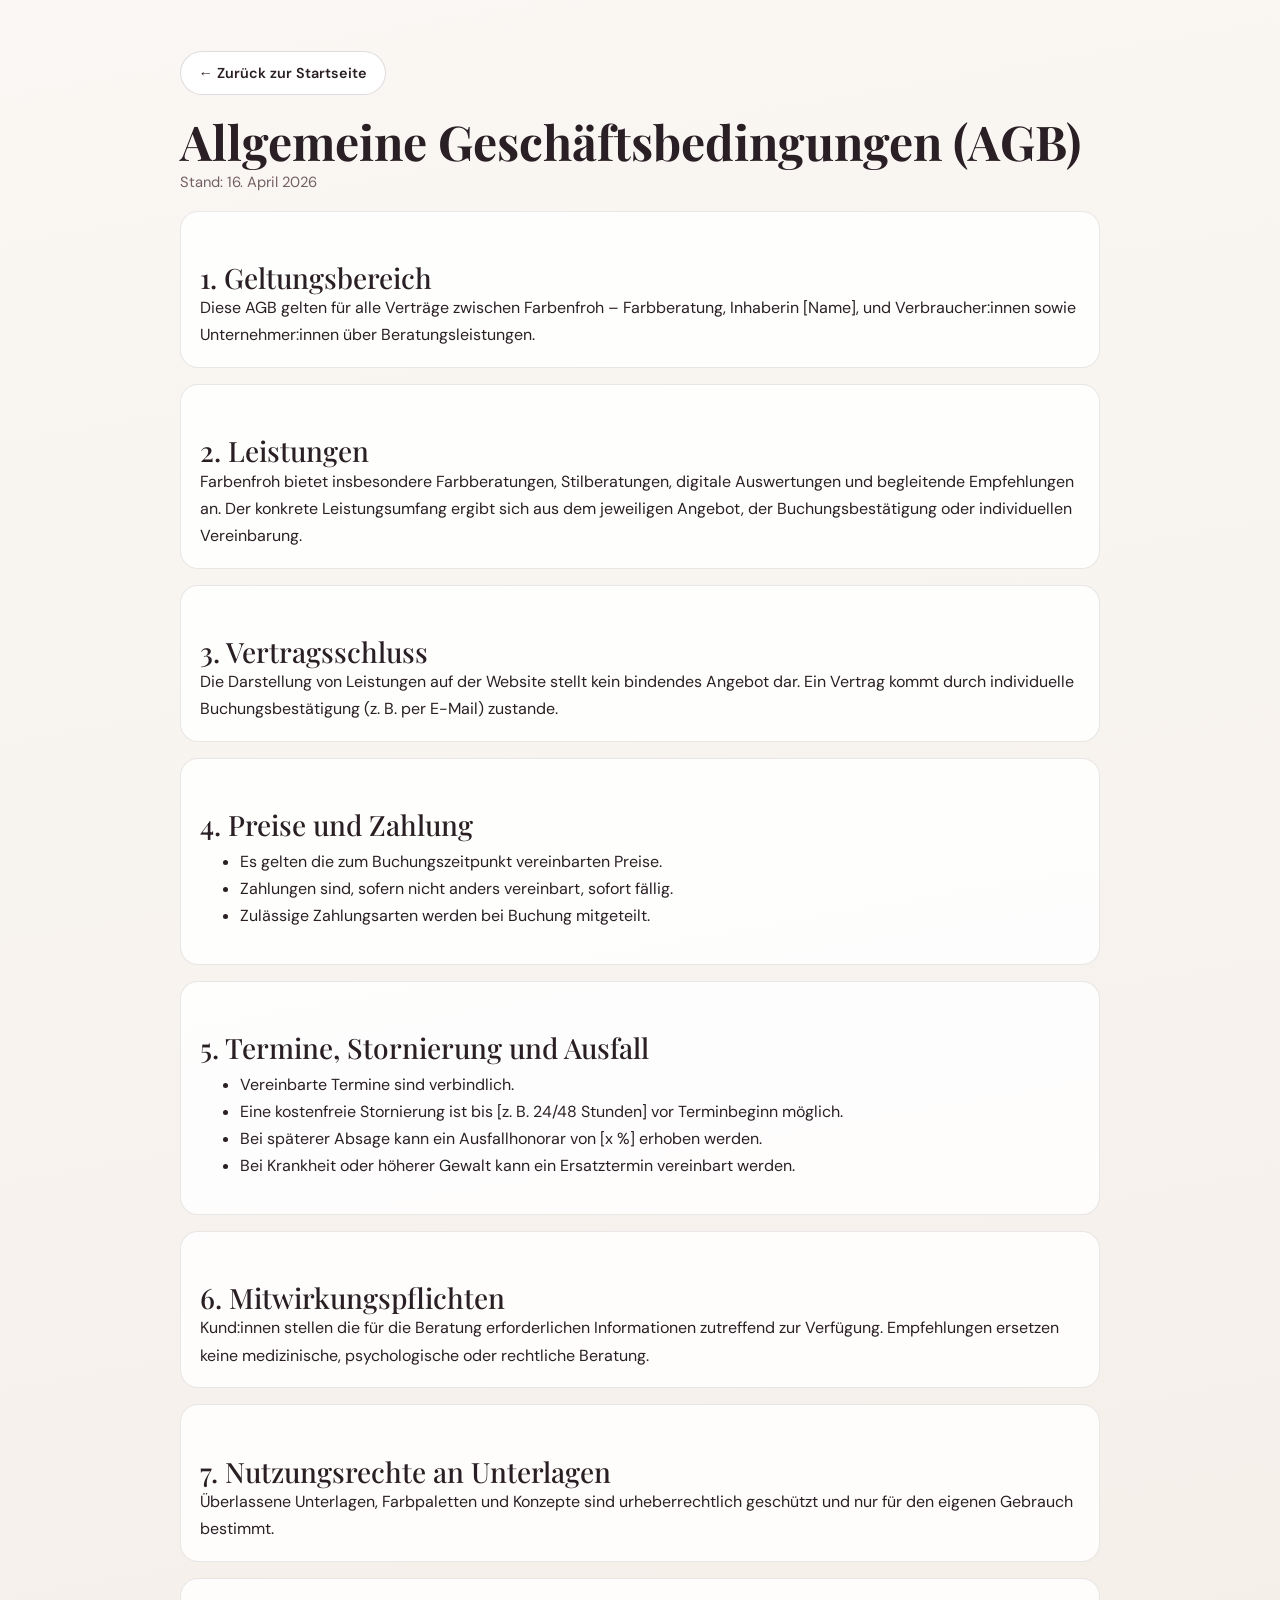
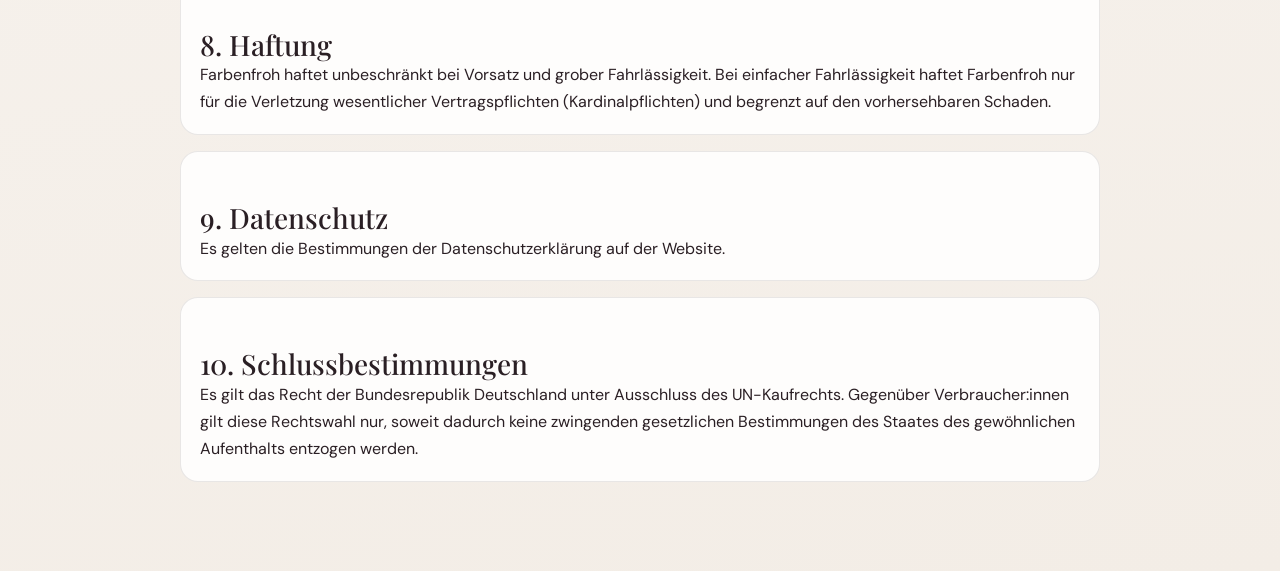
==== agb.html @ 79480c25 "Add contact modal form and dedicated legal pages" ====
<!DOCTYPE html>
<html lang="de">
  <head>
    <meta charset="UTF-8" />
    <meta name="viewport" content="width=device-width, initial-scale=1.0" />
    <title>AGB | Farbenfroh</title>
    <meta name="description" content="Allgemeine Geschäftsbedingungen von Farbenfroh" />
    <link rel="stylesheet" href="styles.css" />
    <link rel="stylesheet" href="legal.css" />
  </head>
  <body>
    <main class="legal-wrap">
      <a href="index.html#top" class="back-btn">← Zurück zur Startseite</a>
      <h1>Allgemeine Geschäftsbedingungen (AGB)</h1>
      <p class="meta">Stand: 16. April 2026</p>

      <section class="card">
        <h2>1. Geltungsbereich</h2>
        <p>
          Diese AGB gelten für alle Verträge zwischen Farbenfroh – Farbberatung, Inhaberin
          [Name], und Verbraucher:innen sowie Unternehmer:innen über Beratungsleistungen.
        </p>
      </section>

      <section class="card">
        <h2>2. Leistungen</h2>
        <p>
          Farbenfroh bietet insbesondere Farbberatungen, Stilberatungen, digitale Auswertungen und
          begleitende Empfehlungen an. Der konkrete Leistungsumfang ergibt sich aus dem jeweiligen
          Angebot, der Buchungsbestätigung oder individuellen Vereinbarung.
        </p>
      </section>

      <section class="card">
        <h2>3. Vertragsschluss</h2>
        <p>
          Die Darstellung von Leistungen auf der Website stellt kein bindendes Angebot dar. Ein
          Vertrag kommt durch individuelle Buchungsbestätigung (z. B. per E-Mail) zustande.
        </p>
      </section>

      <section class="card">
        <h2>4. Preise und Zahlung</h2>
        <ul>
          <li>Es gelten die zum Buchungszeitpunkt vereinbarten Preise.</li>
          <li>Zahlungen sind, sofern nicht anders vereinbart, sofort fällig.</li>
          <li>Zulässige Zahlungsarten werden bei Buchung mitgeteilt.</li>
        </ul>
      </section>

      <section class="card">
        <h2>5. Termine, Stornierung und Ausfall</h2>
        <ul>
          <li>Vereinbarte Termine sind verbindlich.</li>
          <li>Eine kostenfreie Stornierung ist bis [z. B. 24/48 Stunden] vor Terminbeginn möglich.</li>
          <li>Bei späterer Absage kann ein Ausfallhonorar von [x %] erhoben werden.</li>
          <li>Bei Krankheit oder höherer Gewalt kann ein Ersatztermin vereinbart werden.</li>
        </ul>
      </section>

      <section class="card">
        <h2>6. Mitwirkungspflichten</h2>
        <p>
          Kund:innen stellen die für die Beratung erforderlichen Informationen zutreffend zur
          Verfügung. Empfehlungen ersetzen keine medizinische, psychologische oder rechtliche Beratung.
        </p>
      </section>

      <section class="card">
        <h2>7. Nutzungsrechte an Unterlagen</h2>
        <p>
          Überlassene Unterlagen, Farbpaletten und Konzepte sind urheberrechtlich geschützt und nur
          für den eigenen Gebrauch bestimmt.
        </p>
      </section>

      <section class="card">
        <h2>8. Haftung</h2>
        <p>
          Farbenfroh haftet unbeschränkt bei Vorsatz und grober Fahrlässigkeit. Bei einfacher
          Fahrlässigkeit haftet Farbenfroh nur für die Verletzung wesentlicher Vertragspflichten
          (Kardinalpflichten) und begrenzt auf den vorhersehbaren Schaden.
        </p>
      </section>

      <section class="card">
        <h2>9. Datenschutz</h2>
        <p>
          Es gelten die Bestimmungen der Datenschutzerklärung auf der Website.
        </p>
      </section>

      <section class="card">
        <h2>10. Schlussbestimmungen</h2>
        <p>
          Es gilt das Recht der Bundesrepublik Deutschland unter Ausschluss des UN-Kaufrechts.
          Gegenüber Verbraucher:innen gilt diese Rechtswahl nur, soweit dadurch keine zwingenden
          gesetzlichen Bestimmungen des Staates des gewöhnlichen Aufenthalts entzogen werden.
        </p>
      </section>
    </main>
  </body>
</html>
---- styles.css ----
/* =============================================
   FARBENFROH v2 – Reduzierte Pastell-Palette
   Nur 2 Farben: Altrosa + Cremeweiß + Tiefes Plum
   Fonts: Playfair Display + DM Sans
   ============================================= */

@font-face {
  font-family: 'DM Sans';
  src: url('assets/fonts/dm-sans-v17-latin-300.woff2') format('woff2');
  font-style: normal;
  font-weight: 300;
  font-display: swap;
}

@font-face {
  font-family: 'DM Sans';
  src: url('assets/fonts/dm-sans-v17-latin-regular.woff2') format('woff2');
  font-style: normal;
  font-weight: 400;
  font-display: swap;
}

@font-face {
  font-family: 'DM Sans';
  src: url('assets/fonts/dm-sans-v17-latin-500.woff2') format('woff2');
  font-style: normal;
  font-weight: 500;
  font-display: swap;
}

@font-face {
  font-family: 'DM Sans';
  src: url('assets/fonts/dm-sans-v17-latin-600.woff2') format('woff2');
  font-style: normal;
  font-weight: 600;
  font-display: swap;
}

@font-face {
  font-family: 'Playfair Display';
  src: url('assets/fonts/playfair-display-v40-latin-regular.woff2') format('woff2');
  font-style: normal;
  font-weight: 400;
  font-display: swap;
}

@font-face {
  font-family: 'Playfair Display';
  src: url('assets/fonts/playfair-display-v40-latin-500.woff2') format('woff2');
  font-style: normal;
  font-weight: 500;
  font-display: swap;
}

@font-face {
  font-family: 'Playfair Display';
  src: url('assets/fonts/playfair-display-v40-latin-700.woff2') format('woff2');
  font-style: normal;
  font-weight: 700;
  font-display: swap;
}

@font-face {
  font-family: 'Playfair Display';
  src: url('assets/fonts/playfair-display-v40-latin-italic.woff2') format('woff2');
  font-style: italic;
  font-weight: 400;
  font-display: swap;
}

@font-face {
  font-family: 'Playfair Display';
  src: url('assets/fonts/playfair-display-v40-latin-500italic.woff2') format('woff2');
  font-style: italic;
  font-weight: 500;
  font-display: swap;
}

:root {
  /* Farben – stark reduziert */
  --cream:   #faf7f4;
  --cream-2: #f3ede6;
  --rose:    #f0d9d2;
  --accent:  #d4796a;        /* einzige Akzentfarbe */
  --accent-2:#c0665a;
  --plum:    #2a1f24;        /* Tinte/Text */
  --plum-2:  #3d2d33;
  --muted:   #7a6168;
  --white:   #ffffff;

  --radius:  20px;
  --radius-lg: 32px;
  --shadow:  0 8px 32px rgba(42, 31, 36, 0.10);
  --shadow-lg: 0 24px 60px rgba(42, 31, 36, 0.14);
}

*, *::before, *::after { box-sizing: border-box; }
html, body { margin: 0; padding: 0; }

body {
  font-family: 'DM Sans', sans-serif;
  background: var(--cream);
  color: var(--plum);
  line-height: 1.65;
  -webkit-font-smoothing: antialiased;
}

img { max-width: 100%; display: block; }
a { color: inherit; text-decoration: none; }

.sr-only {
  position: absolute; width: 1px; height: 1px;
  padding: 0; margin: -1px; overflow: hidden;
  clip: rect(0,0,0,0); white-space: nowrap; border: 0;
}

/* ── Layout ─────────────────────────────── */
.wrap {
  width: min(1160px, calc(100% - 2.5rem));
  margin-inline: auto;
}

.section {
  padding: clamp(5rem, 10vw, 9rem) 0;
}

/* ── Typography ─────────────────────────── */
h1, h2, h3 {
  font-family: 'Playfair Display', serif;
  line-height: 1.08;
  margin: 0;
}

h1 { font-size: clamp(2.8rem, 6vw, 5.2rem); font-weight: 700; }
h2 { font-size: clamp(2rem, 4.2vw, 3.6rem); font-weight: 500; }
h3 { font-size: 1.35rem; font-weight: 500; }

em {
  font-style: italic;
  color: var(--accent);
}

p { margin: 0; }

/* ── Tags / Labels ──────────────────────── */
.tag {
  display: inline-flex;
  align-items: center;
  gap: 0.45rem;
  background: var(--rose);
  color: var(--accent-2);
  border-radius: 999px;
  padding: 0.3rem 0.85rem;
  font-size: 0.75rem;
  font-weight: 600;
  letter-spacing: 0.08em;
  text-transform: uppercase;
}

.tag--muted {
  background: transparent;
  border: 1px solid rgba(42,31,36,0.16);
  color: var(--muted);
}

/* ── Buttons ────────────────────────────── */
.btn {
  display: inline-flex;
  align-items: center;
  justify-content: center;
  gap: 0.4rem;
  border: none;
  cursor: pointer;
  font-family: 'DM Sans', sans-serif;
  font-weight: 600;
  font-size: 0.9rem;
  transition: transform 200ms ease, box-shadow 200ms ease, background 200ms ease;
}

.btn:hover { transform: translateY(-2px); }

.btn-pill {
  border-radius: 999px;
  padding: 0.7rem 1.4rem;
  background: var(--rose);
  color: var(--accent-2);
  border: 1px solid rgba(212, 121, 106, 0.25);
}

.btn-pill:hover {
  background: var(--accent);
  color: var(--white);
  box-shadow: 0 8px 24px rgba(212,121,106,0.35);
}

.btn--dark {
  background: var(--plum);
  color: var(--white);
  border-color: var(--plum);
}

.btn--dark:hover {
  background: var(--plum-2);
  box-shadow: 0 8px 24px rgba(42,31,36,0.3);
}

.btn--light {
  background: rgba(255,255,255,0.92);
  color: var(--plum);
  border-color: rgba(255,255,255,0.6);
}

.btn--outline {
  background: transparent;
  color: var(--plum);
  border: 1.5px solid rgba(42,31,36,0.22);
}

.btn--outline:hover {
  background: var(--plum);
  color: var(--white);
}

.btn-text {
  background: none;
  color: var(--muted);
  padding: 0.7rem 0;
  font-weight: 500;
  font-size: 0.9rem;
  border: none;
  transition: color 200ms ease;
}

.btn-text:hover { color: var(--accent); transform: none; }

/* ── Scroll Reveal ──────────────────────── */
.reveal {
  opacity: 0;
  transform: translateY(28px);
  transition: opacity 600ms cubic-bezier(0.22,1,0.36,1),
              transform 600ms cubic-bezier(0.22,1,0.36,1);
}
.reveal.visible { opacity: 1; transform: translateY(0); }
.reveal--delay  { transition-delay: 90ms; }
.reveal--delay2 { transition-delay: 180ms; }
.reveal--delay3 { transition-delay: 270ms; }

/* ── HEADER ─────────────────────────────── */
.header {
  position: fixed;
  inset: 0 0 auto 0;
  z-index: 200;
  transition: background 250ms ease, box-shadow 250ms ease;
}

.header.scrolled {
  background: rgba(250, 247, 244, 0.88);
  backdrop-filter: blur(16px);
  -webkit-backdrop-filter: blur(16px);
  box-shadow: 0 1px 0 rgba(42,31,36,0.08);
}

.header-inner {
  display: flex;
  align-items: center;
  gap: 2rem;
  min-height: 72px;
}

.logo {
  font-family: 'Playfair Display', serif;
  font-size: 1.45rem;
  font-weight: 700;
  display: inline-flex;
  align-items: center;
  gap: 0.5rem;
  letter-spacing: -0.01em;
  margin-right: auto;
}

.nav {
  display: flex;
  gap: 2rem;
}

.nav a {
  font-size: 0.88rem;
  font-weight: 500;
  color: var(--muted);
  transition: color 180ms ease;
  position: relative;
}

.nav a::after {
  content: '';
  position: absolute;
  left: 0; bottom: -3px;
  width: 0; height: 1.5px;
  background: var(--accent);
  transition: width 220ms ease;
}

.nav a:hover { color: var(--plum); }
.nav a:hover::after { width: 100%; }

.burger {
  display: none;
  flex-direction: column;
  gap: 5px;
  width: 40px; height: 40px;
  background: none;
  border: 1px solid rgba(42,31,36,0.15);
  border-radius: 10px;
  padding: 10px;
  cursor: pointer;
  align-items: center;
  justify-content: center;
}

.burger span {
  display: block;
  width: 18px; height: 1.5px;
  background: var(--plum);
  border-radius: 2px;
  transition: transform 220ms ease, opacity 180ms ease;
}

/* ── HERO ───────────────────────────────── */
.hero {
  position: relative;
  min-height: 100vh;
  padding-top: 100px;
  display: flex;
  align-items: center;
  overflow: hidden;
}

.hero-blob {
  position: absolute;
  border-radius: 50%;
  filter: blur(70px);
  pointer-events: none;
}

.hero-blob {
  width: 600px; height: 600px;
  background: radial-gradient(circle, rgba(240,217,210,0.65), transparent 70%);
  top: -100px; right: -150px;
  animation: blobDrift 14s ease-in-out infinite alternate;
}

.hero-blob--2 {
  width: 400px; height: 400px;
  background: radial-gradient(circle, rgba(212,121,106,0.12), transparent 70%);
  bottom: 0; left: -100px;
  animation: blobDrift 18s ease-in-out infinite alternate-reverse;
}

.hero-inner {
  display: grid;
  grid-template-columns: 1fr 1fr;
  gap: 4rem;
  align-items: center;
  position: relative;
  z-index: 1;
  padding: clamp(2rem, 6vw, 5rem) 0;
}

.hero-text {
  display: flex;
  flex-direction: column;
  gap: 1.5rem;
  animation: rise 900ms cubic-bezier(0.22,1,0.36,1) both;
}

.hero-text h1 {
  margin-top: 0.5rem;
  color: var(--plum);
}

.hero-text > p {
  color: var(--muted);
  font-size: 1.05rem;
  max-width: 44ch;
  line-height: 1.7;
}

.hero-actions {
  display: flex;
  gap: 1rem;
  align-items: center;
  flex-wrap: wrap;
}

.hero-social-proof {
  display: flex;
  align-items: center;
  gap: 0.75rem;
  font-size: 0.82rem;
  color: var(--muted);
  font-weight: 500;
}

.avatars {
  display: flex;
}

.avatars img {
  width: 32px; height: 32px;
  border-radius: 50%;
  border: 2px solid var(--cream);
  margin-left: -8px;
  object-fit: cover;
}

.avatars img:first-child { margin-left: 0; }

/* Hero Visual */
.hero-visual {
  position: relative;
  animation: rise 900ms 150ms cubic-bezier(0.22,1,0.36,1) both;
}

.hero-card--main {
  border-radius: var(--radius-lg);
  overflow: hidden;
  box-shadow: var(--shadow-lg);
  aspect-ratio: 4/5;
}

.hero-card--main img {
  width: 100%; height: 100%;
  object-fit: cover;
}

.hero-card--float {
  position: absolute;
  bottom: 2.5rem;
  left: -2rem;
  background: white;
  border-radius: var(--radius);
  padding: 0.7rem 1rem;
  box-shadow: var(--shadow);
  animation: floatY 4s ease-in-out infinite alternate;
}

.float-pill {
  display: flex;
  align-items: center;
  gap: 0.5rem;
  font-size: 0.82rem;
  font-weight: 600;
  color: var(--plum);
  white-space: nowrap;
}

.hero-card--badge {
  position: absolute;
  top: 2rem;
  right: -1.5rem;
  background: var(--plum);
  color: white;
  border-radius: var(--radius);
  padding: 0.9rem 1.1rem;
  text-align: center;
  box-shadow: var(--shadow);
  animation: floatY 5s 1s ease-in-out infinite alternate;
}

.badge-num {
  display: block;
  font-family: 'Playfair Display', serif;
  font-size: 1.6rem;
  font-weight: 700;
  line-height: 1;
}

.badge-label {
  font-size: 0.68rem;
  font-weight: 500;
  opacity: 0.7;
  margin-top: 0.2rem;
  display: block;
}

/* ── ABOUT ──────────────────────────────── */
.about { background: var(--white); }

.about-grid {
  display: grid;
  grid-template-columns: 1fr 1.2fr;
  gap: 5rem;
  align-items: center;
}

.about-photo {
  position: relative;
}

.photo-frame {
  position: relative;
  display: inline-block;
  width: 100%;
}

.photo-inner {
  border-radius: var(--radius-lg);
  overflow: hidden;
  aspect-ratio: 3/4;
  background: var(--rose);
}

.photo-placeholder {
  width: 100%; height: 100%;
  display: grid;
  place-items: center;
  background: linear-gradient(155deg, #f0cbc4 0%, #dce4ee 100%);
}

.photo-placeholder span {
  background: rgba(255,255,255,0.65);
  backdrop-filter: blur(4px);
  padding: 0.5rem 1.2rem;
  border-radius: 999px;
  font-size: 0.9rem;
  color: var(--muted);
  font-weight: 500;
}

.photo-deco {
  position: absolute;
  width: 180px; height: 180px;
  border: 2px solid var(--rose);
  border-radius: 50%;
  bottom: -2rem; right: -2rem;
  z-index: -1;
}

.about-stat-card {
  position: absolute;
  top: 2rem; right: -2rem;
  background: var(--plum);
  color: white;
  border-radius: var(--radius);
  padding: 1rem 1.25rem;
  text-align: center;
  box-shadow: var(--shadow);
}

.about-stat-card strong {
  display: block;
  font-family: 'Playfair Display', serif;
  font-size: 1.8rem;
  font-weight: 700;
  line-height: 1;
}

.about-stat-card span {
  font-size: 0.72rem;
  opacity: 0.65;
  font-weight: 500;
}

.about-copy {
  display: flex;
  flex-direction: column;
  gap: 1.2rem;
}

.about-copy h2 { margin-top: 0.5rem; }

.about-copy p { color: var(--muted); line-height: 1.75; }

.about-actions {
  display: flex;
  align-items: center;
  gap: 1rem;
  margin-top: 0.5rem;
  flex-wrap: wrap;
}

/* ── FEATURES ────────────────────────────── */
.features { background: var(--cream-2); }

.section-head {
  text-align: center;
  margin-bottom: 3.5rem;
  display: flex;
  flex-direction: column;
  align-items: center;
  gap: 1rem;
}

.section-head--left {
  text-align: left;
  align-items: flex-start;
}

.section-head h2 { margin-top: 0.25rem; }

.features-grid {
  display: grid;
  grid-template-columns: repeat(4, 1fr);
  gap: 1.25rem;
}

.feat-card {
  background: var(--white);
  border-radius: var(--radius);
  overflow: hidden;
  box-shadow: var(--shadow);
  transition: transform 240ms ease, box-shadow 240ms ease;
  display: flex;
  flex-direction: column;
}

.feat-card:hover {
  transform: translateY(-6px);
  box-shadow: var(--shadow-lg);
}

.feat-img {
  width: 100%;
  aspect-ratio: 4/3;
  overflow: hidden;
}

.feat-img img {
  width: 100%; height: 100%;
  object-fit: cover;
  transition: transform 400ms ease;
}

.feat-card:hover .feat-img img {
  transform: scale(1.05);
}

.feat-card h3 {
  font-size: 1.05rem;
  font-family: 'DM Sans', sans-serif;
  font-weight: 600;
  padding: 1.2rem 1.4rem 0.4rem;
}

.feat-card p  {
  color: var(--muted);
  font-size: 0.88rem;
  line-height: 1.6;
  padding: 0 1.4rem 1.4rem;
}

/* ── FLIP CARDS (Angebot) ─────────────────── */
.services { background: var(--white); }

.flip-grid {
  display: grid;
  grid-template-columns: repeat(4, 1fr);
  gap: 1.25rem;
}

/* flip-card DARF KEIN transform vom reveal bekommen –
   deshalb bekommt das grid selbst reveal,
   die einzelnen Karten sind transform-frei */
.flip-card {
  height: 420px;
  perspective: 1200px;
  cursor: pointer;
  /* Kein transform, kein opacity hier! */
}

.flip-inner {
  position: relative;
  width: 100%;
  height: 100%;
  transform-style: preserve-3d;
  transition: transform 650ms cubic-bezier(0.4, 0.2, 0.2, 1);
  border-radius: var(--radius-lg);
}

.flip-card.is-flipped .flip-inner {
  transform: rotateY(180deg);
}

.flip-front,
.flip-back {
  position: absolute;
  inset: 0;
  border-radius: var(--radius-lg);
  backface-visibility: hidden;
  -webkit-backface-visibility: hidden;
  overflow: hidden;
}

/* FRONT – Foto mit Overlay */
.flip-front {
  background-image: var(--card-bg);
  background-size: cover;
  background-position: center;
}

.flip-front::before {
  content: '';
  position: absolute;
  inset: 0;
  background: linear-gradient(to top, rgba(42,31,36,0.88) 40%, rgba(42,31,36,0.12) 100%);
}

.flip-front-overlay {
  position: absolute;
  inset: 0;
  display: flex;
  flex-direction: column;
  justify-content: flex-end;
  padding: 1.75rem;
  gap: 0.45rem;
  color: white;
  z-index: 1;
}

.flip-front-overlay h3 {
  color: white;
  font-size: 1.25rem;
  margin: 0;
}

.flip-front-overlay p {
  color: rgba(255,255,255,0.68);
  font-size: 0.82rem;
  margin: 0;
}

.flip-hint {
  display: inline-block;
  margin-top: 0.5rem;
  font-size: 0.72rem;
  font-weight: 600;
  color: var(--accent);
  letter-spacing: 0.04em;
  text-transform: uppercase;
}

.flip-badge {
  display: inline-flex;
  background: var(--accent);
  color: white;
  border-radius: 999px;
  padding: 0.2rem 0.65rem;
  font-size: 0.68rem;
  font-weight: 700;
  letter-spacing: 0.06em;
  text-transform: uppercase;
  width: fit-content;
  margin-bottom: 0.3rem;
}

/* BACK – Details */
.flip-back {
  background: var(--back-hue, var(--plum));
  transform: rotateY(180deg);
  display: flex;
  flex-direction: column;
  padding: 2rem;
  gap: 1rem;
  z-index: 1;
}

.flip-back h4 {
  font-family: 'Playfair Display', serif;
  font-size: 1.1rem;
  font-weight: 500;
  color: rgba(255,255,255,0.5);
  margin: 0;
  letter-spacing: 0.04em;
}

.flip-back ul {
  list-style: none;
  padding: 0; margin: 0;
  display: flex;
  flex-direction: column;
  gap: 0.6rem;
  flex: 1;
}

.flip-back li {
  font-size: 0.9rem;
  color: rgba(255,255,255,0.88);
  padding-left: 1.2rem;
  position: relative;
  line-height: 1.4;
}

.flip-back li::before {
  content: '✓';
  position: absolute; left: 0;
  color: var(--accent);
  font-weight: 700;
}

.btn--accent {
  background: var(--accent);
  color: white;
  border-color: transparent;
  width: fit-content;
  box-shadow: 0 6px 18px rgba(212,121,106,0.4);
  margin-top: auto;
}

.btn--accent:hover {
  background: var(--accent-2);
  box-shadow: 0 10px 24px rgba(212,121,106,0.5);
}

/* Ghost button für dunklen Hintergrund (CTA-Sektion) */
.btn--ghost-light {
  background: transparent;
  color: rgba(255,255,255,0.85);
  border: 1.5px solid rgba(255,255,255,0.4);
}

.btn--ghost-light:hover {
  background: rgba(255,255,255,0.12);
  color: white;
  border-color: rgba(255,255,255,0.7);
  box-shadow: none;
}


/* ── REVIEWS ─────────────────────────────── */
.reviews { background: var(--cream-2); }

.reviews-grid {
  display: grid;
  grid-template-columns: 1fr 1.4fr 1fr;
  gap: 1.25rem;
  align-items: stretch;
}

.review-card {
  background: var(--white);
  border-radius: var(--radius-lg);
  padding: 2rem;
  box-shadow: var(--shadow);
  display: flex;
  flex-direction: column;
  gap: 1rem;
  transition: transform 240ms ease;
}

.review-card:hover { transform: translateY(-4px); }

.review-card--featured {
  position: relative;
  overflow: hidden;
  padding: 0;
  background: var(--plum);
}

.review-bg {
  position: absolute;
  inset: 0;
  width: 100%; height: 100%;
  object-fit: cover;
  opacity: 0.35;
}

.review-content {
  position: relative;
  z-index: 1;
  padding: 2rem;
  display: flex;
  flex-direction: column;
  gap: 1rem;
  height: 100%;
}

.stars { font-size: 0.9rem; letter-spacing: 0.15em; color: #e8a854; margin: 0; }

blockquote {
  margin: 0;
  font-family: 'Playfair Display', serif;
  font-size: 1.05rem;
  font-style: italic;
  color: var(--plum);
  line-height: 1.5;
}

.review-card--featured blockquote { color: white; }

.review-author {
  display: flex;
  align-items: center;
  gap: 0.7rem;
  margin-top: auto;
}

.review-author strong { display: block; font-size: 0.88rem; font-weight: 600; }
.review-author span   { display: block; font-size: 0.75rem; color: var(--muted); }

.review-author--light strong { color: white; }
.review-author--light span   { color: rgba(255,255,255,0.55); }

.review-avatar {
  width: 36px; height: 36px;
  border-radius: 50%;
  background: var(--rose);
  color: var(--accent-2);
  font-weight: 700;
  font-size: 0.85rem;
  display: grid;
  place-items: center;
  flex-shrink: 0;
}

.review-avatar--light {
  background: rgba(255,255,255,0.2);
  color: white;
}

/* ── PRICING ─────────────────────────────── */
.pricing {
  background: var(--white);
  position: relative;
  overflow: hidden;
}

.pricing-bg {
  position: absolute;
  inset: 0;
  background: radial-gradient(ellipse 80% 60% at 50% 100%, rgba(240,217,210,0.5), transparent);
  pointer-events: none;
}

.pricing-grid {
  position: relative;
  z-index: 1;
  display: grid;
  grid-template-columns: repeat(3, 1fr);
  gap: 1.25rem;
  align-items: start;
}

.price-card {
  background: var(--cream-2);
  border-radius: var(--radius-lg);
  padding: 2.2rem;
  border: 1.5px solid transparent;
  transition: transform 240ms ease, box-shadow 240ms ease;
  display: flex;
  flex-direction: column;
  gap: 1.5rem;
}

.price-card:hover { transform: translateY(-4px); box-shadow: var(--shadow-lg); }

.price-card--featured {
  background: var(--plum);
  color: white;
  transform: translateY(-12px);
  box-shadow: var(--shadow-lg);
  border-color: transparent;
}

.price-card--featured:hover { transform: translateY(-18px); }

.price-popular {
  display: inline-flex;
  background: var(--accent);
  color: white;
  border-radius: 999px;
  padding: 0.25rem 0.8rem;
  font-size: 0.72rem;
  font-weight: 700;
  letter-spacing: 0.06em;
  text-transform: uppercase;
  width: fit-content;
}

.price-header h3 {
  font-size: 1.2rem;
  font-family: 'DM Sans', sans-serif;
  font-weight: 600;
  margin-bottom: 0.4rem;
}

.price-card--featured h3 { color: rgba(255,255,255,0.7); }

.price {
  font-family: 'Playfair Display', serif;
  font-size: 2.4rem;
  font-weight: 700;
  color: var(--plum);
  margin: 0;
}

.price-card--featured .price { color: white; }

.price-card ul {
  list-style: none; padding: 0; margin: 0;
  display: flex; flex-direction: column; gap: 0.6rem;
}

.price-card li {
  font-size: 0.88rem;
  color: var(--muted);
  padding-left: 1.2rem;
  position: relative;
  line-height: 1.4;
}

.price-card li::before { content: '✓'; position: absolute; left: 0; color: var(--accent); font-weight: 700; }

.price-card--featured li { color: rgba(255,255,255,0.65); }
.price-card--featured li::before { color: var(--accent); }

.price-card .btn { margin-top: auto; }

/* ── FAQ ─────────────────────────────────── */
.faq { background: var(--cream-2); }

.faq-inner {
  display: grid;
  grid-template-columns: 1fr 1.6fr;
  gap: 5rem;
  align-items: start;
}

.faq-list {
  display: flex;
  flex-direction: column;
  gap: 0.7rem;
}

details {
  background: var(--white);
  border-radius: var(--radius);
  border: 1.5px solid transparent;
  transition: border-color 200ms ease, box-shadow 200ms ease;
  overflow: hidden;
}

details[open] {
  border-color: rgba(212,121,106,0.25);
  box-shadow: 0 4px 20px rgba(42,31,36,0.07);
}

summary {
  list-style: none;
  display: flex;
  justify-content: space-between;
  align-items: center;
  gap: 1rem;
  padding: 1.1rem 1.25rem;
  font-weight: 600;
  font-size: 0.92rem;
  cursor: pointer;
  user-select: none;
  color: var(--plum);
}

summary::-webkit-details-marker { display: none; }

summary::after {
  content: '+';
  flex-shrink: 0;
  width: 28px; height: 28px;
  border-radius: 50%;
  background: var(--rose);
  color: var(--accent);
  font-size: 1.1rem;
  font-weight: 400;
  display: grid;
  place-items: center;
  transition: background 200ms, transform 250ms;
  line-height: 1;
}

details[open] summary::after {
  content: '−';
  background: var(--accent);
  color: white;
}

details p {
  padding: 0 1.25rem 1.1rem;
  font-size: 0.88rem;
  color: var(--muted);
  line-height: 1.7;
}

/* ── CTA ─────────────────────────────────── */
.cta-section {
  background: var(--plum);
  padding: clamp(5rem, 10vw, 9rem) 0;
  text-align: center;
  position: relative;
  overflow: hidden;
}

.cta-blob {
  position: absolute;
  width: 700px; height: 700px;
  border-radius: 50%;
  background: radial-gradient(circle, rgba(212,121,106,0.2), transparent 65%);
  top: 50%; left: 50%;
  transform: translate(-50%, -50%);
  pointer-events: none;
}

.cta-inner {
  position: relative;
  z-index: 1;
  display: flex;
  flex-direction: column;
  align-items: center;
  gap: 1.5rem;
}

.cta-inner .tag { background: rgba(255,255,255,0.1); color: rgba(255,255,255,0.6); }
.cta-inner h2   { color: white; }
.cta-inner > p  { color: rgba(255,255,255,0.55); font-size: 1rem; max-width: 44ch; line-height: 1.7; }

.cta-actions {
  display: flex;
  gap: 0.9rem;
  flex-wrap: wrap;
  justify-content: center;
  margin-top: 0.5rem;
}

/* ── CONTACT MODAL ───────────────────────── */
.modal {
  position: fixed;
  inset: 0;
  display: grid;
  place-items: center;
  padding: 1.25rem;
  z-index: 500;
  pointer-events: none;
  opacity: 0;
  transition: opacity 220ms ease;
}

.modal.is-open {
  opacity: 1;
  pointer-events: auto;
}

.modal-backdrop {
  position: absolute;
  inset: 0;
  background: rgba(23, 16, 19, 0.64);
  backdrop-filter: blur(3px);
}

.modal-card {
  position: relative;
  width: min(620px, 100%);
  background: var(--cream);
  border: 1px solid rgba(42,31,36,0.12);
  border-radius: 24px;
  box-shadow: var(--shadow-lg);
  padding: clamp(1.25rem, 4vw, 2rem);
  z-index: 1;
  display: grid;
  gap: 0.85rem;
}

.modal-card h3 {
  font-size: clamp(1.5rem, 3.5vw, 2rem);
}

.modal-card > p {
  color: var(--muted);
  font-size: 0.95rem;
  margin-bottom: 0.4rem;
}

.modal-close {
  position: absolute;
  right: 0.7rem;
  top: 0.7rem;
  width: 2.2rem;
  height: 2.2rem;
  border-radius: 999px;
  border: 1px solid rgba(42,31,36,0.12);
  background: var(--white);
  color: var(--plum);
  font-size: 1.35rem;
  cursor: pointer;
}

.contact-form {
  display: grid;
  gap: 0.6rem;
}

.contact-form label {
  font-size: 0.84rem;
  font-weight: 600;
  color: var(--plum);
}

.contact-form input,
.contact-form textarea {
  border: 1px solid rgba(42,31,36,0.15);
  border-radius: 12px;
  background: var(--white);
  padding: 0.72rem 0.85rem;
  font-family: 'DM Sans', sans-serif;
  font-size: 0.95rem;
  color: var(--plum);
}

.contact-form textarea {
  resize: vertical;
  min-height: 120px;
}

.contact-form input:focus,
.contact-form textarea:focus {
  outline: 2px solid rgba(212, 121, 106, 0.28);
  border-color: var(--accent);
}

.checkbox-row {
  display: flex;
  align-items: flex-start;
  gap: 0.55rem;
  margin: 0.35rem 0 0.25rem;
}

.checkbox-row input {
  margin-top: 0.22rem;
}

.checkbox-row span {
  font-size: 0.8rem;
  color: var(--muted);
  line-height: 1.45;
}

.contact-success {
  margin-top: 0.15rem;
  padding: 0.65rem 0.8rem;
  border-radius: 10px;
  background: rgba(72, 158, 101, 0.12);
  color: #27643f;
  font-size: 0.86rem;
}

/* ── FOOTER ──────────────────────────────── */
.footer {
  background: #201619;
  color: rgba(255,255,255,0.6);
  padding: 4rem 0 2rem;
}

.footer-inner {
  display: grid;
  grid-template-columns: 1.5fr 1fr 1fr 1.2fr;
  gap: 2.5rem;
  padding-bottom: 2.5rem;
  border-bottom: 1px solid rgba(255,255,255,0.08);
}

.footer-brand .logo { color: white; margin-bottom: 0.75rem; }
.footer-brand p { font-size: 0.85rem; line-height: 1.6; }

.footer-col { display: flex; flex-direction: column; gap: 0.55rem; }

.footer-col h4 {
  color: white;
  font-size: 0.8rem;
  font-weight: 600;
  letter-spacing: 0.08em;
  text-transform: uppercase;
  margin: 0 0 0.5rem;
}

.footer-col a {
  font-size: 0.85rem;
  color: rgba(255,255,255,0.5);
  transition: color 180ms ease;
}
.footer-col a:hover { color: white; }

.newsletter-form {
  display: flex;
  gap: 0;
  border-radius: 999px;
  overflow: hidden;
  border: 1px solid rgba(255,255,255,0.15);
}

.newsletter-form input {
  flex: 1;
  background: rgba(255,255,255,0.07);
  border: none;
  color: white;
  padding: 0.65rem 1rem;
  font-family: 'DM Sans', sans-serif;
  font-size: 0.82rem;
  outline: none;
  min-width: 0;
}

.newsletter-form input::placeholder { color: rgba(255,255,255,0.3); }

.newsletter-form input:focus { background: rgba(255,255,255,0.12); }

.newsletter-form button {
  background: var(--accent);
  color: white;
  border: none;
  padding: 0.65rem 1rem;
  cursor: pointer;
  font-size: 1rem;
  font-weight: 700;
  transition: background 200ms;
}

.newsletter-form button:hover { background: var(--accent-2); }

.newsletter-hint {
  font-size: 0.75rem;
  color: rgba(255,255,255,0.3);
  margin-top: 0.4rem;
}

.footer-bottom {
  display: flex;
  justify-content: space-between;
  align-items: center;
  gap: 1rem;
  flex-wrap: wrap;
  padding-top: 1.5rem;
}

.footer-bottom small { font-size: 0.78rem; }

.legal {
  display: flex;
  gap: 1.25rem;
}

.legal a {
  font-size: 0.78rem;
  color: rgba(255,255,255,0.35);
  transition: color 180ms;
}

.legal a:hover { color: rgba(255,255,255,0.75); }

/* ── ANIMATIONS ──────────────────────────── */
@keyframes rise {
  from { opacity: 0; transform: translateY(30px); }
  to   { opacity: 1; transform: translateY(0); }
}

@keyframes blobDrift {
  from { transform: translate(0, 0) scale(1); }
  to   { transform: translate(40px, -30px) scale(1.08); }
}

@keyframes floatY {
  from { transform: translateY(0); }
  to   { transform: translateY(-10px); }
}

/* ── RESPONSIVE ──────────────────────────── */
@media (max-width: 1024px) {
  .hero-inner        { grid-template-columns: 1fr; gap: 3rem; }
  .hero-visual       { display: none; }
  .about-grid        { grid-template-columns: 1fr; gap: 3rem; }
  .about-photo       { display: none; }
  .features-grid     { grid-template-columns: repeat(2, 1fr); }
  .flip-grid         { grid-template-columns: repeat(2, 1fr); }
  .reviews-grid      { grid-template-columns: 1fr; }
  .pricing-grid      { grid-template-columns: 1fr; }
  .price-card--featured { transform: none; }
  .faq-inner         { grid-template-columns: 1fr; gap: 2.5rem; }
  .footer-inner      { grid-template-columns: repeat(2, 1fr); }
}

@media (max-width: 680px) {
  .nav, .header .btn-pill { display: none; }

  .burger {
    display: flex;
    margin-left: auto;
  }

  .nav.open {
    display: flex;
    flex-direction: column;
    gap: 0;
    position: fixed;
    inset: 72px 0 0 0;
    background: var(--cream);
    padding: 1.5rem;
    z-index: 199;
    border-top: 1px solid rgba(42,31,36,0.08);
  }

  .nav.open a {
    padding: 1rem 0;
    font-size: 1rem;
    border-bottom: 1px solid rgba(42,31,36,0.06);
  }

  .features-grid { grid-template-columns: 1fr; }
  .flip-grid     { grid-template-columns: 1fr; }

  .footer-inner  { grid-template-columns: 1fr; }

  .hero-actions  { flex-direction: column; align-items: stretch; }
  .hero-actions .btn { text-align: center; }

  .cta-actions { flex-direction: column; align-items: center; }
}
---- legal.css ----
:root {
  --cream: #faf7f4;
  --cream-2: #f3ede6;
  --rose: #f0d9d2;
  --accent: #d4796a;
  --plum: #2a1f24;
  --muted: #745f67;
  --white: #ffffff;
}

*,
*::before,
*::after {
  box-sizing: border-box;
}

body {
  margin: 0;
  font-family: 'DM Sans', sans-serif;
  background: linear-gradient(170deg, var(--cream), var(--cream-2));
  color: var(--plum);
  line-height: 1.7;
}

.legal-wrap {
  width: min(920px, calc(100% - 2.5rem));
  margin: 0 auto;
  padding: clamp(2rem, 4vw, 4rem) 0 clamp(4rem, 7vw, 6rem);
}

.back-btn {
  display: inline-flex;
  align-items: center;
  gap: 0.45rem;
  border-radius: 999px;
  padding: 0.55rem 1.1rem;
  border: 1px solid rgba(42,31,36,0.15);
  background: var(--white);
  color: var(--plum);
  text-decoration: none;
  font-weight: 600;
  font-size: 0.9rem;
}

h1, h2 {
  font-family: 'Playfair Display', serif;
  line-height: 1.15;
  margin: 0;
}

h1 {
  margin-top: 1.2rem;
  font-size: clamp(2rem, 5vw, 3rem);
}

h2 {
  margin-top: 2rem;
  font-size: clamp(1.35rem, 3vw, 1.75rem);
}

.meta {
  color: var(--muted);
  font-size: 0.92rem;
}

.card {
  background: rgba(255,255,255,0.85);
  border: 1px solid rgba(42,31,36,0.1);
  border-radius: 18px;
  padding: 1.15rem 1.2rem;
  margin-top: 1rem;
}

a {
  color: var(--accent);
}

ul {
  margin-top: 0.4rem;
}
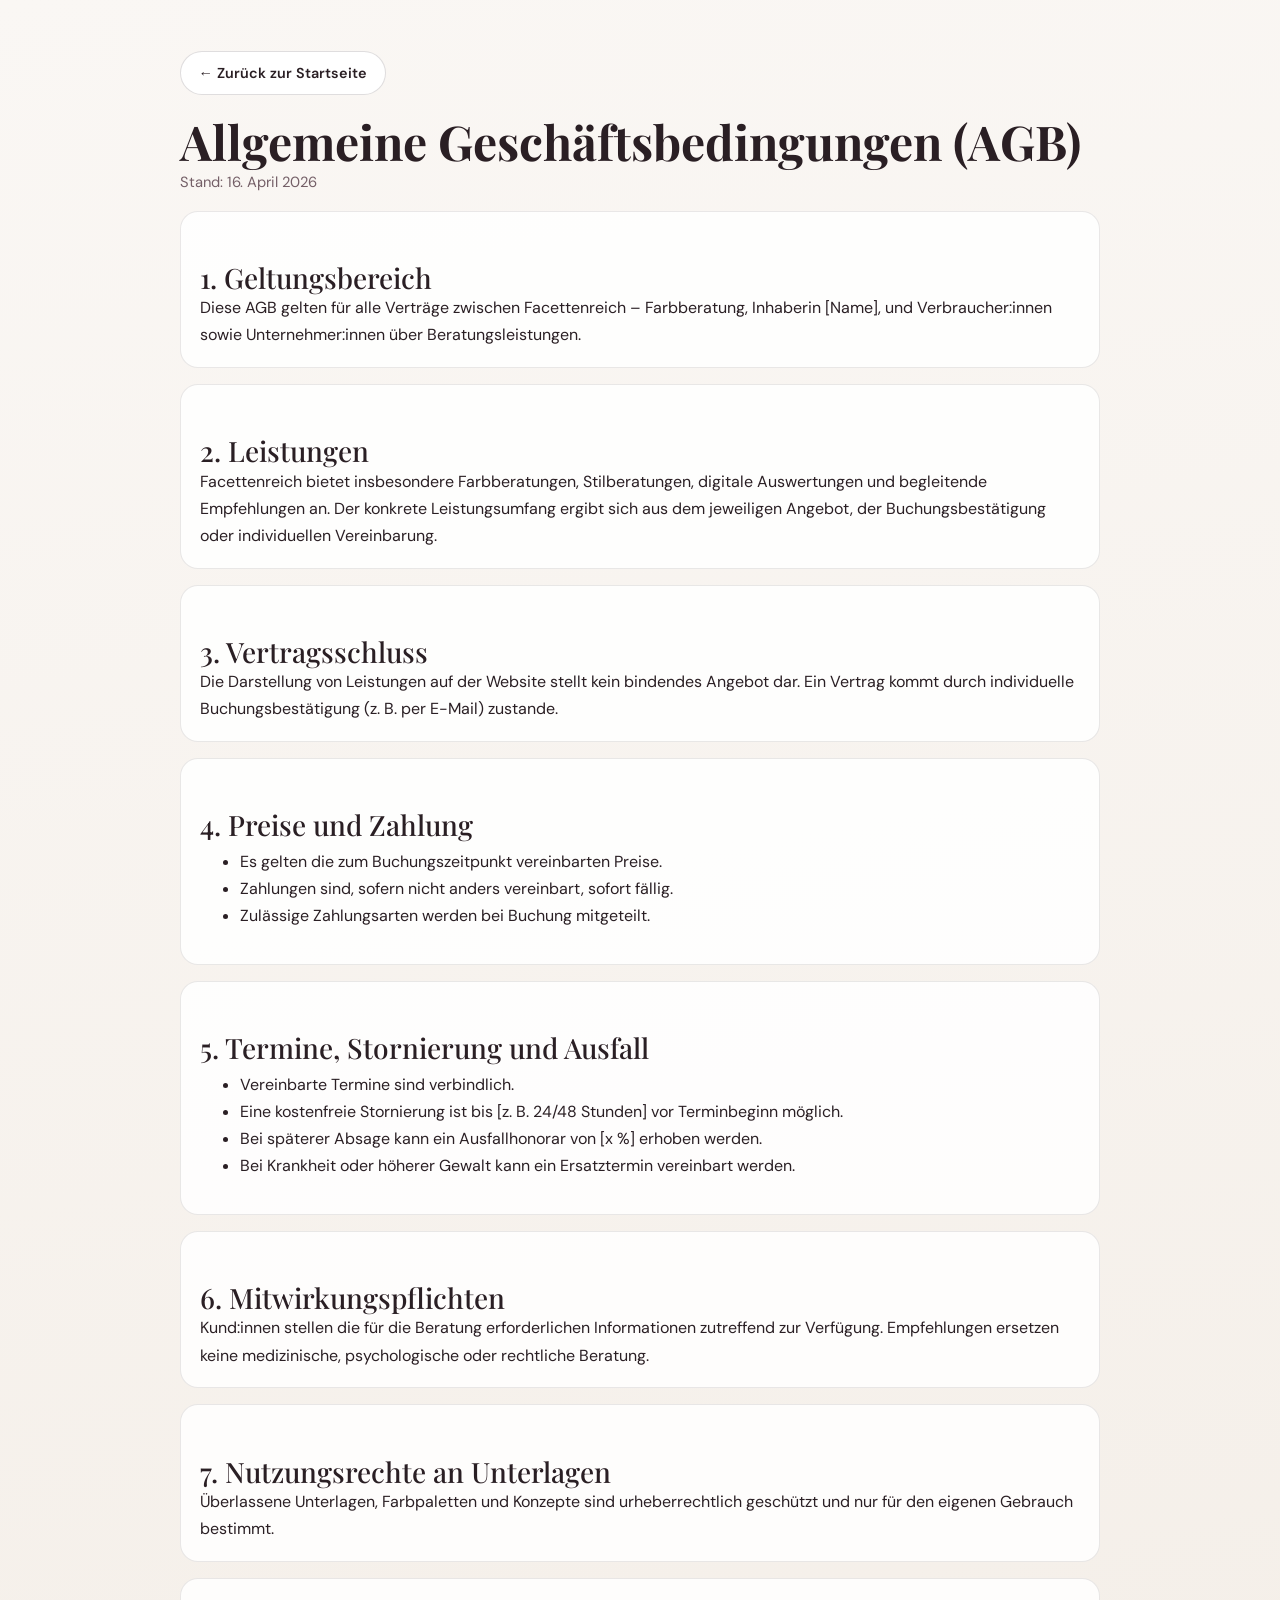
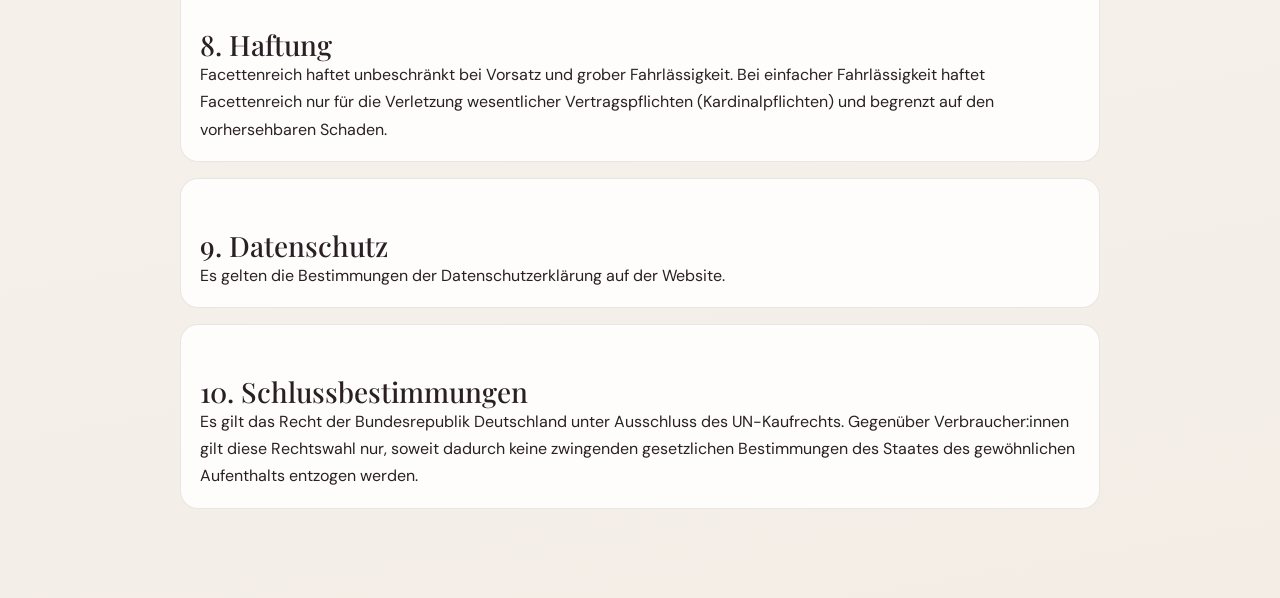
==== commit 3b69d22b: "Rebrand website from Farbenfroh to Facettenreich" ====
--- a/agb.html
+++ b/agb.html
@@ -3,8 +3,8 @@
   <head>
     <meta charset="UTF-8" />
     <meta name="viewport" content="width=device-width, initial-scale=1.0" />
-    <title>AGB | Farbenfroh</title>
-    <meta name="description" content="Allgemeine Geschäftsbedingungen von Farbenfroh" />
+    <title>AGB | Facettenreich</title>
+    <meta name="description" content="Allgemeine Geschäftsbedingungen von Facettenreich" />
     <link rel="stylesheet" href="styles.css" />
     <link rel="stylesheet" href="legal.css" />
   </head>
@@ -17,7 +17,7 @@
       <section class="card">
         <h2>1. Geltungsbereich</h2>
         <p>
-          Diese AGB gelten für alle Verträge zwischen Farbenfroh – Farbberatung, Inhaberin
+          Diese AGB gelten für alle Verträge zwischen Facettenreich – Farbberatung, Inhaberin
           [Name], und Verbraucher:innen sowie Unternehmer:innen über Beratungsleistungen.
         </p>
       </section>
@@ -25,7 +25,7 @@
       <section class="card">
         <h2>2. Leistungen</h2>
         <p>
-          Farbenfroh bietet insbesondere Farbberatungen, Stilberatungen, digitale Auswertungen und
+          Facettenreich bietet insbesondere Farbberatungen, Stilberatungen, digitale Auswertungen und
           begleitende Empfehlungen an. Der konkrete Leistungsumfang ergibt sich aus dem jeweiligen
           Angebot, der Buchungsbestätigung oder individuellen Vereinbarung.
         </p>
@@ -77,8 +77,8 @@
       <section class="card">
         <h2>8. Haftung</h2>
         <p>
-          Farbenfroh haftet unbeschränkt bei Vorsatz und grober Fahrlässigkeit. Bei einfacher
-          Fahrlässigkeit haftet Farbenfroh nur für die Verletzung wesentlicher Vertragspflichten
+          Facettenreich haftet unbeschränkt bei Vorsatz und grober Fahrlässigkeit. Bei einfacher
+          Fahrlässigkeit haftet Facettenreich nur für die Verletzung wesentlicher Vertragspflichten
           (Kardinalpflichten) und begrenzt auf den vorhersehbaren Schaden.
         </p>
       </section>
--- a/styles.css
+++ b/styles.css
@@ -1,5 +1,5 @@
 /* =============================================
-   FARBENFROH v2 – Reduzierte Pastell-Palette
+   FACETTENREICH v2 – Reduzierte Pastell-Palette
    Nur 2 Farben: Altrosa + Cremeweiß + Tiefes Plum
    Fonts: Playfair Display + DM Sans
    ============================================= */
@@ -250,14 +250,19 @@
   position: fixed;
   inset: 0 0 auto 0;
   z-index: 200;
+  transform: translateY(0);
+  opacity: 1;
+  pointer-events: auto;
+  background: rgba(250, 247, 244, 0.75);
+  backdrop-filter: blur(20px) saturate(1.4);
+  -webkit-backdrop-filter: blur(20px) saturate(1.4);
+  box-shadow: 0 1px 0 rgba(42,31,36,0.10), 0 4px 24px rgba(42,31,36,0.07);
   transition: background 250ms ease, box-shadow 250ms ease;
 }
 
 .header.scrolled {
   background: rgba(250, 247, 244, 0.88);
-  backdrop-filter: blur(16px);
-  -webkit-backdrop-filter: blur(16px);
-  box-shadow: 0 1px 0 rgba(42,31,36,0.08);
+  box-shadow: 0 1px 0 rgba(42,31,36,0.16), 0 4px 24px rgba(42,31,36,0.10);
 }
 
 .header-inner {
@@ -276,6 +281,23 @@
   gap: 0.5rem;
   letter-spacing: -0.01em;
   margin-right: auto;
+}
+
+.logo-diamant {
+  height: 48px;
+  width: auto;
+  flex-shrink: 0;
+}
+
+.logo-schrift {
+  height: 60px;
+  width: auto;
+}
+
+.footer-logo-img {
+  height: 190px;
+  width: auto;
+  display: block;
 }
 
 .nav {
@@ -323,6 +345,14 @@
   background: var(--plum);
   border-radius: 2px;
   transition: transform 220ms ease, opacity 180ms ease;
+}
+
+.burger[aria-expanded="true"] span:first-child {
+  transform: translateY(3px) rotate(45deg);
+}
+
+.burger[aria-expanded="true"] span:last-child {
+  transform: translateY(-3px) rotate(-45deg);
 }
 
 /* ── HERO ───────────────────────────────── */
@@ -1384,38 +1414,90 @@
 }
 
 @media (max-width: 680px) {
+  body.menu-open { overflow: hidden; }
+
+  /* Header auf Mobil immer sichtbar und weiß */
+  .header {
+    background: var(--white) !important;
+    backdrop-filter: none !important;
+    -webkit-backdrop-filter: none !important;
+    box-shadow: 0 1px 0 rgba(42,31,36,0.08) !important;
+    transform: none !important;
+    opacity: 1 !important;
+    pointer-events: auto !important;
+  }
+
+  .hero { padding-top: 80px; }
+
   .nav, .header .btn-pill { display: none; }
 
   .burger {
     display: flex;
     margin-left: auto;
+    z-index: 205;
   }
 
+  /* ── Vollbild-Menü ──
+     Das ::before übernimmt backdrop-filter alleine –
+     das ist der einzige zuverlässige Weg auf iOS Safari & Android Chrome.
+     Das Element selbst bleibt transparent, nur das Pseudo-Element blurt. */
   .nav.open {
     display: flex;
     flex-direction: column;
-    gap: 0;
+    justify-content: center;
+    align-items: center;
+    gap: 0.2rem;
     position: fixed;
-    inset: 72px 0 0 0;
+    inset: 0;
     background: var(--cream);
-    padding: 1.5rem;
-    z-index: 199;
-    border-top: 1px solid rgba(42,31,36,0.08);
+    padding: 5rem 2rem 3rem;
+    z-index: 202;
+    animation: menuFadeIn 280ms cubic-bezier(0.22,1,0.36,1) both;
   }
 
+  /* Frosted-Glass-Schicht als Pseudo-Element – entfernt, da background solid */
+  .nav.open::before {
+    display: none;
+  }
+
   .nav.open a {
-    padding: 1rem 0;
-    font-size: 1rem;
-    border-bottom: 1px solid rgba(42,31,36,0.06);
+    padding: 0.4rem 0;
+    font-family: 'Playfair Display', serif;
+    font-size: 1.2rem;
+    line-height: 1.2;
+    color: var(--plum);
+    letter-spacing: 0.01em;
+    text-align: center;
+    border-bottom: none;
+    position: relative;
+    z-index: 1;
   }
+
+  .nav.open a:hover { color: var(--accent); }
+
+  .nav.open a::after {
+    content: '';
+    position: absolute;
+    left: 50%;
+    bottom: -2px;
+    width: 0;
+    height: 1.5px;
+    background: var(--accent);
+    transform: translateX(-50%);
+    transition: width 220ms ease;
+  }
+
+  .nav.open a:hover::after { width: 60%; }
 
   .features-grid { grid-template-columns: 1fr; }
   .flip-grid     { grid-template-columns: 1fr; }
-
   .footer-inner  { grid-template-columns: 1fr; }
-
   .hero-actions  { flex-direction: column; align-items: stretch; }
   .hero-actions .btn { text-align: center; }
-
-  .cta-actions { flex-direction: column; align-items: center; }
-}
+  .cta-actions   { flex-direction: column; align-items: center; }
+}
+
+@keyframes menuFadeIn {
+  from { opacity: 0; }
+  to { opacity: 1; }
+}
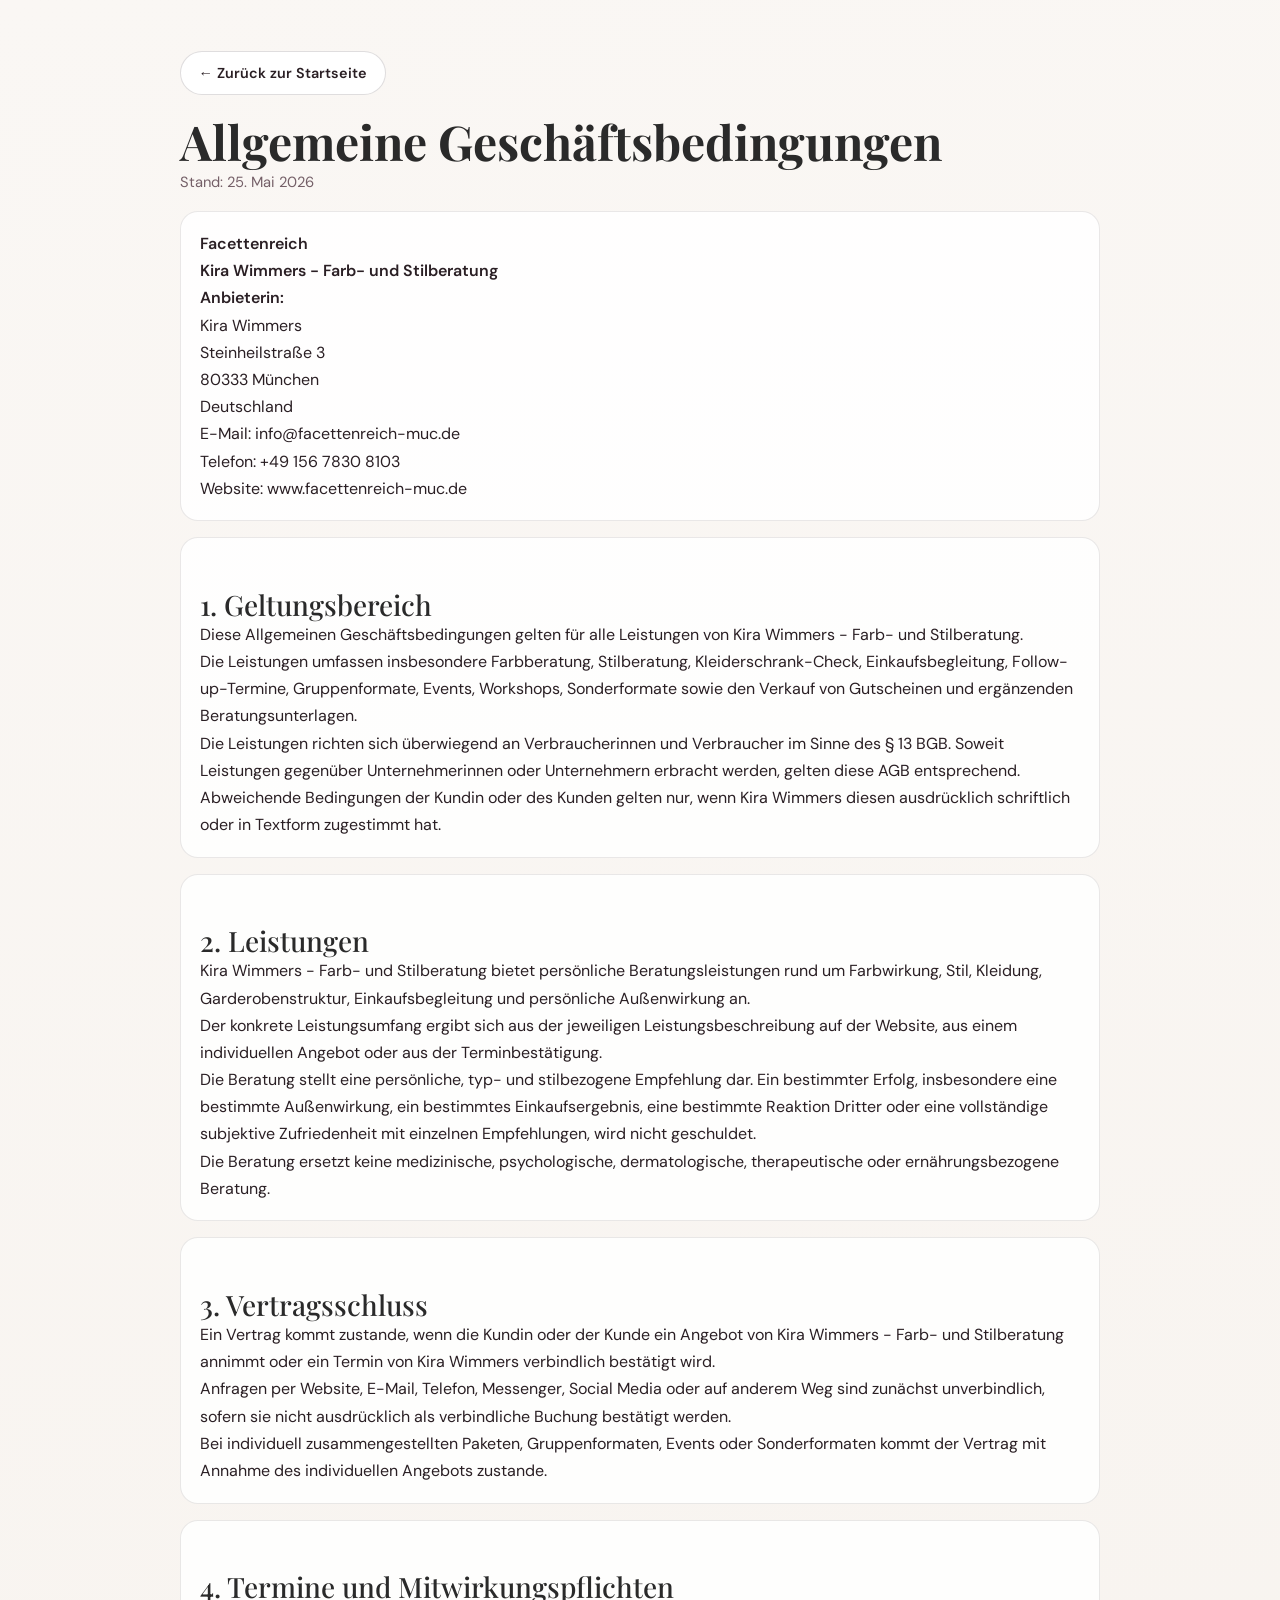
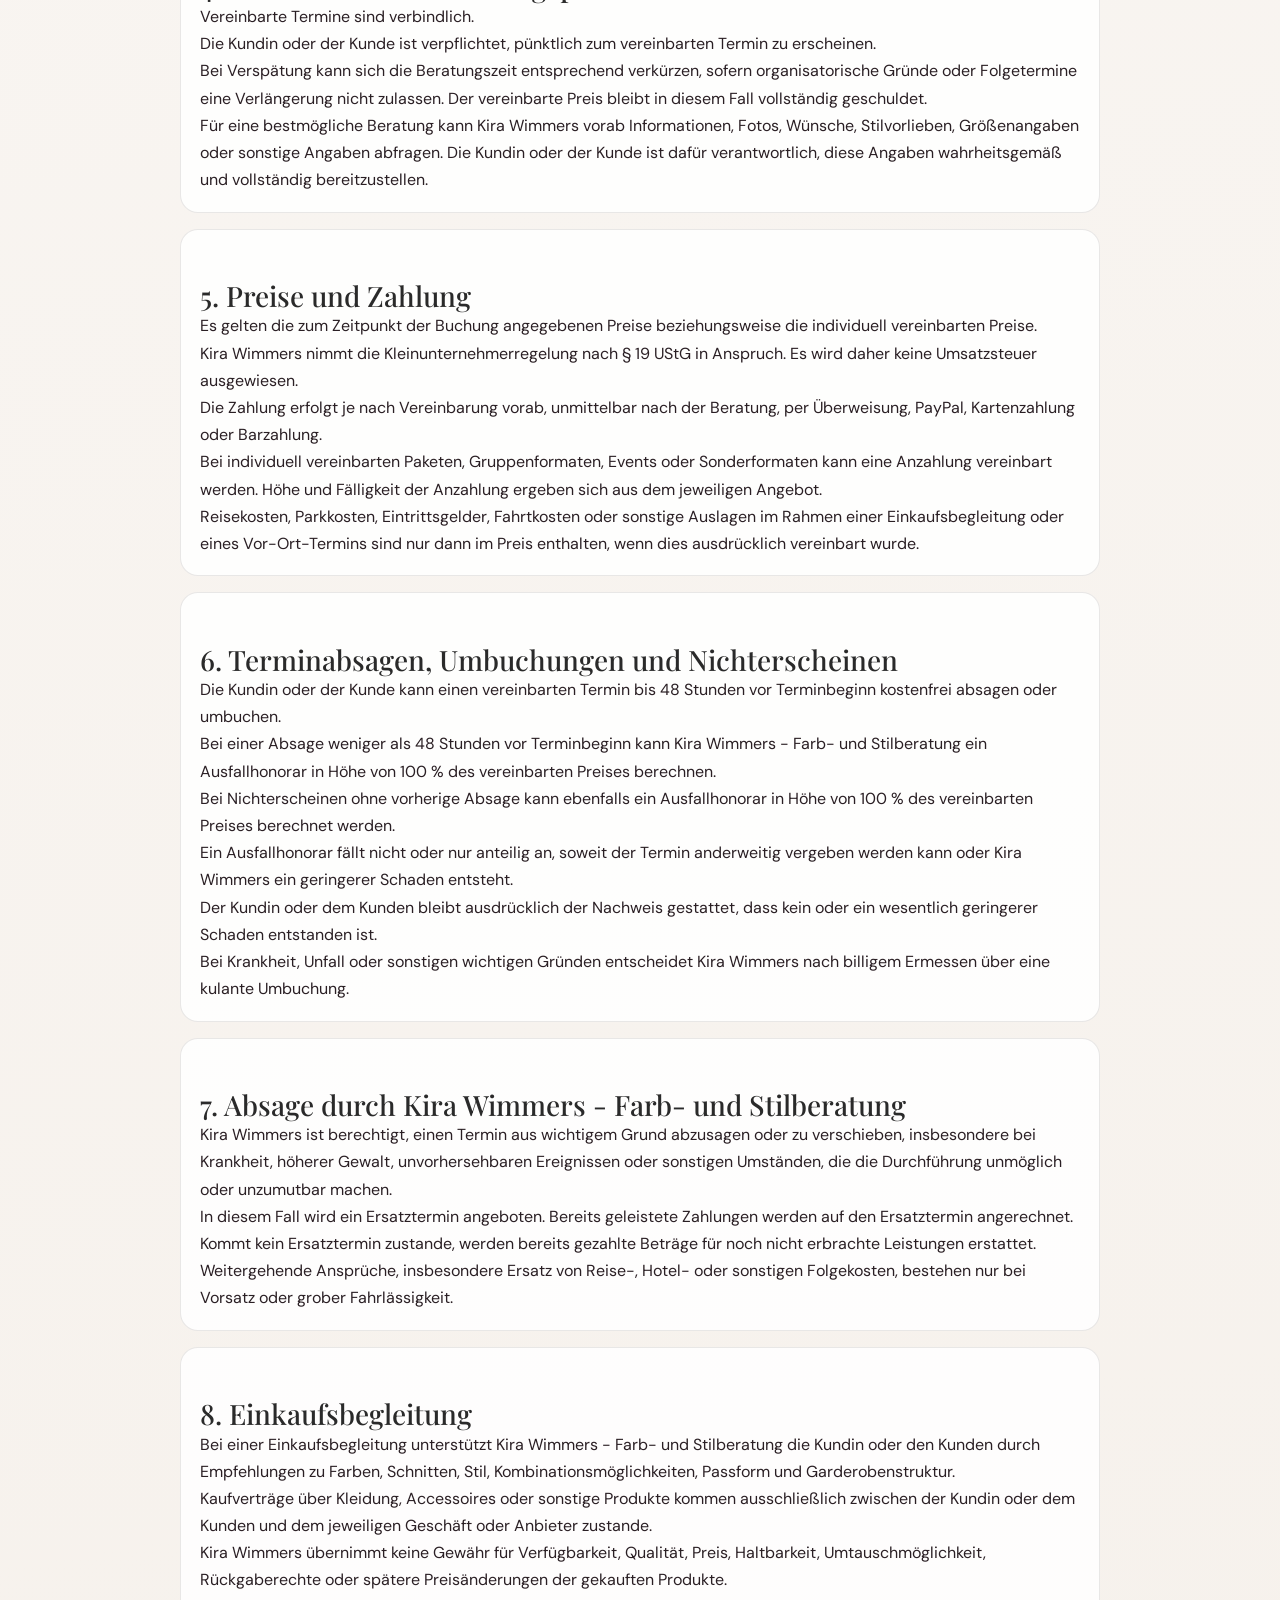
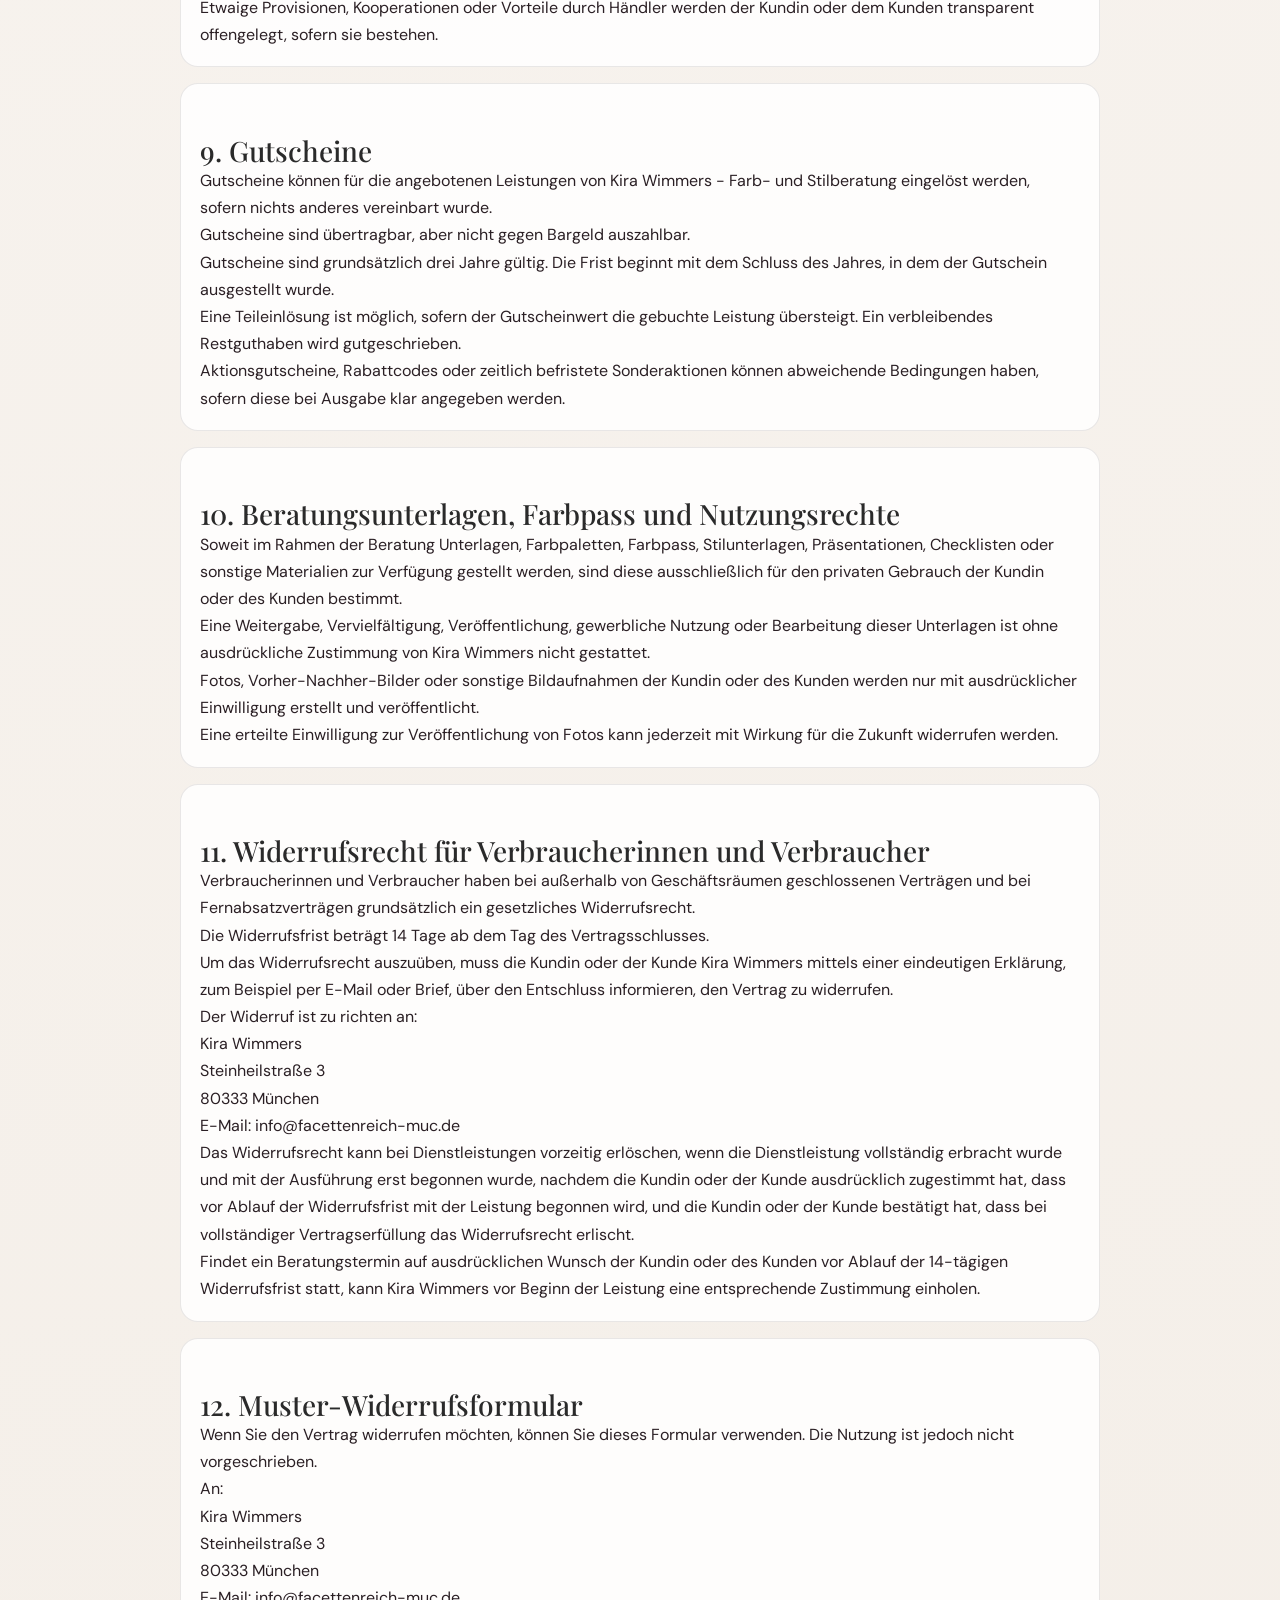
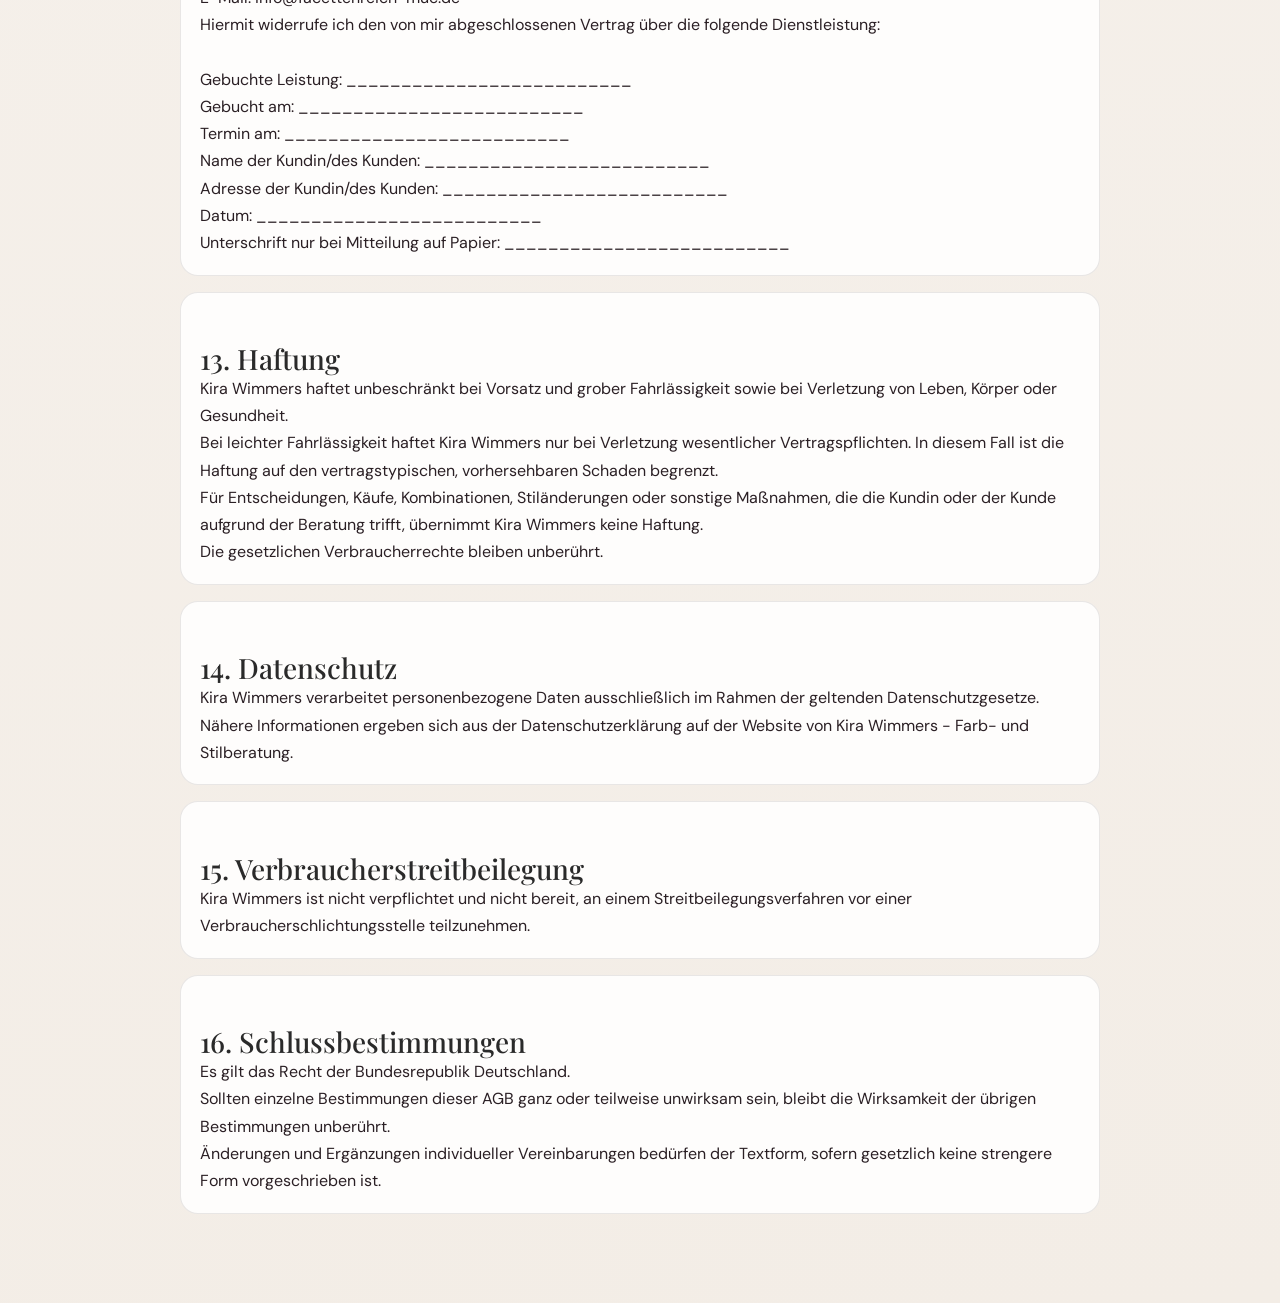
==== commit 73a18df2: "Update AGB with new Facettenreich legal text" ====
--- a/agb.html
+++ b/agb.html
@@ -11,92 +11,170 @@
   <body>
     <main class="legal-wrap">
       <a href="index.html#top" class="back-btn">← Zurück zur Startseite</a>
-      <h1>Allgemeine Geschäftsbedingungen (AGB)</h1>
-      <p class="meta">Stand: 16. April 2026</p>
+      <h1>Allgemeine Geschäftsbedingungen</h1>
+      <p class="meta">Stand: 25. Mai 2026</p>
 
       <section class="card">
-        <h2>1. Geltungsbereich</h2>
+        <p><strong>Facettenreich</strong></p>
+        <p><strong>Kira Wimmers - Farb- und Stilberatung</strong></p>
+        <p><strong>Anbieterin:</strong><br />
+          Kira Wimmers<br />
+          Steinheilstraße 3<br />
+          80333 München<br />
+          Deutschland
+        </p>
         <p>
-          Diese AGB gelten für alle Verträge zwischen Facettenreich – Farbberatung, Inhaberin
-          [Name], und Verbraucher:innen sowie Unternehmer:innen über Beratungsleistungen.
+          E-Mail: info@facettenreich-muc.de<br />
+          Telefon: +49 156 7830 8103<br />
+          Website: www.facettenreich-muc.de
         </p>
       </section>
 
       <section class="card">
+        <h2>1. Geltungsbereich</h2>
+        <p>Diese Allgemeinen Geschäftsbedingungen gelten für alle Leistungen von Kira Wimmers - Farb- und Stilberatung.</p>
+        <p>Die Leistungen umfassen insbesondere Farbberatung, Stilberatung, Kleiderschrank-Check, Einkaufsbegleitung, Follow-up-Termine, Gruppenformate, Events, Workshops, Sonderformate sowie den Verkauf von Gutscheinen und ergänzenden Beratungsunterlagen.</p>
+        <p>Die Leistungen richten sich überwiegend an Verbraucherinnen und Verbraucher im Sinne des § 13 BGB. Soweit Leistungen gegenüber Unternehmerinnen oder Unternehmern erbracht werden, gelten diese AGB entsprechend.</p>
+        <p>Abweichende Bedingungen der Kundin oder des Kunden gelten nur, wenn Kira Wimmers diesen ausdrücklich schriftlich oder in Textform zugestimmt hat.</p>
+      </section>
+
+      <section class="card">
         <h2>2. Leistungen</h2>
+        <p>Kira Wimmers - Farb- und Stilberatung bietet persönliche Beratungsleistungen rund um Farbwirkung, Stil, Kleidung, Garderobenstruktur, Einkaufsbegleitung und persönliche Außenwirkung an.</p>
+        <p>Der konkrete Leistungsumfang ergibt sich aus der jeweiligen Leistungsbeschreibung auf der Website, aus einem individuellen Angebot oder aus der Terminbestätigung.</p>
+        <p>Die Beratung stellt eine persönliche, typ- und stilbezogene Empfehlung dar. Ein bestimmter Erfolg, insbesondere eine bestimmte Außenwirkung, ein bestimmtes Einkaufsergebnis, eine bestimmte Reaktion Dritter oder eine vollständige subjektive Zufriedenheit mit einzelnen Empfehlungen, wird nicht geschuldet.</p>
+        <p>Die Beratung ersetzt keine medizinische, psychologische, dermatologische, therapeutische oder ernährungsbezogene Beratung.</p>
+      </section>
+
+      <section class="card">
+        <h2>3. Vertragsschluss</h2>
+        <p>Ein Vertrag kommt zustande, wenn die Kundin oder der Kunde ein Angebot von Kira Wimmers - Farb- und Stilberatung annimmt oder ein Termin von Kira Wimmers verbindlich bestätigt wird.</p>
+        <p>Anfragen per Website, E-Mail, Telefon, Messenger, Social Media oder auf anderem Weg sind zunächst unverbindlich, sofern sie nicht ausdrücklich als verbindliche Buchung bestätigt werden.</p>
+        <p>Bei individuell zusammengestellten Paketen, Gruppenformaten, Events oder Sonderformaten kommt der Vertrag mit Annahme des individuellen Angebots zustande.</p>
+      </section>
+
+      <section class="card">
+        <h2>4. Termine und Mitwirkungspflichten</h2>
+        <p>Vereinbarte Termine sind verbindlich.</p>
+        <p>Die Kundin oder der Kunde ist verpflichtet, pünktlich zum vereinbarten Termin zu erscheinen.</p>
+        <p>Bei Verspätung kann sich die Beratungszeit entsprechend verkürzen, sofern organisatorische Gründe oder Folgetermine eine Verlängerung nicht zulassen. Der vereinbarte Preis bleibt in diesem Fall vollständig geschuldet.</p>
+        <p>Für eine bestmögliche Beratung kann Kira Wimmers vorab Informationen, Fotos, Wünsche, Stilvorlieben, Größenangaben oder sonstige Angaben abfragen. Die Kundin oder der Kunde ist dafür verantwortlich, diese Angaben wahrheitsgemäß und vollständig bereitzustellen.</p>
+      </section>
+
+      <section class="card">
+        <h2>5. Preise und Zahlung</h2>
+        <p>Es gelten die zum Zeitpunkt der Buchung angegebenen Preise beziehungsweise die individuell vereinbarten Preise.</p>
+        <p>Kira Wimmers nimmt die Kleinunternehmerregelung nach § 19 UStG in Anspruch. Es wird daher keine Umsatzsteuer ausgewiesen.</p>
+        <p>Die Zahlung erfolgt je nach Vereinbarung vorab, unmittelbar nach der Beratung, per Überweisung, PayPal, Kartenzahlung oder Barzahlung.</p>
+        <p>Bei individuell vereinbarten Paketen, Gruppenformaten, Events oder Sonderformaten kann eine Anzahlung vereinbart werden. Höhe und Fälligkeit der Anzahlung ergeben sich aus dem jeweiligen Angebot.</p>
+        <p>Reisekosten, Parkkosten, Eintrittsgelder, Fahrtkosten oder sonstige Auslagen im Rahmen einer Einkaufsbegleitung oder eines Vor-Ort-Termins sind nur dann im Preis enthalten, wenn dies ausdrücklich vereinbart wurde.</p>
+      </section>
+
+      <section class="card">
+        <h2>6. Terminabsagen, Umbuchungen und Nichterscheinen</h2>
+        <p>Die Kundin oder der Kunde kann einen vereinbarten Termin bis 48 Stunden vor Terminbeginn kostenfrei absagen oder umbuchen.</p>
+        <p>Bei einer Absage weniger als 48 Stunden vor Terminbeginn kann Kira Wimmers - Farb- und Stilberatung ein Ausfallhonorar in Höhe von 100 % des vereinbarten Preises berechnen.</p>
+        <p>Bei Nichterscheinen ohne vorherige Absage kann ebenfalls ein Ausfallhonorar in Höhe von 100 % des vereinbarten Preises berechnet werden.</p>
+        <p>Ein Ausfallhonorar fällt nicht oder nur anteilig an, soweit der Termin anderweitig vergeben werden kann oder Kira Wimmers ein geringerer Schaden entsteht.</p>
+        <p>Der Kundin oder dem Kunden bleibt ausdrücklich der Nachweis gestattet, dass kein oder ein wesentlich geringerer Schaden entstanden ist.</p>
+        <p>Bei Krankheit, Unfall oder sonstigen wichtigen Gründen entscheidet Kira Wimmers nach billigem Ermessen über eine kulante Umbuchung.</p>
+      </section>
+
+      <section class="card">
+        <h2>7. Absage durch Kira Wimmers - Farb- und Stilberatung</h2>
+        <p>Kira Wimmers ist berechtigt, einen Termin aus wichtigem Grund abzusagen oder zu verschieben, insbesondere bei Krankheit, höherer Gewalt, unvorhersehbaren Ereignissen oder sonstigen Umständen, die die Durchführung unmöglich oder unzumutbar machen.</p>
+        <p>In diesem Fall wird ein Ersatztermin angeboten. Bereits geleistete Zahlungen werden auf den Ersatztermin angerechnet.</p>
+        <p>Kommt kein Ersatztermin zustande, werden bereits gezahlte Beträge für noch nicht erbrachte Leistungen erstattet.</p>
+        <p>Weitergehende Ansprüche, insbesondere Ersatz von Reise-, Hotel- oder sonstigen Folgekosten, bestehen nur bei Vorsatz oder grober Fahrlässigkeit.</p>
+      </section>
+
+      <section class="card">
+        <h2>8. Einkaufsbegleitung</h2>
+        <p>Bei einer Einkaufsbegleitung unterstützt Kira Wimmers - Farb- und Stilberatung die Kundin oder den Kunden durch Empfehlungen zu Farben, Schnitten, Stil, Kombinationsmöglichkeiten, Passform und Garderobenstruktur.</p>
+        <p>Kaufverträge über Kleidung, Accessoires oder sonstige Produkte kommen ausschließlich zwischen der Kundin oder dem Kunden und dem jeweiligen Geschäft oder Anbieter zustande.</p>
+        <p>Kira Wimmers übernimmt keine Gewähr für Verfügbarkeit, Qualität, Preis, Haltbarkeit, Umtauschmöglichkeit, Rückgaberechte oder spätere Preisänderungen der gekauften Produkte.</p>
+        <p>Etwaige Provisionen, Kooperationen oder Vorteile durch Händler werden der Kundin oder dem Kunden transparent offengelegt, sofern sie bestehen.</p>
+      </section>
+
+      <section class="card">
+        <h2>9. Gutscheine</h2>
+        <p>Gutscheine können für die angebotenen Leistungen von Kira Wimmers - Farb- und Stilberatung eingelöst werden, sofern nichts anderes vereinbart wurde.</p>
+        <p>Gutscheine sind übertragbar, aber nicht gegen Bargeld auszahlbar.</p>
+        <p>Gutscheine sind grundsätzlich drei Jahre gültig. Die Frist beginnt mit dem Schluss des Jahres, in dem der Gutschein ausgestellt wurde.</p>
+        <p>Eine Teileinlösung ist möglich, sofern der Gutscheinwert die gebuchte Leistung übersteigt. Ein verbleibendes Restguthaben wird gutgeschrieben.</p>
+        <p>Aktionsgutscheine, Rabattcodes oder zeitlich befristete Sonderaktionen können abweichende Bedingungen haben, sofern diese bei Ausgabe klar angegeben werden.</p>
+      </section>
+
+      <section class="card">
+        <h2>10. Beratungsunterlagen, Farbpass und Nutzungsrechte</h2>
+        <p>Soweit im Rahmen der Beratung Unterlagen, Farbpaletten, Farbpass, Stilunterlagen, Präsentationen, Checklisten oder sonstige Materialien zur Verfügung gestellt werden, sind diese ausschließlich für den privaten Gebrauch der Kundin oder des Kunden bestimmt.</p>
+        <p>Eine Weitergabe, Vervielfältigung, Veröffentlichung, gewerbliche Nutzung oder Bearbeitung dieser Unterlagen ist ohne ausdrückliche Zustimmung von Kira Wimmers nicht gestattet.</p>
+        <p>Fotos, Vorher-Nachher-Bilder oder sonstige Bildaufnahmen der Kundin oder des Kunden werden nur mit ausdrücklicher Einwilligung erstellt und veröffentlicht.</p>
+        <p>Eine erteilte Einwilligung zur Veröffentlichung von Fotos kann jederzeit mit Wirkung für die Zukunft widerrufen werden.</p>
+      </section>
+
+      <section class="card">
+        <h2>11. Widerrufsrecht für Verbraucherinnen und Verbraucher</h2>
+        <p>Verbraucherinnen und Verbraucher haben bei außerhalb von Geschäftsräumen geschlossenen Verträgen und bei Fernabsatzverträgen grundsätzlich ein gesetzliches Widerrufsrecht.</p>
+        <p>Die Widerrufsfrist beträgt 14 Tage ab dem Tag des Vertragsschlusses.</p>
+        <p>Um das Widerrufsrecht auszuüben, muss die Kundin oder der Kunde Kira Wimmers mittels einer eindeutigen Erklärung, zum Beispiel per E-Mail oder Brief, über den Entschluss informieren, den Vertrag zu widerrufen.</p>
+        <p>Der Widerruf ist zu richten an:</p>
         <p>
-          Facettenreich bietet insbesondere Farbberatungen, Stilberatungen, digitale Auswertungen und
-          begleitende Empfehlungen an. Der konkrete Leistungsumfang ergibt sich aus dem jeweiligen
-          Angebot, der Buchungsbestätigung oder individuellen Vereinbarung.
+          Kira Wimmers<br />
+          Steinheilstraße 3<br />
+          80333 München<br />
+          E-Mail: info@facettenreich-muc.de
+        </p>
+        <p>Das Widerrufsrecht kann bei Dienstleistungen vorzeitig erlöschen, wenn die Dienstleistung vollständig erbracht wurde und mit der Ausführung erst begonnen wurde, nachdem die Kundin oder der Kunde ausdrücklich zugestimmt hat, dass vor Ablauf der Widerrufsfrist mit der Leistung begonnen wird, und die Kundin oder der Kunde bestätigt hat, dass bei vollständiger Vertragserfüllung das Widerrufsrecht erlischt.</p>
+        <p>Findet ein Beratungstermin auf ausdrücklichen Wunsch der Kundin oder des Kunden vor Ablauf der 14-tägigen Widerrufsfrist statt, kann Kira Wimmers vor Beginn der Leistung eine entsprechende Zustimmung einholen.</p>
+      </section>
+
+      <section class="card">
+        <h2>12. Muster-Widerrufsformular</h2>
+        <p>Wenn Sie den Vertrag widerrufen möchten, können Sie dieses Formular verwenden. Die Nutzung ist jedoch nicht vorgeschrieben.</p>
+        <p>
+          An:<br />
+          Kira Wimmers<br />
+          Steinheilstraße 3<br />
+          80333 München<br />
+          E-Mail: info@facettenreich-muc.de
+        </p>
+        <p>
+          Hiermit widerrufe ich den von mir abgeschlossenen Vertrag über die folgende Dienstleistung:<br /><br />
+          Gebuchte Leistung: __________________________<br />
+          Gebucht am: __________________________<br />
+          Termin am: __________________________<br />
+          Name der Kundin/des Kunden: __________________________<br />
+          Adresse der Kundin/des Kunden: __________________________<br />
+          Datum: __________________________<br />
+          Unterschrift nur bei Mitteilung auf Papier: __________________________
         </p>
       </section>
 
       <section class="card">
-        <h2>3. Vertragsschluss</h2>
-        <p>
-          Die Darstellung von Leistungen auf der Website stellt kein bindendes Angebot dar. Ein
-          Vertrag kommt durch individuelle Buchungsbestätigung (z. B. per E-Mail) zustande.
-        </p>
+        <h2>13. Haftung</h2>
+        <p>Kira Wimmers haftet unbeschränkt bei Vorsatz und grober Fahrlässigkeit sowie bei Verletzung von Leben, Körper oder Gesundheit.</p>
+        <p>Bei leichter Fahrlässigkeit haftet Kira Wimmers nur bei Verletzung wesentlicher Vertragspflichten. In diesem Fall ist die Haftung auf den vertragstypischen, vorhersehbaren Schaden begrenzt.</p>
+        <p>Für Entscheidungen, Käufe, Kombinationen, Stiländerungen oder sonstige Maßnahmen, die die Kundin oder der Kunde aufgrund der Beratung trifft, übernimmt Kira Wimmers keine Haftung.</p>
+        <p>Die gesetzlichen Verbraucherrechte bleiben unberührt.</p>
       </section>
 
       <section class="card">
-        <h2>4. Preise und Zahlung</h2>
-        <ul>
-          <li>Es gelten die zum Buchungszeitpunkt vereinbarten Preise.</li>
-          <li>Zahlungen sind, sofern nicht anders vereinbart, sofort fällig.</li>
-          <li>Zulässige Zahlungsarten werden bei Buchung mitgeteilt.</li>
-        </ul>
+        <h2>14. Datenschutz</h2>
+        <p>Kira Wimmers verarbeitet personenbezogene Daten ausschließlich im Rahmen der geltenden Datenschutzgesetze.</p>
+        <p>Nähere Informationen ergeben sich aus der Datenschutzerklärung auf der Website von Kira Wimmers - Farb- und Stilberatung.</p>
       </section>
 
       <section class="card">
-        <h2>5. Termine, Stornierung und Ausfall</h2>
-        <ul>
-          <li>Vereinbarte Termine sind verbindlich.</li>
-          <li>Eine kostenfreie Stornierung ist bis [z. B. 24/48 Stunden] vor Terminbeginn möglich.</li>
-          <li>Bei späterer Absage kann ein Ausfallhonorar von [x %] erhoben werden.</li>
-          <li>Bei Krankheit oder höherer Gewalt kann ein Ersatztermin vereinbart werden.</li>
-        </ul>
+        <h2>15. Verbraucherstreitbeilegung</h2>
+        <p>Kira Wimmers ist nicht verpflichtet und nicht bereit, an einem Streitbeilegungsverfahren vor einer Verbraucherschlichtungsstelle teilzunehmen.</p>
       </section>
 
       <section class="card">
-        <h2>6. Mitwirkungspflichten</h2>
-        <p>
-          Kund:innen stellen die für die Beratung erforderlichen Informationen zutreffend zur
-          Verfügung. Empfehlungen ersetzen keine medizinische, psychologische oder rechtliche Beratung.
-        </p>
-      </section>
-
-      <section class="card">
-        <h2>7. Nutzungsrechte an Unterlagen</h2>
-        <p>
-          Überlassene Unterlagen, Farbpaletten und Konzepte sind urheberrechtlich geschützt und nur
-          für den eigenen Gebrauch bestimmt.
-        </p>
-      </section>
-
-      <section class="card">
-        <h2>8. Haftung</h2>
-        <p>
-          Facettenreich haftet unbeschränkt bei Vorsatz und grober Fahrlässigkeit. Bei einfacher
-          Fahrlässigkeit haftet Facettenreich nur für die Verletzung wesentlicher Vertragspflichten
-          (Kardinalpflichten) und begrenzt auf den vorhersehbaren Schaden.
-        </p>
-      </section>
-
-      <section class="card">
-        <h2>9. Datenschutz</h2>
-        <p>
-          Es gelten die Bestimmungen der Datenschutzerklärung auf der Website.
-        </p>
-      </section>
-
-      <section class="card">
-        <h2>10. Schlussbestimmungen</h2>
-        <p>
-          Es gilt das Recht der Bundesrepublik Deutschland unter Ausschluss des UN-Kaufrechts.
-          Gegenüber Verbraucher:innen gilt diese Rechtswahl nur, soweit dadurch keine zwingenden
-          gesetzlichen Bestimmungen des Staates des gewöhnlichen Aufenthalts entzogen werden.
-        </p>
+        <h2>16. Schlussbestimmungen</h2>
+        <p>Es gilt das Recht der Bundesrepublik Deutschland.</p>
+        <p>Sollten einzelne Bestimmungen dieser AGB ganz oder teilweise unwirksam sein, bleibt die Wirksamkeit der übrigen Bestimmungen unberührt.</p>
+        <p>Änderungen und Ergänzungen individueller Vereinbarungen bedürfen der Textform, sofern gesetzlich keine strengere Form vorgeschrieben ist.</p>
       </section>
     </main>
   </body>
--- a/styles.css
+++ b/styles.css
@@ -1,6 +1,6 @@
 /* =============================================
-   FACETTENREICH v2 – Reduzierte Pastell-Palette
-   Nur 2 Farben: Altrosa + Cremeweiß + Tiefes Plum
+   FACETTENREICH – Bordeaux-Palette
+   Farben: Bordeaux + Cremeweiß
    Fonts: Playfair Display + DM Sans
    ============================================= */
 
@@ -77,21 +77,19 @@
 }
 
 :root {
-  /* Farben – stark reduziert */
-  --cream:   #faf7f4;
-  --cream-2: #f3ede6;
-  --rose:    #f0d9d2;
-  --accent:  #d4796a;        /* einzige Akzentfarbe */
-  --accent-2:#c0665a;
-  --plum:    #2a1f24;        /* Tinte/Text */
-  --plum-2:  #3d2d33;
-  --muted:   #7a6168;
-  --white:   #ffffff;
-
-  --radius:  20px;
+  /* Farben – Bordeaux-Palette */
+  --cream:          #F5F0EB;
+  --bordeaux:       #7A1F2E;
+  --bordeaux-light: #C4808E;
+  --bordeaux-pale:  #F2D0D6;
+  --text-dark:      #2A2A2A;
+  --text-muted:     #7A6A62;
+  --white:          #ffffff;
+
+  --radius:    20px;
   --radius-lg: 32px;
-  --shadow:  0 8px 32px rgba(42, 31, 36, 0.10);
-  --shadow-lg: 0 24px 60px rgba(42, 31, 36, 0.14);
+  --shadow:    0 8px 32px rgba(42, 42, 42, 0.10);
+  --shadow-lg: 0 24px 60px rgba(42, 42, 42, 0.14);
 }
 
 *, *::before, *::after { box-sizing: border-box; }
@@ -100,7 +98,7 @@
 body {
   font-family: 'DM Sans', sans-serif;
   background: var(--cream);
-  color: var(--plum);
+  color: var(--text-dark);
   line-height: 1.65;
   -webkit-font-smoothing: antialiased;
 }
@@ -129,6 +127,7 @@
   font-family: 'Playfair Display', serif;
   line-height: 1.08;
   margin: 0;
+  color: var(--text-dark);
 }
 
 h1 { font-size: clamp(2.8rem, 6vw, 5.2rem); font-weight: 700; }
@@ -137,7 +136,8 @@
 
 em {
   font-style: italic;
-  color: var(--accent);
+  color: var(--bordeaux);
+  font-weight: 400;
 }
 
 p { margin: 0; }
@@ -147,20 +147,20 @@
   display: inline-flex;
   align-items: center;
   gap: 0.45rem;
-  background: var(--rose);
-  color: var(--accent-2);
+  background: var(--bordeaux);
+  color: var(--cream);
   border-radius: 999px;
   padding: 0.3rem 0.85rem;
   font-size: 0.75rem;
   font-weight: 600;
   letter-spacing: 0.08em;
   text-transform: uppercase;
+  width: fit-content;
 }
 
 .tag--muted {
-  background: transparent;
-  border: 1px solid rgba(42,31,36,0.16);
-  color: var(--muted);
+  background: var(--bordeaux);
+  color: var(--cream);
 }
 
 /* ── Buttons ────────────────────────────── */
@@ -182,48 +182,49 @@
 .btn-pill {
   border-radius: 999px;
   padding: 0.7rem 1.4rem;
-  background: var(--rose);
-  color: var(--accent-2);
-  border: 1px solid rgba(212, 121, 106, 0.25);
+  background: var(--bordeaux-pale);
+  color: var(--bordeaux);
+  border: 1px solid rgba(122, 31, 46, 0.25);
 }
 
 .btn-pill:hover {
-  background: var(--accent);
-  color: var(--white);
-  box-shadow: 0 8px 24px rgba(212,121,106,0.35);
+  background: var(--bordeaux);
+  color: var(--cream);
+  box-shadow: 0 8px 24px rgba(122,31,46,0.35);
 }
 
 .btn--dark {
-  background: var(--plum);
-  color: var(--white);
-  border-color: var(--plum);
+  background: var(--bordeaux);
+  color: var(--cream);
+  border-color: var(--bordeaux);
 }
 
 .btn--dark:hover {
-  background: var(--plum-2);
-  box-shadow: 0 8px 24px rgba(42,31,36,0.3);
+  background: var(--bordeaux);
+  filter: brightness(0.88);
+  box-shadow: 0 8px 24px rgba(122,31,46,0.35);
 }
 
 .btn--light {
   background: rgba(255,255,255,0.92);
-  color: var(--plum);
+  color: var(--text-dark);
   border-color: rgba(255,255,255,0.6);
 }
 
 .btn--outline {
   background: transparent;
-  color: var(--plum);
-  border: 1.5px solid rgba(42,31,36,0.22);
+  color: var(--text-dark);
+  border: 1.5px solid rgba(42,42,42,0.22);
 }
 
 .btn--outline:hover {
-  background: var(--plum);
-  color: var(--white);
+  background: var(--bordeaux);
+  color: var(--cream);
 }
 
 .btn-text {
   background: none;
-  color: var(--muted);
+  color: var(--text-muted);
   padding: 0.7rem 0;
   font-weight: 500;
   font-size: 0.9rem;
@@ -231,7 +232,7 @@
   transition: color 200ms ease;
 }
 
-.btn-text:hover { color: var(--accent); transform: none; }
+.btn-text:hover { color: var(--bordeaux); transform: none; }
 
 /* ── Scroll Reveal ──────────────────────── */
 .reveal {
@@ -253,16 +254,16 @@
   transform: translateY(0);
   opacity: 1;
   pointer-events: auto;
-  background: rgba(250, 247, 244, 0.75);
+  background: rgba(245, 240, 235, 0.75);
   backdrop-filter: blur(20px) saturate(1.4);
   -webkit-backdrop-filter: blur(20px) saturate(1.4);
-  box-shadow: 0 1px 0 rgba(42,31,36,0.10), 0 4px 24px rgba(42,31,36,0.07);
+  box-shadow: 0 1px 0 rgba(122,31,46,0.10), 0 4px 24px rgba(42,42,42,0.07);
   transition: background 250ms ease, box-shadow 250ms ease;
 }
 
 .header.scrolled {
-  background: rgba(250, 247, 244, 0.88);
-  box-shadow: 0 1px 0 rgba(42,31,36,0.16), 0 4px 24px rgba(42,31,36,0.10);
+  background: rgba(245, 240, 235, 0.88);
+  box-shadow: 0 1px 0 rgba(122,31,46,0.16), 0 4px 24px rgba(42,42,42,0.10);
 }
 
 .header-inner {
@@ -308,7 +309,7 @@
 .nav a {
   font-size: 0.88rem;
   font-weight: 500;
-  color: var(--muted);
+  color: var(--text-dark);
   transition: color 180ms ease;
   position: relative;
 }
@@ -318,11 +319,11 @@
   position: absolute;
   left: 0; bottom: -3px;
   width: 0; height: 1.5px;
-  background: var(--accent);
+  background: var(--bordeaux);
   transition: width 220ms ease;
 }
 
-.nav a:hover { color: var(--plum); }
+.nav a:hover { color: var(--bordeaux); }
 .nav a:hover::after { width: 100%; }
 
 .burger {
@@ -331,7 +332,7 @@
   gap: 5px;
   width: 40px; height: 40px;
   background: none;
-  border: 1px solid rgba(42,31,36,0.15);
+  border: 1px solid rgba(42,42,42,0.15);
   border-radius: 10px;
   padding: 10px;
   cursor: pointer;
@@ -342,7 +343,7 @@
 .burger span {
   display: block;
   width: 18px; height: 1.5px;
-  background: var(--plum);
+  background: var(--text-dark);
   border-radius: 2px;
   transition: transform 220ms ease, opacity 180ms ease;
 }
@@ -374,14 +375,14 @@
 
 .hero-blob {
   width: 600px; height: 600px;
-  background: radial-gradient(circle, rgba(240,217,210,0.65), transparent 70%);
+  background: radial-gradient(circle, rgba(242,208,214,0.65), transparent 70%);
   top: -100px; right: -150px;
   animation: blobDrift 14s ease-in-out infinite alternate;
 }
 
 .hero-blob--2 {
   width: 400px; height: 400px;
-  background: radial-gradient(circle, rgba(212,121,106,0.12), transparent 70%);
+  background: radial-gradient(circle, rgba(122,31,46,0.12), transparent 70%);
   bottom: 0; left: -100px;
   animation: blobDrift 18s ease-in-out infinite alternate-reverse;
 }
@@ -405,11 +406,11 @@
 
 .hero-text h1 {
   margin-top: 0.5rem;
-  color: var(--plum);
+  color: var(--text-dark);
 }
 
 .hero-text > p {
-  color: var(--muted);
+  color: var(--text-muted);
   font-size: 1.05rem;
   max-width: 44ch;
   line-height: 1.7;
@@ -427,7 +428,7 @@
   align-items: center;
   gap: 0.75rem;
   font-size: 0.82rem;
-  color: var(--muted);
+  color: var(--text-muted);
   font-weight: 500;
 }
 
@@ -480,7 +481,7 @@
   gap: 0.5rem;
   font-size: 0.82rem;
   font-weight: 600;
-  color: var(--plum);
+  color: var(--text-dark);
   white-space: nowrap;
 }
 
@@ -488,8 +489,8 @@
   position: absolute;
   top: 2rem;
   right: -1.5rem;
-  background: var(--plum);
-  color: white;
+  background: var(--bordeaux);
+  color: var(--cream);
   border-radius: var(--radius);
   padding: 0.9rem 1.1rem;
   text-align: center;
@@ -537,30 +538,20 @@
   border-radius: var(--radius-lg);
   overflow: hidden;
   aspect-ratio: 3/4;
-  background: var(--rose);
-}
-
-.photo-placeholder {
-  width: 100%; height: 100%;
-  display: grid;
-  place-items: center;
-  background: linear-gradient(155deg, #f0cbc4 0%, #dce4ee 100%);
-}
-
-.photo-placeholder span {
-  background: rgba(255,255,255,0.65);
-  backdrop-filter: blur(4px);
-  padding: 0.5rem 1.2rem;
-  border-radius: 999px;
-  font-size: 0.9rem;
-  color: var(--muted);
-  font-weight: 500;
+  background: var(--bordeaux-pale);
+}
+
+.about-photo-image {
+  width: 100%;
+  height: 100%;
+  object-fit: cover;
+  display: block;
 }
 
 .photo-deco {
   position: absolute;
   width: 180px; height: 180px;
-  border: 2px solid var(--rose);
+  border: 2px solid var(--bordeaux-pale);
   border-radius: 50%;
   bottom: -2rem; right: -2rem;
   z-index: -1;
@@ -569,8 +560,8 @@
 .about-stat-card {
   position: absolute;
   top: 2rem; right: -2rem;
-  background: var(--plum);
-  color: white;
+  background: var(--bordeaux);
+  color: var(--cream);
   border-radius: var(--radius);
   padding: 1rem 1.25rem;
   text-align: center;
@@ -599,7 +590,7 @@
 
 .about-copy h2 { margin-top: 0.5rem; }
 
-.about-copy p { color: var(--muted); line-height: 1.75; }
+.about-copy p { color: var(--text-muted); line-height: 1.75; }
 
 .about-actions {
   display: flex;
@@ -609,8 +600,8 @@
   flex-wrap: wrap;
 }
 
-/* ── FEATURES ────────────────────────────── */
-.features { background: var(--cream-2); }
+/* ── ABLAUF (vorher: FEATURES) ────────────── */
+.features { background: var(--cream); }
 
 .section-head {
   text-align: center;
@@ -628,59 +619,91 @@
 
 .section-head h2 { margin-top: 0.25rem; }
 
-.features-grid {
+.ablauf-list {
+  list-style: none;
+  padding: 0;
+  margin: 0 auto;
+  max-width: 760px;
+  display: flex;
+  flex-direction: column;
+  gap: 1.25rem;
+  counter-reset: ablauf;
+  position: relative;
+}
+
+.ablauf-list::before {
+  content: '';
+  position: absolute;
+  left: 2.05rem;
+  top: 1.6rem;
+  bottom: 1.6rem;
+  width: 2px;
+  background: linear-gradient(to bottom, rgba(122,31,46,0.5), rgba(122,31,46,0.1));
+  border-radius: 2px;
+}
+
+.ablauf-item {
   display: grid;
-  grid-template-columns: repeat(4, 1fr);
-  gap: 1.25rem;
-}
-
-.feat-card {
+  grid-template-columns: auto 1fr;
+  gap: 1.4rem;
+  align-items: flex-start;
+  padding: 0.4rem 0;
+  position: relative;
+}
+
+.ablauf-num {
+  display: grid;
+  place-items: center;
+  width: 3.4rem;
+  height: 3.4rem;
+  border-radius: 50%;
   background: var(--white);
-  border-radius: var(--radius);
+  color: var(--bordeaux);
+  font-family: 'Playfair Display', serif;
+  font-weight: 700;
+  font-size: 1.15rem;
+  border: 1.5px solid rgba(122,31,46,0.25);
+  box-shadow: 0 4px 14px rgba(42,42,42,0.06);
+  flex-shrink: 0;
+  position: relative;
+  z-index: 1;
+}
+
+.ablauf-text {
+  padding-top: 0.55rem;
+}
+
+.ablauf-text h3 {
+  font-size: 1.2rem;
+  font-family: 'Playfair Display', serif;
+  font-weight: 500;
+  color: var(--text-dark);
+  margin: 0 0 0.35rem;
+}
+
+.ablauf-text p {
+  color: var(--text-muted);
+  font-size: 0.95rem;
+  line-height: 1.65;
+  margin: 0;
+}
+
+/* ── FLIP CARDS (Pakete) ─────────────────── */
+.services {
+  background: var(--white);
+  position: relative;
   overflow: hidden;
-  box-shadow: var(--shadow);
-  transition: transform 240ms ease, box-shadow 240ms ease;
-  display: flex;
-  flex-direction: column;
-}
-
-.feat-card:hover {
-  transform: translateY(-6px);
-  box-shadow: var(--shadow-lg);
-}
-
-.feat-img {
-  width: 100%;
-  aspect-ratio: 4/3;
-  overflow: hidden;
-}
-
-.feat-img img {
-  width: 100%; height: 100%;
-  object-fit: cover;
-  transition: transform 400ms ease;
-}
-
-.feat-card:hover .feat-img img {
-  transform: scale(1.05);
-}
-
-.feat-card h3 {
-  font-size: 1.05rem;
-  font-family: 'DM Sans', sans-serif;
-  font-weight: 600;
-  padding: 1.2rem 1.4rem 0.4rem;
-}
-
-.feat-card p  {
-  color: var(--muted);
-  font-size: 0.88rem;
-  line-height: 1.6;
-  padding: 0 1.4rem 1.4rem;
-}
-
-/* ── FLIP CARDS (Angebot) ─────────────────── */
-.services { background: var(--white); }
+}
+
+.services::before {
+  content: '';
+  position: absolute;
+  inset: 0;
+  background: radial-gradient(ellipse 80% 60% at 50% 100%, rgba(242,208,214,0.45), transparent);
+  pointer-events: none;
+}
+
+.services .wrap { position: relative; z-index: 1; }
 
 .flip-grid {
   display: grid;
@@ -688,14 +711,10 @@
   gap: 1.25rem;
 }
 
-/* flip-card DARF KEIN transform vom reveal bekommen –
-   deshalb bekommt das grid selbst reveal,
-   die einzelnen Karten sind transform-frei */
 .flip-card {
-  height: 420px;
+  height: 460px;
   perspective: 1200px;
   cursor: pointer;
-  /* Kein transform, kein opacity hier! */
 }
 
 .flip-inner {
@@ -719,149 +738,205 @@
   backface-visibility: hidden;
   -webkit-backface-visibility: hidden;
   overflow: hidden;
-}
-
-/* FRONT – Foto mit Overlay */
+  transition: box-shadow 240ms ease, transform 240ms ease;
+}
+
+/* FRONT – Hell, mit Inhalt */
 .flip-front {
-  background-image: var(--card-bg);
-  background-size: cover;
-  background-position: center;
-}
-
-.flip-front::before {
-  content: '';
+  background: var(--cream);
+  color: var(--text-dark);
+  border: 1.5px solid rgba(122,31,46,0.18);
+  box-shadow: 0 6px 24px rgba(42,42,42,0.06);
+  display: flex;
+  flex-direction: column;
+}
+
+.flip-card:hover .flip-front {
+  box-shadow: 0 14px 36px rgba(42,42,42,0.12);
+}
+
+.flip-front--featured {
+  background: var(--cream);
+  border-color: rgba(122,31,46,0.32);
+}
+
+.flip-front--premium {
+  background: var(--cream);
+  border-color: rgba(122,31,46,0.40);
+}
+
+.flip-front-content {
+  flex: 1;
+  display: flex;
+  flex-direction: column;
+  gap: 0.5rem;
+  padding: 1.75rem 1.6rem;
+}
+
+.flip-front-image {
+  width: 100%;
+  height: 138px;
+  object-fit: cover;
+  border-radius: 0.85rem;
+  border: 1px solid rgba(122,31,46,0.16);
+  margin-bottom: 0.65rem;
+}
+
+.flip-front-content h3 {
+  color: var(--text-dark);
+  font-size: 1.35rem;
+  font-family: 'Playfair Display', serif;
+  font-weight: 500;
+  margin: 0;
+}
+
+.flip-front-tagline {
+  color: var(--text-muted);
+  font-size: 0.86rem;
+  line-height: 1.5;
+  margin: 0 0 0.4rem;
+}
+
+.flip-front-list {
+  list-style: none;
+  padding: 0;
+  margin: 0;
+  display: flex;
+  flex-direction: column;
+  gap: 0.55rem;
+  flex: 1;
+}
+
+.flip-front-list li {
+  font-size: 0.86rem;
+  color: var(--text-dark);
+  padding-left: 1.35rem;
+  position: relative;
+  line-height: 1.45;
+}
+
+.flip-front-list li::before {
+  content: '✓';
   position: absolute;
-  inset: 0;
-  background: linear-gradient(to top, rgba(42,31,36,0.88) 40%, rgba(42,31,36,0.12) 100%);
-}
-
-.flip-front-overlay {
-  position: absolute;
-  inset: 0;
-  display: flex;
-  flex-direction: column;
-  justify-content: flex-end;
-  padding: 1.75rem;
-  gap: 0.45rem;
-  color: white;
-  z-index: 1;
-}
-
-.flip-front-overlay h3 {
-  color: white;
-  font-size: 1.25rem;
-  margin: 0;
-}
-
-.flip-front-overlay p {
-  color: rgba(255,255,255,0.68);
-  font-size: 0.82rem;
-  margin: 0;
+  left: 0;
+  top: 0;
+  color: var(--bordeaux);
+  font-weight: 700;
 }
 
 .flip-hint {
   display: inline-block;
-  margin-top: 0.5rem;
+  margin-top: 0.4rem;
   font-size: 0.72rem;
   font-weight: 600;
-  color: var(--accent);
-  letter-spacing: 0.04em;
+  color: var(--bordeaux);
+  letter-spacing: 0.06em;
   text-transform: uppercase;
 }
 
 .flip-badge {
   display: inline-flex;
-  background: var(--accent);
-  color: white;
+  background: var(--bordeaux);
+  color: var(--cream);
   border-radius: 999px;
-  padding: 0.2rem 0.65rem;
+  padding: 0.22rem 0.7rem;
   font-size: 0.68rem;
   font-weight: 700;
   letter-spacing: 0.06em;
   text-transform: uppercase;
   width: fit-content;
-  margin-bottom: 0.3rem;
-}
-
-/* BACK – Details */
+  margin-bottom: 0.2rem;
+}
+
+.flip-badge--soft {
+  background: var(--bordeaux-pale);
+  color: var(--bordeaux);
+}
+
+/* BACK – Detailseite */
 .flip-back {
-  background: var(--back-hue, var(--plum));
+  background: var(--bordeaux);
+  color: var(--cream);
   transform: rotateY(180deg);
   display: flex;
   flex-direction: column;
-  padding: 2rem;
-  gap: 1rem;
+  padding: 1.9rem 1.6rem;
+  gap: 0.9rem;
   z-index: 1;
 }
 
-.flip-back h4 {
+.flip-back-title {
+  color: var(--cream);
+  font-size: 1.2rem;
   font-family: 'Playfair Display', serif;
-  font-size: 1.1rem;
   font-weight: 500;
-  color: rgba(255,255,255,0.5);
   margin: 0;
-  letter-spacing: 0.04em;
-}
-
-.flip-back ul {
-  list-style: none;
-  padding: 0; margin: 0;
+}
+
+.flip-back-desc {
+  font-size: 0.86rem;
+  color: rgba(245,240,235,0.85);
+  line-height: 1.6;
+  margin: 0;
+  flex: 1;
+}
+
+.flip-back-meta {
   display: flex;
   flex-direction: column;
-  gap: 0.6rem;
-  flex: 1;
-}
-
-.flip-back li {
-  font-size: 0.9rem;
-  color: rgba(255,255,255,0.88);
-  padding-left: 1.2rem;
-  position: relative;
+  gap: 0.15rem;
+}
+
+.flip-back-price {
+  font-family: 'Playfair Display', serif;
+  font-size: 1.55rem;
+  font-weight: 700;
+  color: var(--cream);
+  line-height: 1.1;
+}
+
+.flip-back-duration {
+  font-size: 0.75rem;
+  color: rgba(245,240,235,0.55);
   line-height: 1.4;
 }
 
-.flip-back li::before {
-  content: '✓';
-  position: absolute; left: 0;
-  color: var(--accent);
-  font-weight: 700;
-}
-
 .btn--accent {
-  background: var(--accent);
-  color: white;
+  background: var(--bordeaux-light);
+  color: var(--cream);
   border-color: transparent;
   width: fit-content;
-  box-shadow: 0 6px 18px rgba(212,121,106,0.4);
+  box-shadow: 0 6px 18px rgba(122,31,46,0.30);
   margin-top: auto;
 }
 
 .btn--accent:hover {
-  background: var(--accent-2);
-  box-shadow: 0 10px 24px rgba(212,121,106,0.5);
-}
-
-/* Ghost button für dunklen Hintergrund (CTA-Sektion) */
+  background: var(--bordeaux-light);
+  filter: brightness(0.88);
+  box-shadow: 0 10px 24px rgba(122,31,46,0.40);
+}
+
+/* Ghost button für hellen Hintergrund (CTA-Sektion) */
 .btn--ghost-light {
   background: transparent;
-  color: rgba(255,255,255,0.85);
-  border: 1.5px solid rgba(255,255,255,0.4);
+  color: var(--bordeaux);
+  border: 1.5px solid var(--bordeaux);
 }
 
 .btn--ghost-light:hover {
-  background: rgba(255,255,255,0.12);
-  color: white;
-  border-color: rgba(255,255,255,0.7);
-  box-shadow: none;
+  background: var(--bordeaux);
+  color: var(--cream);
+  border-color: var(--bordeaux);
+  box-shadow: 0 8px 24px rgba(122,31,46,0.25);
 }
 
 
 /* ── REVIEWS ─────────────────────────────── */
-.reviews { background: var(--cream-2); }
+.reviews { background: var(--cream); }
 
 .reviews-grid {
   display: grid;
-  grid-template-columns: 1fr 1.4fr 1fr;
+  grid-template-columns: 1fr 1fr 1fr;
   gap: 1.25rem;
   align-items: stretch;
 }
@@ -883,7 +958,7 @@
   position: relative;
   overflow: hidden;
   padding: 0;
-  background: var(--plum);
+  background: var(--bordeaux);
 }
 
 .review-bg {
@@ -911,11 +986,11 @@
   font-family: 'Playfair Display', serif;
   font-size: 1.05rem;
   font-style: italic;
-  color: var(--plum);
+  color: var(--text-dark);
   line-height: 1.5;
 }
 
-.review-card--featured blockquote { color: white; }
+.review-card--featured blockquote { color: var(--cream); }
 
 .review-author {
   display: flex;
@@ -925,16 +1000,16 @@
 }
 
 .review-author strong { display: block; font-size: 0.88rem; font-weight: 600; }
-.review-author span   { display: block; font-size: 0.75rem; color: var(--muted); }
-
-.review-author--light strong { color: white; }
-.review-author--light span   { color: rgba(255,255,255,0.55); }
+.review-author span   { display: block; font-size: 0.75rem; color: var(--text-muted); }
+
+.review-author--light strong { color: var(--cream); }
+.review-author--light span   { color: rgba(245,240,235,0.55); }
 
 .review-avatar {
   width: 36px; height: 36px;
   border-radius: 50%;
-  background: var(--rose);
-  color: var(--accent-2);
+  background: var(--bordeaux-pale);
+  color: var(--bordeaux);
   font-weight: 700;
   font-size: 0.85rem;
   display: grid;
@@ -943,110 +1018,12 @@
 }
 
 .review-avatar--light {
-  background: rgba(255,255,255,0.2);
-  color: white;
-}
-
-/* ── PRICING ─────────────────────────────── */
-.pricing {
-  background: var(--white);
-  position: relative;
-  overflow: hidden;
-}
-
-.pricing-bg {
-  position: absolute;
-  inset: 0;
-  background: radial-gradient(ellipse 80% 60% at 50% 100%, rgba(240,217,210,0.5), transparent);
-  pointer-events: none;
-}
-
-.pricing-grid {
-  position: relative;
-  z-index: 1;
-  display: grid;
-  grid-template-columns: repeat(3, 1fr);
-  gap: 1.25rem;
-  align-items: start;
-}
-
-.price-card {
-  background: var(--cream-2);
-  border-radius: var(--radius-lg);
-  padding: 2.2rem;
-  border: 1.5px solid transparent;
-  transition: transform 240ms ease, box-shadow 240ms ease;
-  display: flex;
-  flex-direction: column;
-  gap: 1.5rem;
-}
-
-.price-card:hover { transform: translateY(-4px); box-shadow: var(--shadow-lg); }
-
-.price-card--featured {
-  background: var(--plum);
-  color: white;
-  transform: translateY(-12px);
-  box-shadow: var(--shadow-lg);
-  border-color: transparent;
-}
-
-.price-card--featured:hover { transform: translateY(-18px); }
-
-.price-popular {
-  display: inline-flex;
-  background: var(--accent);
-  color: white;
-  border-radius: 999px;
-  padding: 0.25rem 0.8rem;
-  font-size: 0.72rem;
-  font-weight: 700;
-  letter-spacing: 0.06em;
-  text-transform: uppercase;
-  width: fit-content;
-}
-
-.price-header h3 {
-  font-size: 1.2rem;
-  font-family: 'DM Sans', sans-serif;
-  font-weight: 600;
-  margin-bottom: 0.4rem;
-}
-
-.price-card--featured h3 { color: rgba(255,255,255,0.7); }
-
-.price {
-  font-family: 'Playfair Display', serif;
-  font-size: 2.4rem;
-  font-weight: 700;
-  color: var(--plum);
-  margin: 0;
-}
-
-.price-card--featured .price { color: white; }
-
-.price-card ul {
-  list-style: none; padding: 0; margin: 0;
-  display: flex; flex-direction: column; gap: 0.6rem;
-}
-
-.price-card li {
-  font-size: 0.88rem;
-  color: var(--muted);
-  padding-left: 1.2rem;
-  position: relative;
-  line-height: 1.4;
-}
-
-.price-card li::before { content: '✓'; position: absolute; left: 0; color: var(--accent); font-weight: 700; }
-
-.price-card--featured li { color: rgba(255,255,255,0.65); }
-.price-card--featured li::before { color: var(--accent); }
-
-.price-card .btn { margin-top: auto; }
+  background: rgba(245,240,235,0.2);
+  color: var(--cream);
+}
 
 /* ── FAQ ─────────────────────────────────── */
-.faq { background: var(--cream-2); }
+.faq { background: var(--white); }
 
 .faq-inner {
   display: grid;
@@ -1062,7 +1039,7 @@
 }
 
 details {
-  background: var(--white);
+  background: var(--cream);
   border-radius: var(--radius);
   border: 1.5px solid transparent;
   transition: border-color 200ms ease, box-shadow 200ms ease;
@@ -1070,8 +1047,8 @@
 }
 
 details[open] {
-  border-color: rgba(212,121,106,0.25);
-  box-shadow: 0 4px 20px rgba(42,31,36,0.07);
+  border-color: var(--bordeaux-light);
+  box-shadow: 0 4px 20px rgba(42,42,42,0.07);
 }
 
 summary {
@@ -1085,7 +1062,7 @@
   font-size: 0.92rem;
   cursor: pointer;
   user-select: none;
-  color: var(--plum);
+  color: var(--text-dark);
 }
 
 summary::-webkit-details-marker { display: none; }
@@ -1095,8 +1072,8 @@
   flex-shrink: 0;
   width: 28px; height: 28px;
   border-radius: 50%;
-  background: var(--rose);
-  color: var(--accent);
+  background: var(--bordeaux-pale);
+  color: var(--bordeaux);
   font-size: 1.1rem;
   font-weight: 400;
   display: grid;
@@ -1107,35 +1084,27 @@
 
 details[open] summary::after {
   content: '−';
-  background: var(--accent);
-  color: white;
+  background: var(--bordeaux);
+  color: var(--cream);
 }
 
 details p {
   padding: 0 1.25rem 1.1rem;
   font-size: 0.88rem;
-  color: var(--muted);
+  color: var(--text-muted);
   line-height: 1.7;
 }
 
 /* ── CTA ─────────────────────────────────── */
 .cta-section {
-  background: var(--plum);
+  background: var(--cream);
   padding: clamp(5rem, 10vw, 9rem) 0;
   text-align: center;
   position: relative;
   overflow: hidden;
 }
 
-.cta-blob {
-  position: absolute;
-  width: 700px; height: 700px;
-  border-radius: 50%;
-  background: radial-gradient(circle, rgba(212,121,106,0.2), transparent 65%);
-  top: 50%; left: 50%;
-  transform: translate(-50%, -50%);
-  pointer-events: none;
-}
+.cta-blob { display: none; }
 
 .cta-inner {
   position: relative;
@@ -1146,9 +1115,9 @@
   gap: 1.5rem;
 }
 
-.cta-inner .tag { background: rgba(255,255,255,0.1); color: rgba(255,255,255,0.6); }
-.cta-inner h2   { color: white; }
-.cta-inner > p  { color: rgba(255,255,255,0.55); font-size: 1rem; max-width: 44ch; line-height: 1.7; }
+.cta-inner .tag { background: var(--bordeaux); color: var(--cream); }
+.cta-inner h2   { color: var(--text-dark); }
+.cta-inner > p  { color: var(--text-muted); font-size: 1rem; max-width: 44ch; line-height: 1.7; }
 
 .cta-actions {
   display: flex;
@@ -1187,7 +1156,7 @@
   position: relative;
   width: min(620px, 100%);
   background: var(--cream);
-  border: 1px solid rgba(42,31,36,0.12);
+  border: 1px solid rgba(42,42,42,0.12);
   border-radius: 24px;
   box-shadow: var(--shadow-lg);
   padding: clamp(1.25rem, 4vw, 2rem);
@@ -1201,7 +1170,7 @@
 }
 
 .modal-card > p {
-  color: var(--muted);
+  color: var(--text-muted);
   font-size: 0.95rem;
   margin-bottom: 0.4rem;
 }
@@ -1213,9 +1182,9 @@
   width: 2.2rem;
   height: 2.2rem;
   border-radius: 999px;
-  border: 1px solid rgba(42,31,36,0.12);
+  border: 1px solid rgba(42,42,42,0.12);
   background: var(--white);
-  color: var(--plum);
+  color: var(--text-dark);
   font-size: 1.35rem;
   cursor: pointer;
 }
@@ -1228,18 +1197,18 @@
 .contact-form label {
   font-size: 0.84rem;
   font-weight: 600;
-  color: var(--plum);
+  color: var(--text-dark);
 }
 
 .contact-form input,
 .contact-form textarea {
-  border: 1px solid rgba(42,31,36,0.15);
+  border: 1px solid rgba(42,42,42,0.15);
   border-radius: 12px;
   background: var(--white);
   padding: 0.72rem 0.85rem;
   font-family: 'DM Sans', sans-serif;
   font-size: 0.95rem;
-  color: var(--plum);
+  color: var(--text-dark);
 }
 
 .contact-form textarea {
@@ -1249,8 +1218,8 @@
 
 .contact-form input:focus,
 .contact-form textarea:focus {
-  outline: 2px solid rgba(212, 121, 106, 0.28);
-  border-color: var(--accent);
+  outline: 2px solid rgba(196,128,142,0.35);
+  border-color: var(--bordeaux-light);
 }
 
 .checkbox-row {
@@ -1266,7 +1235,7 @@
 
 .checkbox-row span {
   font-size: 0.8rem;
-  color: var(--muted);
+  color: var(--text-muted);
   line-height: 1.45;
 }
 
@@ -1279,10 +1248,111 @@
   font-size: 0.86rem;
 }
 
+/* ── ANFRAGE MODAL ───────────────────────── */
+.modal-card--anfrage {
+  width: min(480px, 100%);
+  gap: 0.5rem;
+}
+
+.modal-card--anfrage h3 em {
+  font-style: italic;
+  color: var(--bordeaux);
+  font-weight: 400;
+}
+
+.anfrage-options {
+  display: flex;
+  flex-direction: column;
+  gap: 0.6rem;
+  margin-top: 0.6rem;
+}
+
+.anfrage-option {
+  display: flex;
+  align-items: center;
+  gap: 0.9rem;
+  background: var(--white);
+  border: 1.5px solid rgba(42,42,42,0.12);
+  border-radius: 14px;
+  padding: 0.9rem 1rem;
+  cursor: pointer;
+  font-family: 'DM Sans', sans-serif;
+  text-align: left;
+  transition: transform 180ms ease, border-color 180ms ease, box-shadow 180ms ease, background 180ms ease;
+}
+
+.anfrage-option:hover {
+  border-color: var(--bordeaux-light);
+  background: var(--bordeaux-pale);
+  transform: translateY(-2px);
+  box-shadow: 0 8px 20px rgba(42,42,42,0.08);
+}
+
+.anfrage-option-icon {
+  width: 2.6rem;
+  height: 2.6rem;
+  border-radius: 50%;
+  background: var(--bordeaux-pale);
+  color: var(--bordeaux);
+  font-size: 1.2rem;
+  display: grid;
+  place-items: center;
+  flex-shrink: 0;
+}
+
+.anfrage-option-icon--whatsapp {
+  background: #25d366;
+  color: white;
+}
+
+.anfrage-option-text {
+  display: flex;
+  flex-direction: column;
+  gap: 0.1rem;
+  flex: 1;
+}
+
+.anfrage-option-text strong {
+  font-size: 0.95rem;
+  font-weight: 600;
+  color: var(--text-dark);
+}
+
+.anfrage-option-text span {
+  font-size: 0.8rem;
+  color: var(--text-muted);
+}
+
+.anfrage-phone {
+  margin-top: 0.8rem;
+  padding: 0.9rem 1rem;
+  border-radius: 14px;
+  background: var(--bordeaux-pale);
+  border: 1px dashed var(--bordeaux-light);
+  text-align: center;
+}
+
+.anfrage-phone-label {
+  font-size: 0.8rem;
+  color: var(--text-muted);
+  margin: 0 0 0.25rem;
+}
+
+.anfrage-phone-number {
+  font-family: 'Playfair Display', serif;
+  font-size: 1.4rem;
+  font-weight: 700;
+  color: var(--bordeaux);
+}
+
+.anfrage-phone-number:hover {
+  color: var(--bordeaux-light);
+}
+
 /* ── FOOTER ──────────────────────────────── */
 .footer {
-  background: #201619;
-  color: rgba(255,255,255,0.6);
+  background: var(--white);
+  color: var(--text-dark);
   padding: 4rem 0 2rem;
 }
 
@@ -1291,16 +1361,16 @@
   grid-template-columns: 1.5fr 1fr 1fr 1.2fr;
   gap: 2.5rem;
   padding-bottom: 2.5rem;
-  border-bottom: 1px solid rgba(255,255,255,0.08);
-}
-
-.footer-brand .logo { color: white; margin-bottom: 0.75rem; }
-.footer-brand p { font-size: 0.85rem; line-height: 1.6; }
+  border-bottom: 1px solid rgba(42,42,42,0.10);
+}
+
+.footer-brand .logo { color: var(--text-dark); margin-bottom: 0.75rem; }
+.footer-brand p { font-size: 0.85rem; line-height: 1.6; color: var(--text-muted); }
 
 .footer-col { display: flex; flex-direction: column; gap: 0.55rem; }
 
 .footer-col h4 {
-  color: white;
+  color: var(--text-dark);
   font-size: 0.8rem;
   font-weight: 600;
   letter-spacing: 0.08em;
@@ -1310,24 +1380,43 @@
 
 .footer-col a {
   font-size: 0.85rem;
-  color: rgba(255,255,255,0.5);
+  color: var(--bordeaux);
   transition: color 180ms ease;
 }
-.footer-col a:hover { color: white; }
+.footer-col a:hover { color: var(--text-dark); }
+
+
+.contact-social-link {
+  display: inline-flex;
+  align-items: center;
+  gap: 0.45rem;
+}
+
+.social-icon {
+  width: 0.95rem;
+  height: 0.95rem;
+  display: inline-flex;
+}
+
+.social-icon svg {
+  width: 100%;
+  height: 100%;
+  fill: currentColor;
+}
 
 .newsletter-form {
   display: flex;
   gap: 0;
   border-radius: 999px;
   overflow: hidden;
-  border: 1px solid rgba(255,255,255,0.15);
+  border: 1px solid rgba(42,42,42,0.15);
 }
 
 .newsletter-form input {
   flex: 1;
-  background: rgba(255,255,255,0.07);
+  background: rgba(42,42,42,0.04);
   border: none;
-  color: white;
+  color: var(--text-dark);
   padding: 0.65rem 1rem;
   font-family: 'DM Sans', sans-serif;
   font-size: 0.82rem;
@@ -1335,13 +1424,13 @@
   min-width: 0;
 }
 
-.newsletter-form input::placeholder { color: rgba(255,255,255,0.3); }
-
-.newsletter-form input:focus { background: rgba(255,255,255,0.12); }
+.newsletter-form input::placeholder { color: rgba(42,42,42,0.35); }
+
+.newsletter-form input:focus { background: rgba(42,42,42,0.08); }
 
 .newsletter-form button {
-  background: var(--accent);
-  color: white;
+  background: var(--bordeaux);
+  color: var(--cream);
   border: none;
   padding: 0.65rem 1rem;
   cursor: pointer;
@@ -1350,11 +1439,11 @@
   transition: background 200ms;
 }
 
-.newsletter-form button:hover { background: var(--accent-2); }
+.newsletter-form button:hover { background: var(--bordeaux-light); color: var(--cream); }
 
 .newsletter-hint {
   font-size: 0.75rem;
-  color: rgba(255,255,255,0.3);
+  color: rgba(42,42,42,0.40);
   margin-top: 0.4rem;
 }
 
@@ -1367,7 +1456,7 @@
   padding-top: 1.5rem;
 }
 
-.footer-bottom small { font-size: 0.78rem; }
+.footer-bottom small { font-size: 0.78rem; color: var(--text-muted); }
 
 .legal {
   display: flex;
@@ -1376,11 +1465,48 @@
 
 .legal a {
   font-size: 0.78rem;
-  color: rgba(255,255,255,0.35);
+  color: var(--bordeaux);
   transition: color 180ms;
 }
 
-.legal a:hover { color: rgba(255,255,255,0.75); }
+.legal a:hover { color: var(--text-dark); }
+
+/* ── BACK TO TOP ─────────────────────────── */
+.back-to-top {
+  position: fixed;
+  right: clamp(0.9rem, 2.5vw, 1.6rem);
+  bottom: clamp(0.9rem, 2.5vw, 1.6rem);
+  width: 46px;
+  height: 46px;
+  border-radius: 999px;
+  border: 1px solid rgba(42,42,42,0.15);
+  background: rgba(245, 240, 235, 0.92);
+  color: var(--text-dark);
+  box-shadow: var(--shadow);
+  font-size: 1.25rem;
+  line-height: 1;
+  display: grid;
+  place-items: center;
+  cursor: pointer;
+  z-index: 360;
+  opacity: 0;
+  visibility: hidden;
+  transform: translateY(8px);
+  pointer-events: none;
+  transition: opacity 220ms ease, transform 220ms ease, background 200ms ease, color 200ms ease;
+}
+
+.back-to-top.is-visible {
+  opacity: 1;
+  visibility: visible;
+  transform: translateY(0);
+  pointer-events: auto;
+}
+
+.back-to-top:hover {
+  background: var(--bordeaux);
+  color: var(--cream);
+}
 
 /* ── ANIMATIONS ──────────────────────────── */
 @keyframes rise {
@@ -1403,12 +1529,11 @@
   .hero-inner        { grid-template-columns: 1fr; gap: 3rem; }
   .hero-visual       { display: none; }
   .about-grid        { grid-template-columns: 1fr; gap: 3rem; }
-  .about-photo       { display: none; }
-  .features-grid     { grid-template-columns: repeat(2, 1fr); }
+  .about-photo       { display: block; max-width: 220px; margin: 0 auto; }
+  .about-photo .photo-deco,
+  .about-photo .about-stat-card { display: none; }
   .flip-grid         { grid-template-columns: repeat(2, 1fr); }
   .reviews-grid      { grid-template-columns: 1fr; }
-  .pricing-grid      { grid-template-columns: 1fr; }
-  .price-card--featured { transform: none; }
   .faq-inner         { grid-template-columns: 1fr; gap: 2.5rem; }
   .footer-inner      { grid-template-columns: repeat(2, 1fr); }
 }
@@ -1416,18 +1541,19 @@
 @media (max-width: 680px) {
   body.menu-open { overflow: hidden; }
 
-  /* Header auf Mobil immer sichtbar und weiß */
+  /* Header auf Mobil: Creme-Hintergrund solid */
   .header {
-    background: var(--white) !important;
+    background: var(--cream) !important;
     backdrop-filter: none !important;
     -webkit-backdrop-filter: none !important;
-    box-shadow: 0 1px 0 rgba(42,31,36,0.08) !important;
+    box-shadow: 0 1px 0 rgba(122,31,46,0.08) !important;
     transform: none !important;
     opacity: 1 !important;
     pointer-events: auto !important;
   }
 
   .hero { padding-top: 80px; }
+  .about-photo { max-width: 160px; }
 
   .nav, .header .btn-pill { display: none; }
 
@@ -1465,7 +1591,7 @@
     font-family: 'Playfair Display', serif;
     font-size: 1.2rem;
     line-height: 1.2;
-    color: var(--plum);
+    color: var(--text-dark);
     letter-spacing: 0.01em;
     text-align: center;
     border-bottom: none;
@@ -1473,7 +1599,7 @@
     z-index: 1;
   }
 
-  .nav.open a:hover { color: var(--accent); }
+  .nav.open a:hover { color: var(--bordeaux); }
 
   .nav.open a::after {
     content: '';
@@ -1482,19 +1608,35 @@
     bottom: -2px;
     width: 0;
     height: 1.5px;
-    background: var(--accent);
+    background: var(--bordeaux);
     transform: translateX(-50%);
     transition: width 220ms ease;
   }
 
   .nav.open a:hover::after { width: 60%; }
 
-  .features-grid { grid-template-columns: 1fr; }
   .flip-grid     { grid-template-columns: 1fr; }
   .footer-inner  { grid-template-columns: 1fr; }
+
+  .ablauf-list::before { left: 1.55rem; }
+  .ablauf-num {
+    width: 2.6rem;
+    height: 2.6rem;
+    font-size: 0.95rem;
+  }
+  .ablauf-item { gap: 1rem; }
+  .ablauf-text { padding-top: 0.25rem; }
+  .ablauf-text h3 { font-size: 1.05rem; }
   .hero-actions  { flex-direction: column; align-items: stretch; }
   .hero-actions .btn { text-align: center; }
   .cta-actions   { flex-direction: column; align-items: center; }
+  .back-to-top {
+    right: 0.75rem;
+    bottom: 0.75rem;
+    width: 42px;
+    height: 42px;
+    font-size: 1.1rem;
+  }
 }
 
 @keyframes menuFadeIn {
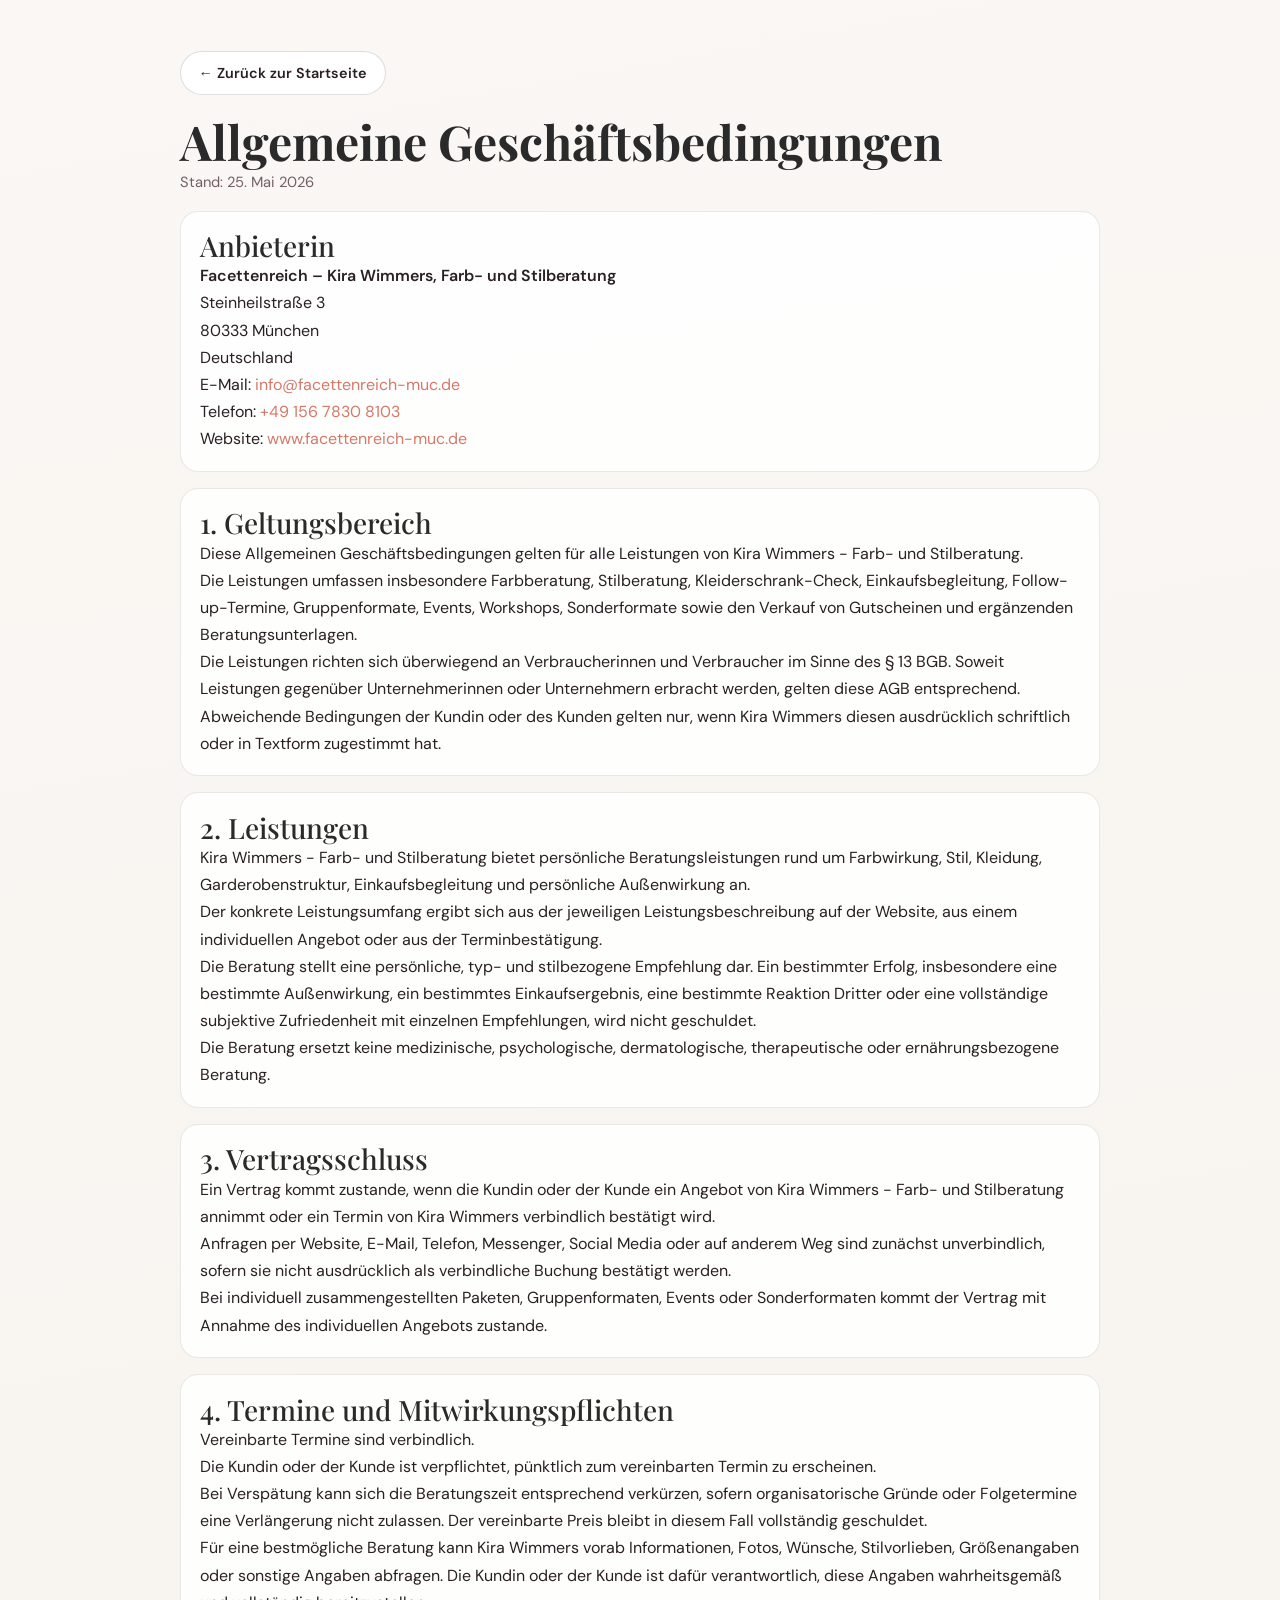
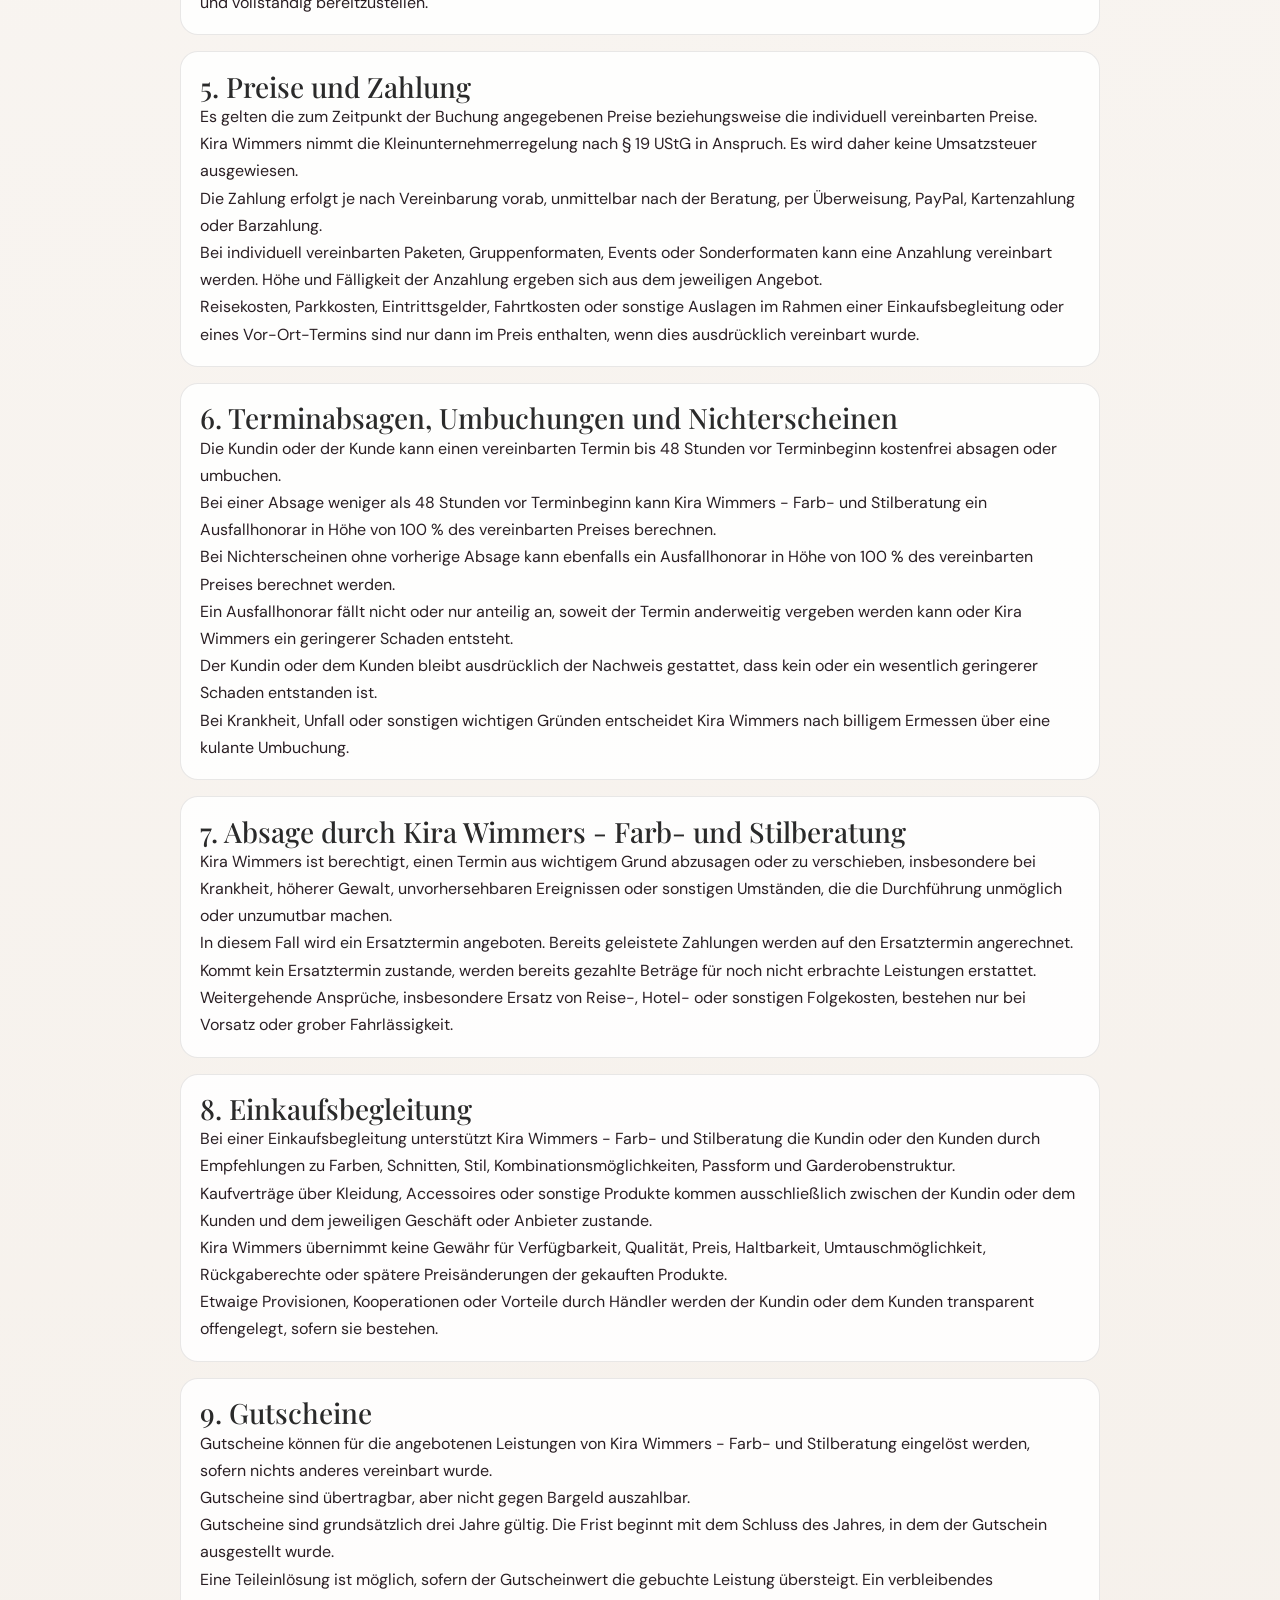
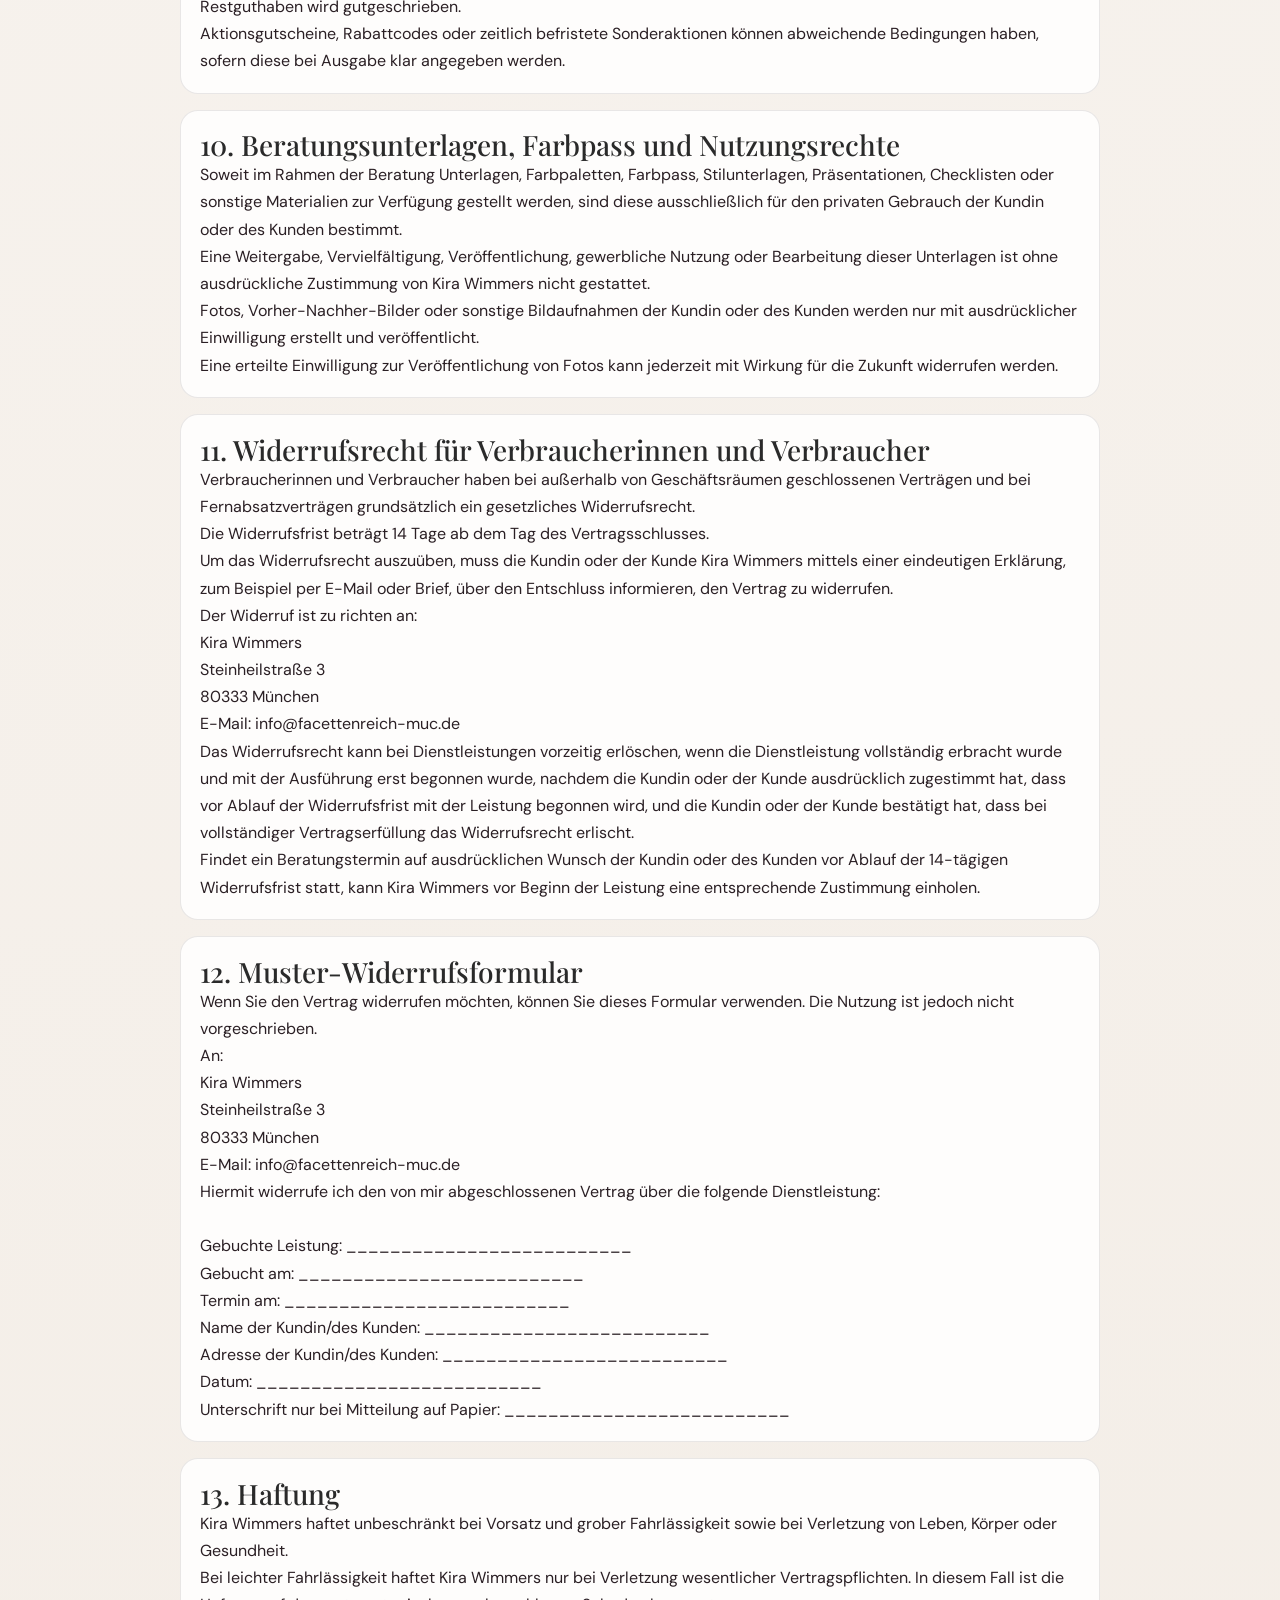
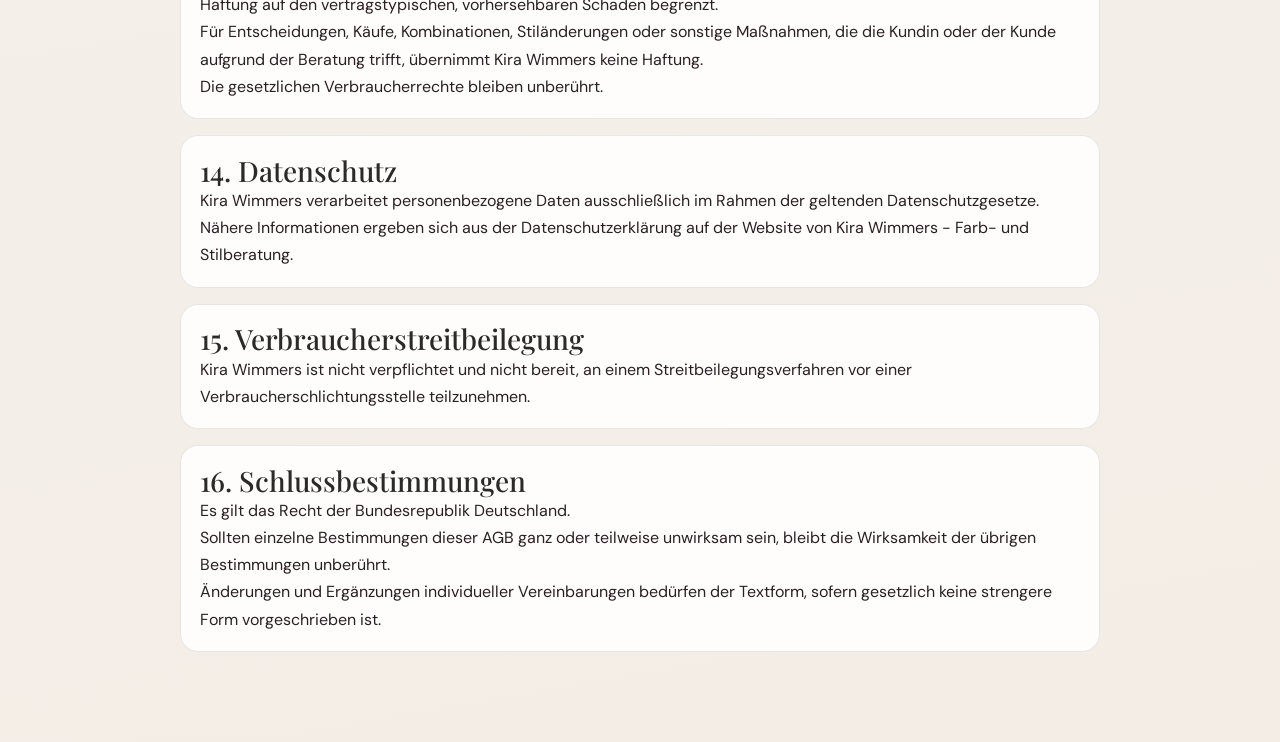
==== commit 74f966c5: "Rechtliche Korrekturen an Impressum, AGB und CSS - Impressum: interner Platzhalter-Hinweis entfernt " ====
--- a/agb.html
+++ b/agb.html
@@ -15,18 +15,17 @@
       <p class="meta">Stand: 25. Mai 2026</p>
 
       <section class="card">
-        <p><strong>Facettenreich</strong></p>
-        <p><strong>Kira Wimmers - Farb- und Stilberatung</strong></p>
-        <p><strong>Anbieterin:</strong><br />
-          Kira Wimmers<br />
+        <h2>Anbieterin</h2>
+        <p>
+          <strong>Facettenreich – Kira Wimmers, Farb- und Stilberatung</strong><br />
           Steinheilstraße 3<br />
           80333 München<br />
           Deutschland
         </p>
         <p>
-          E-Mail: info@facettenreich-muc.de<br />
-          Telefon: +49 156 7830 8103<br />
-          Website: www.facettenreich-muc.de
+          E-Mail: <a href="mailto:info@facettenreich-muc.de">info@facettenreich-muc.de</a><br />
+          Telefon: <a href="tel:+4915678308103">+49 156 7830 8103</a><br />
+          Website: <a href="https://www.facettenreich-muc.de" target="_blank" rel="noopener noreferrer">www.facettenreich-muc.de</a>
         </p>
       </section>
 
--- a/legal.css
+++ b/legal.css
@@ -71,6 +71,10 @@
   margin-top: 1rem;
 }
 
+.card > h2:first-child {
+  margin-top: 0;
+}
+
 a {
   color: var(--accent);
 }
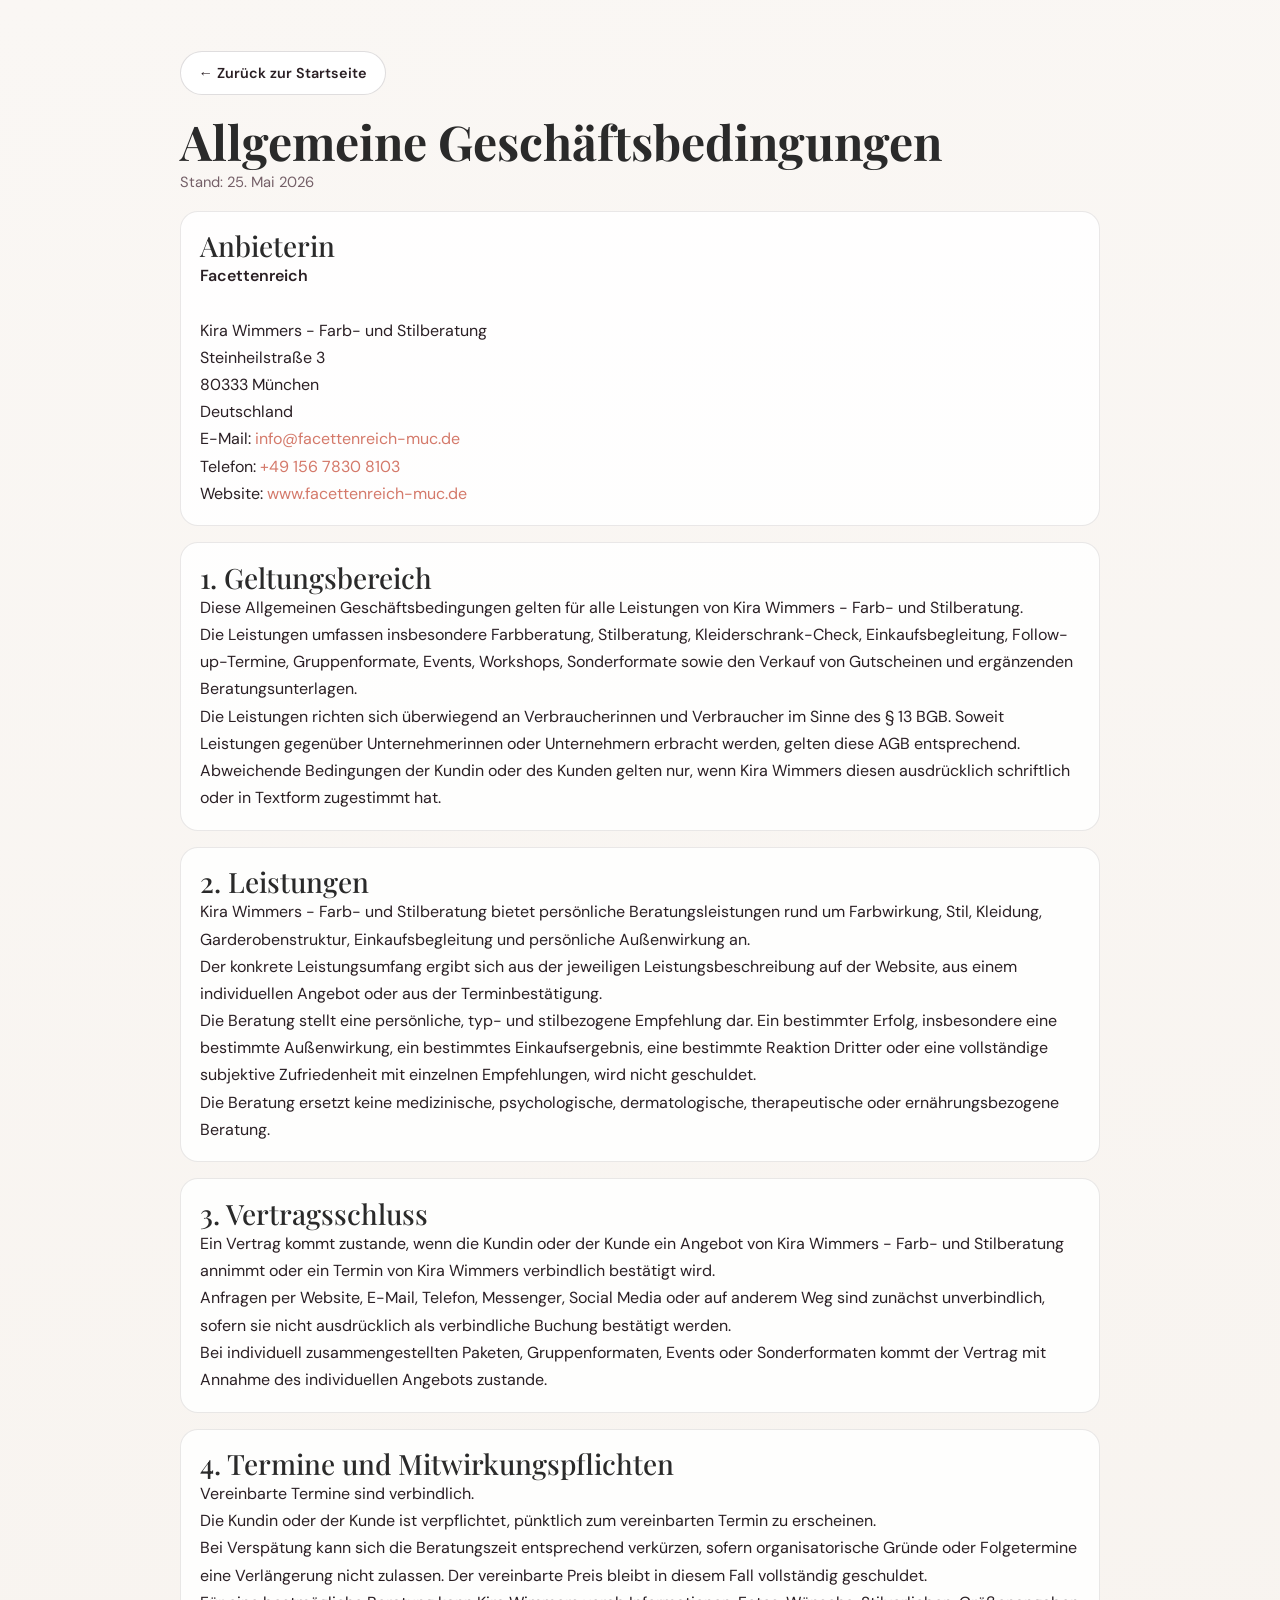
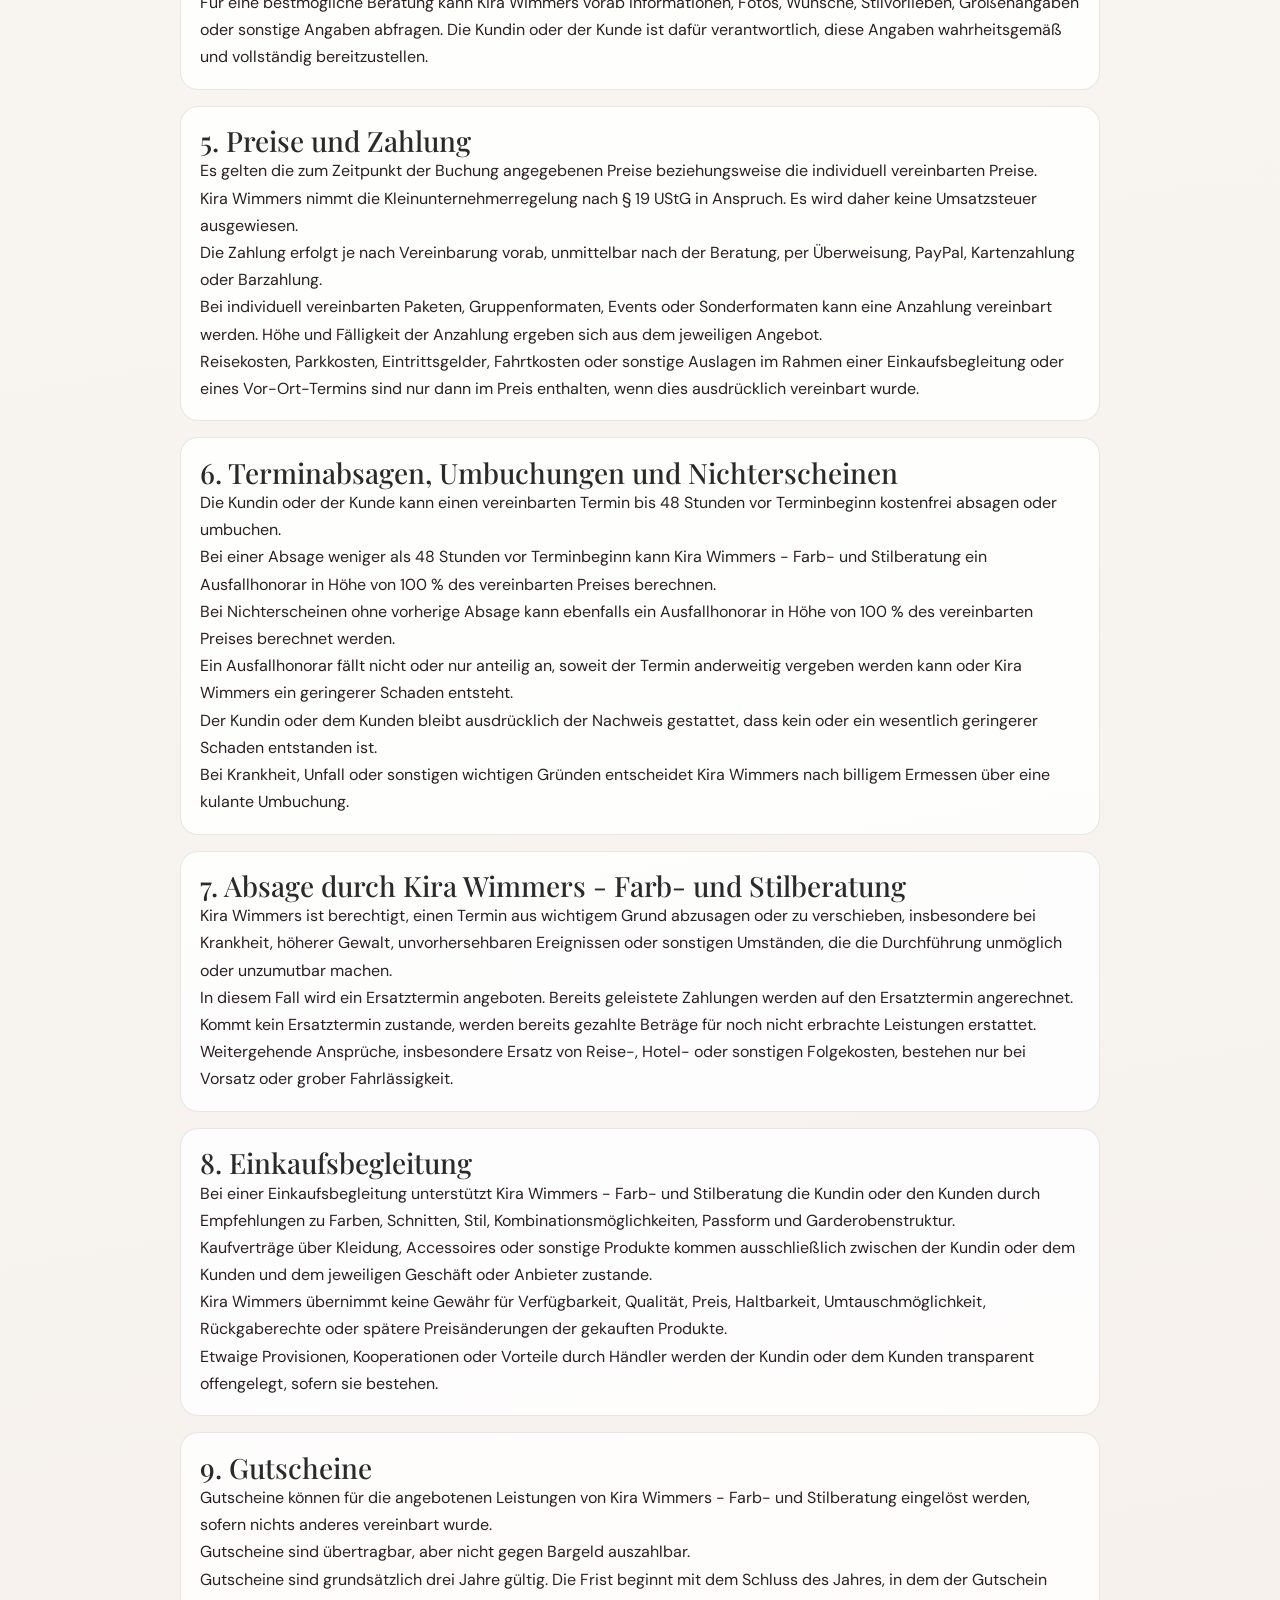
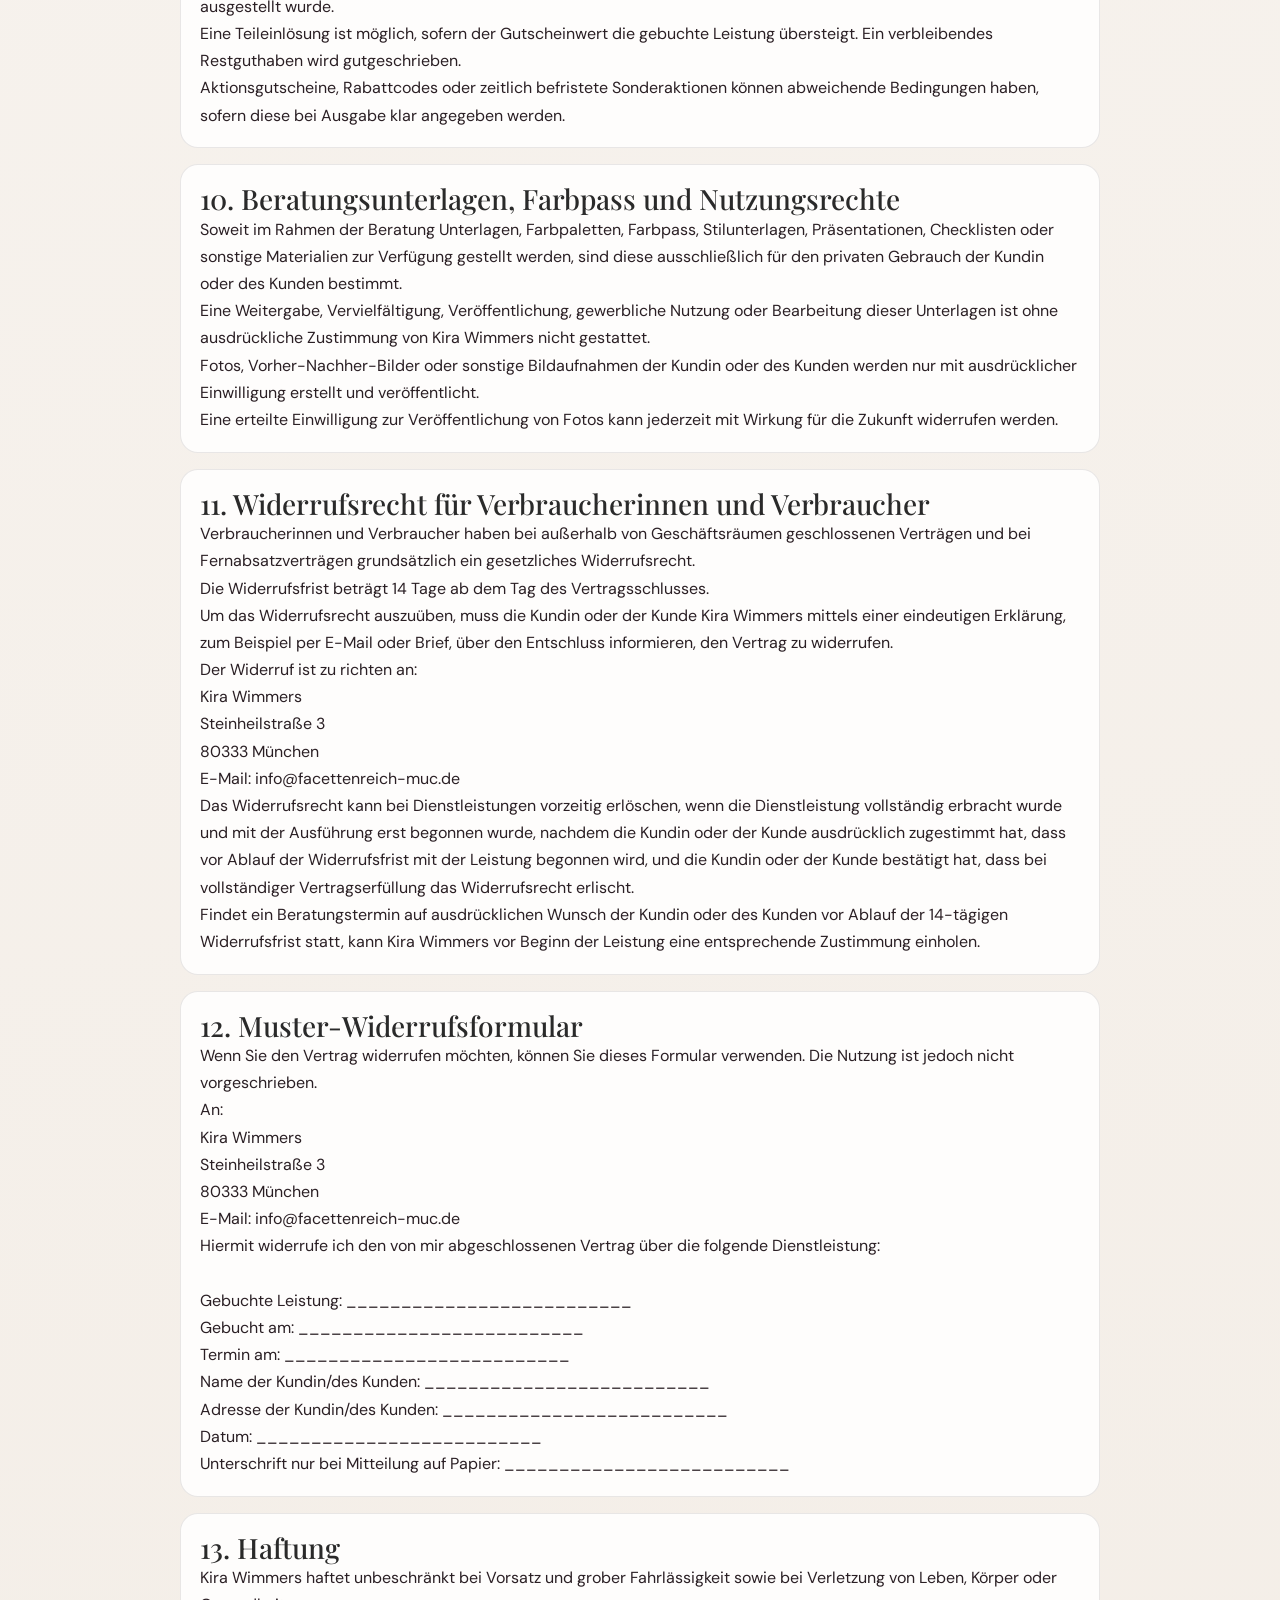
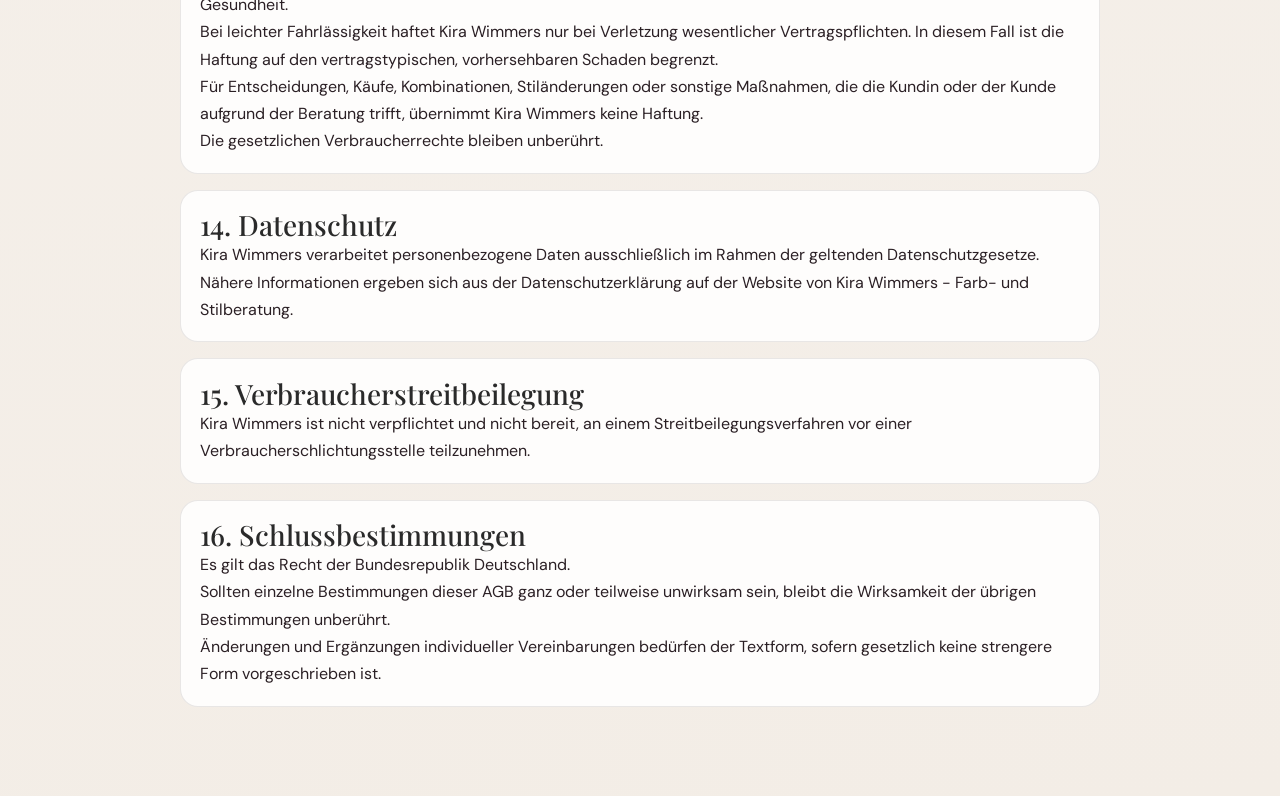
==== commit bb1eb851: "Firmennamen in Impressum, Datenschutz und AGB vereinheitlichen Überall denselben zweizeiligen Firmen" ====
--- a/agb.html
+++ b/agb.html
@@ -17,7 +17,9 @@
       <section class="card">
         <h2>Anbieterin</h2>
         <p>
-          <strong>Facettenreich – Kira Wimmers, Farb- und Stilberatung</strong><br />
+          <strong>Facettenreich</strong><br />
+          <br />
+          Kira Wimmers - Farb- und Stilberatung<br />
           Steinheilstraße 3<br />
           80333 München<br />
           Deutschland
--- a/styles.css
+++ b/styles.css
@@ -1632,7 +1632,7 @@
   .cta-actions   { flex-direction: column; align-items: center; }
   .back-to-top {
     right: 0.75rem;
-    bottom: 0.75rem;
+    bottom: 3rem;
     width: 42px;
     height: 42px;
     font-size: 1.1rem;
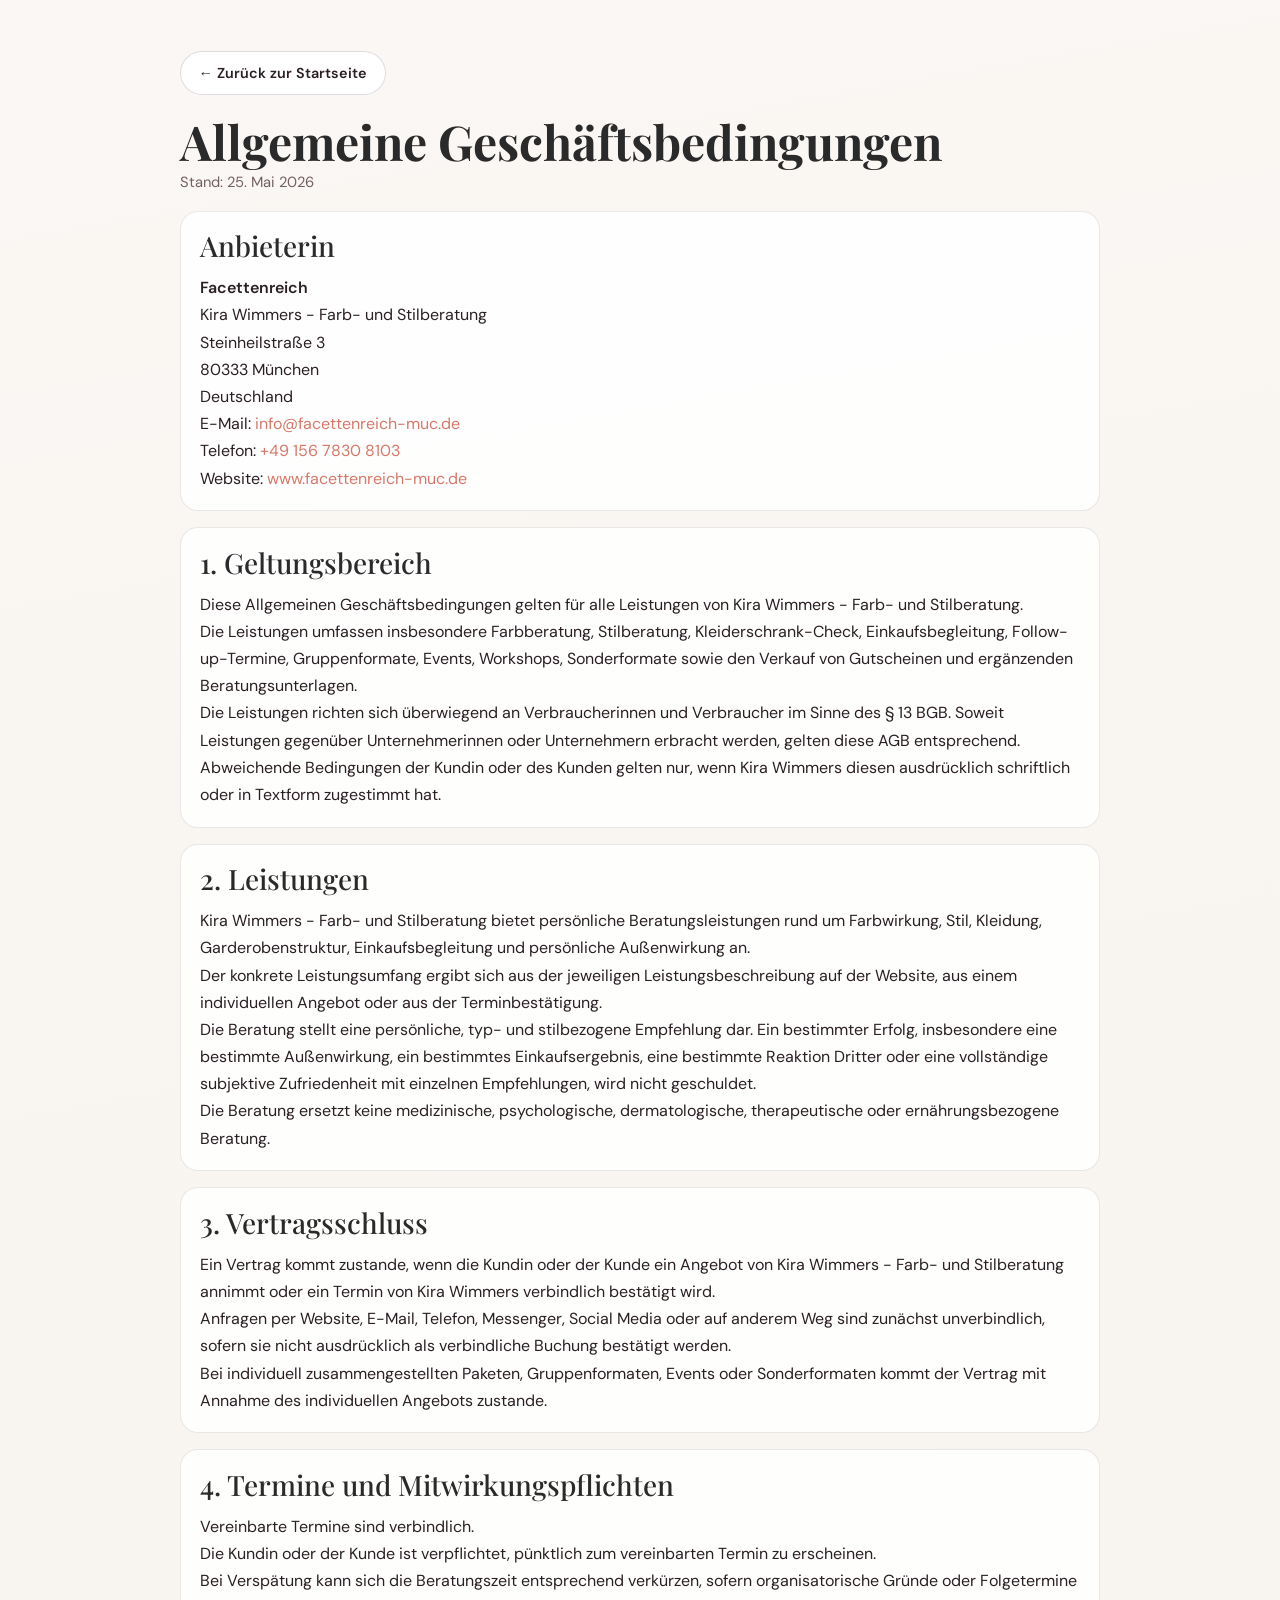
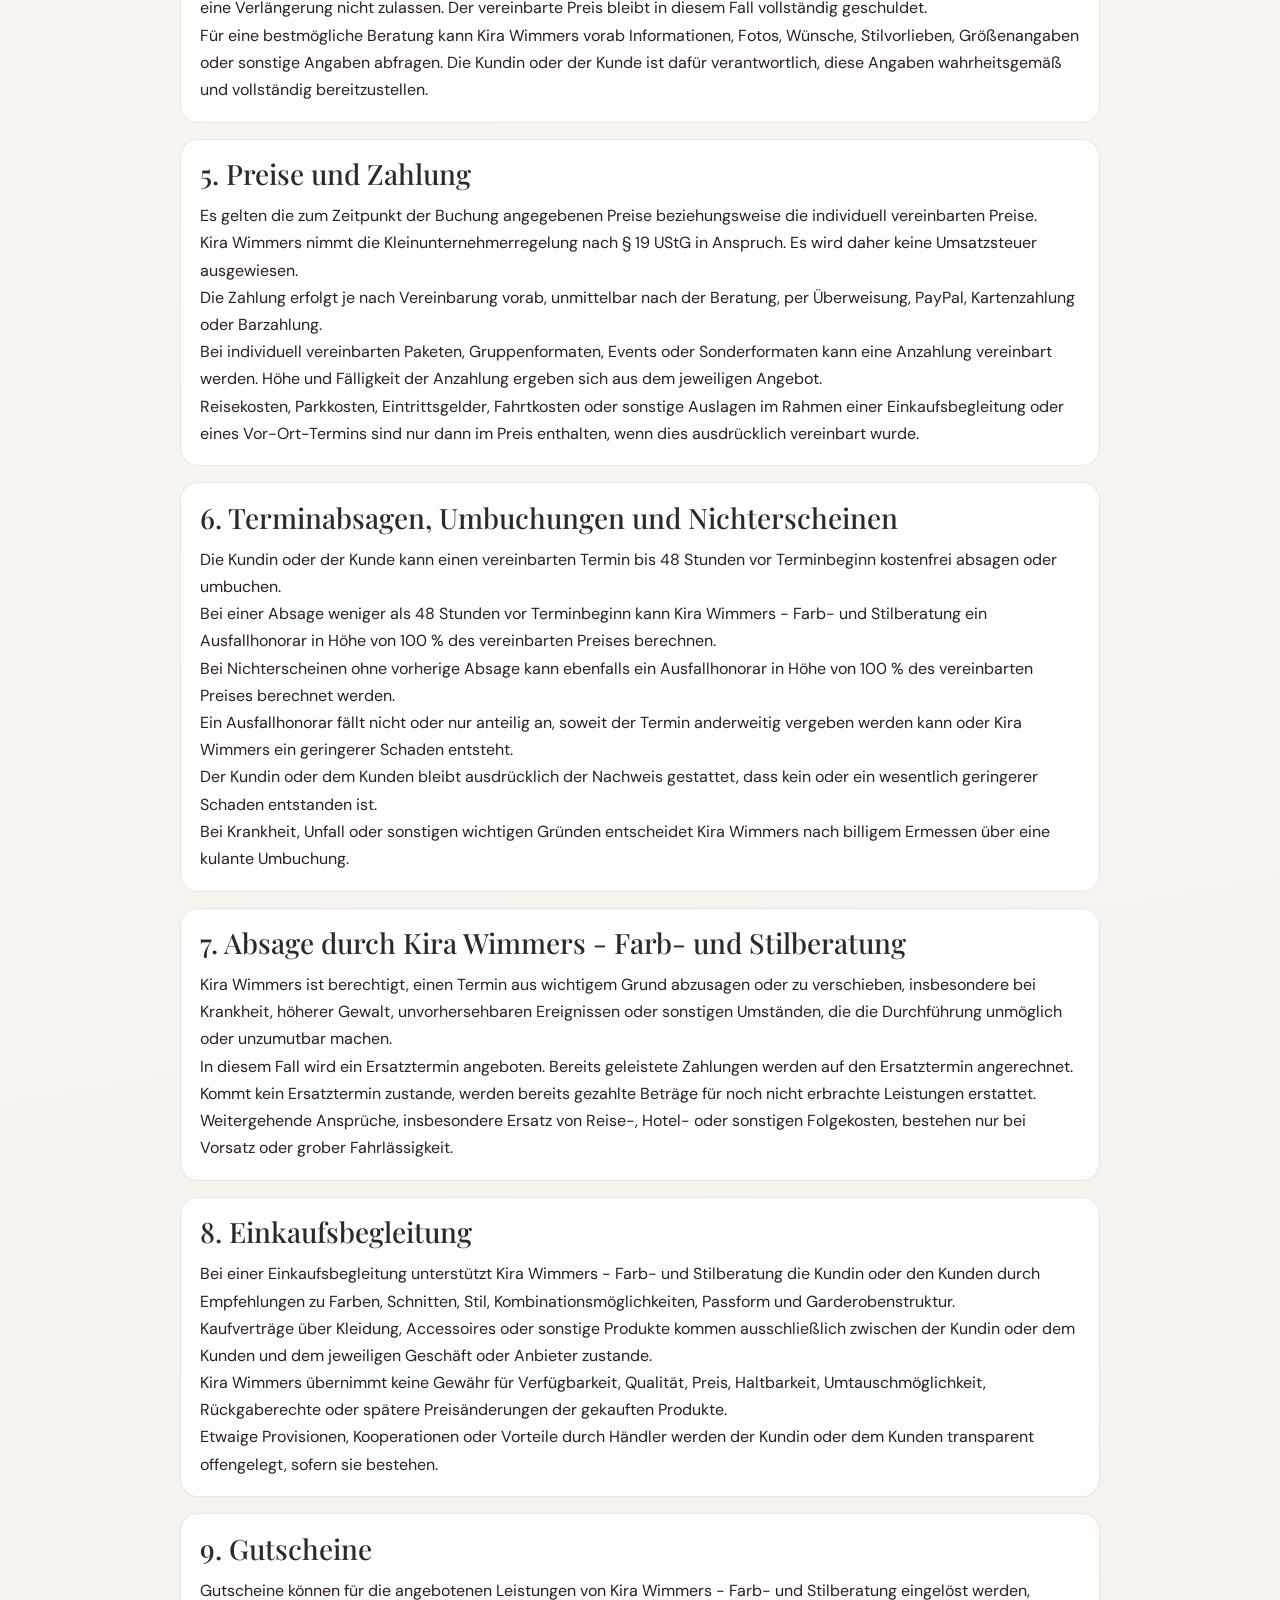
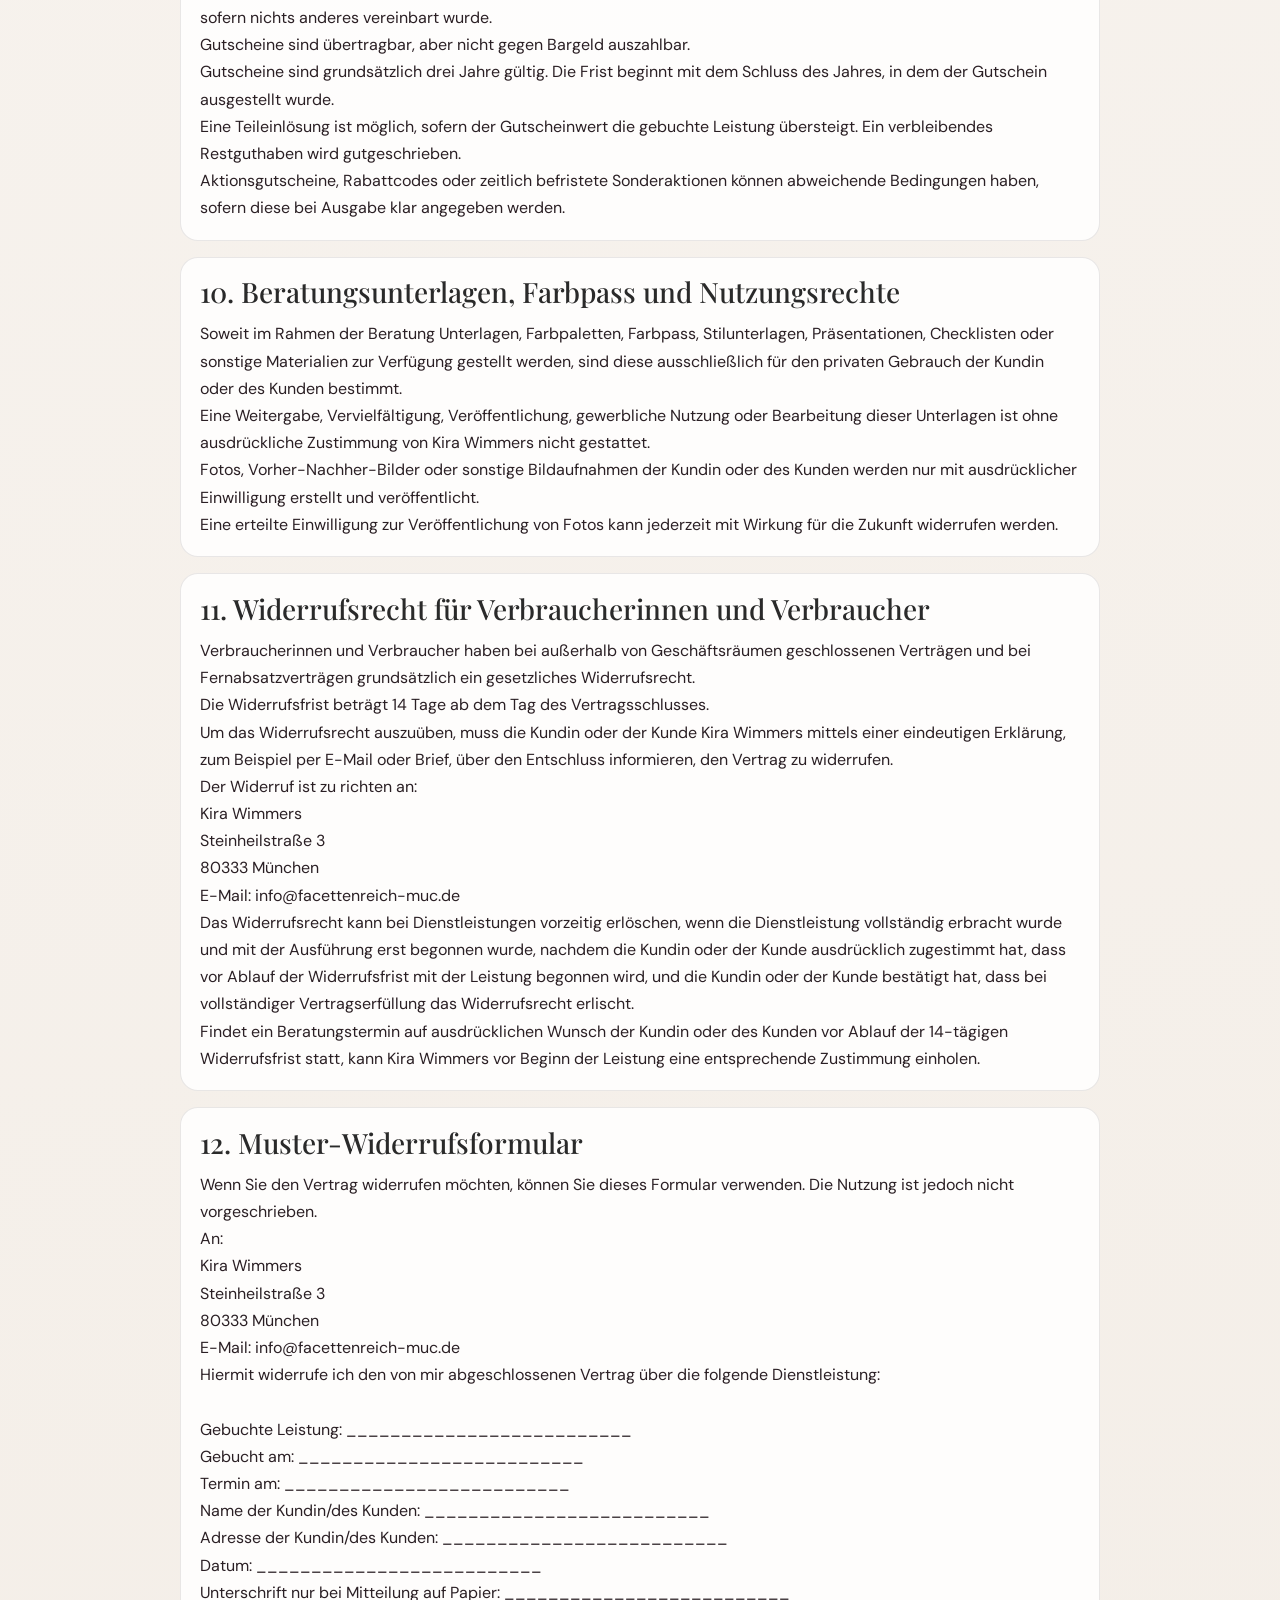
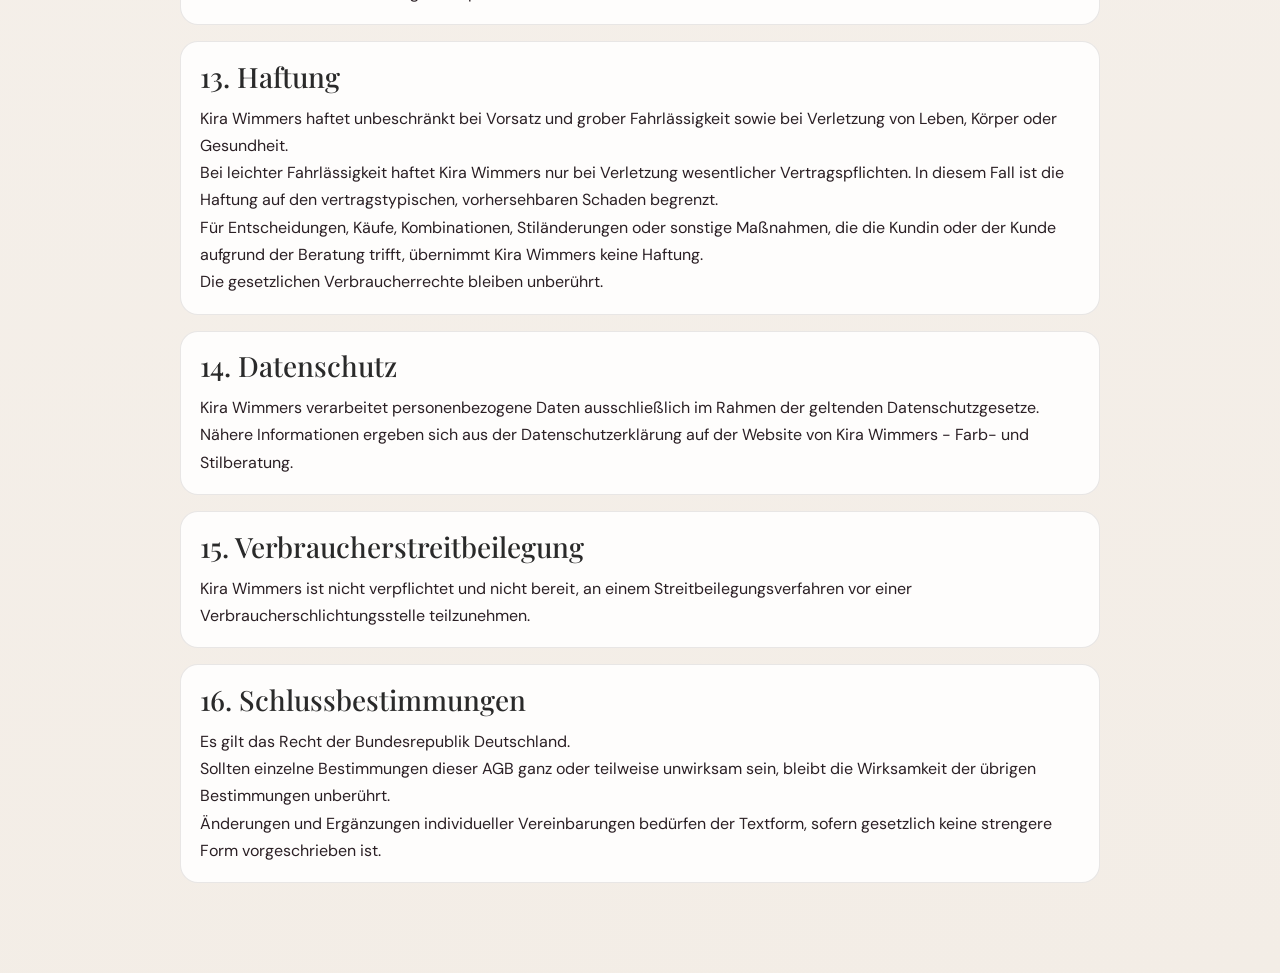
==== commit 028a8069: "Leerzeile im Firmennamen entfernen, Abstand nach h2 per CSS ergänzen https://claude.ai/code/session_" ====
--- a/agb.html
+++ b/agb.html
@@ -18,7 +18,6 @@
         <h2>Anbieterin</h2>
         <p>
           <strong>Facettenreich</strong><br />
-          <br />
           Kira Wimmers - Farb- und Stilberatung<br />
           Steinheilstraße 3<br />
           80333 München<br />
--- a/legal.css
+++ b/legal.css
@@ -55,6 +55,7 @@
 
 h2 {
   margin-top: 2rem;
+  margin-bottom: 0.75rem;
   font-size: clamp(1.35rem, 3vw, 1.75rem);
 }
 
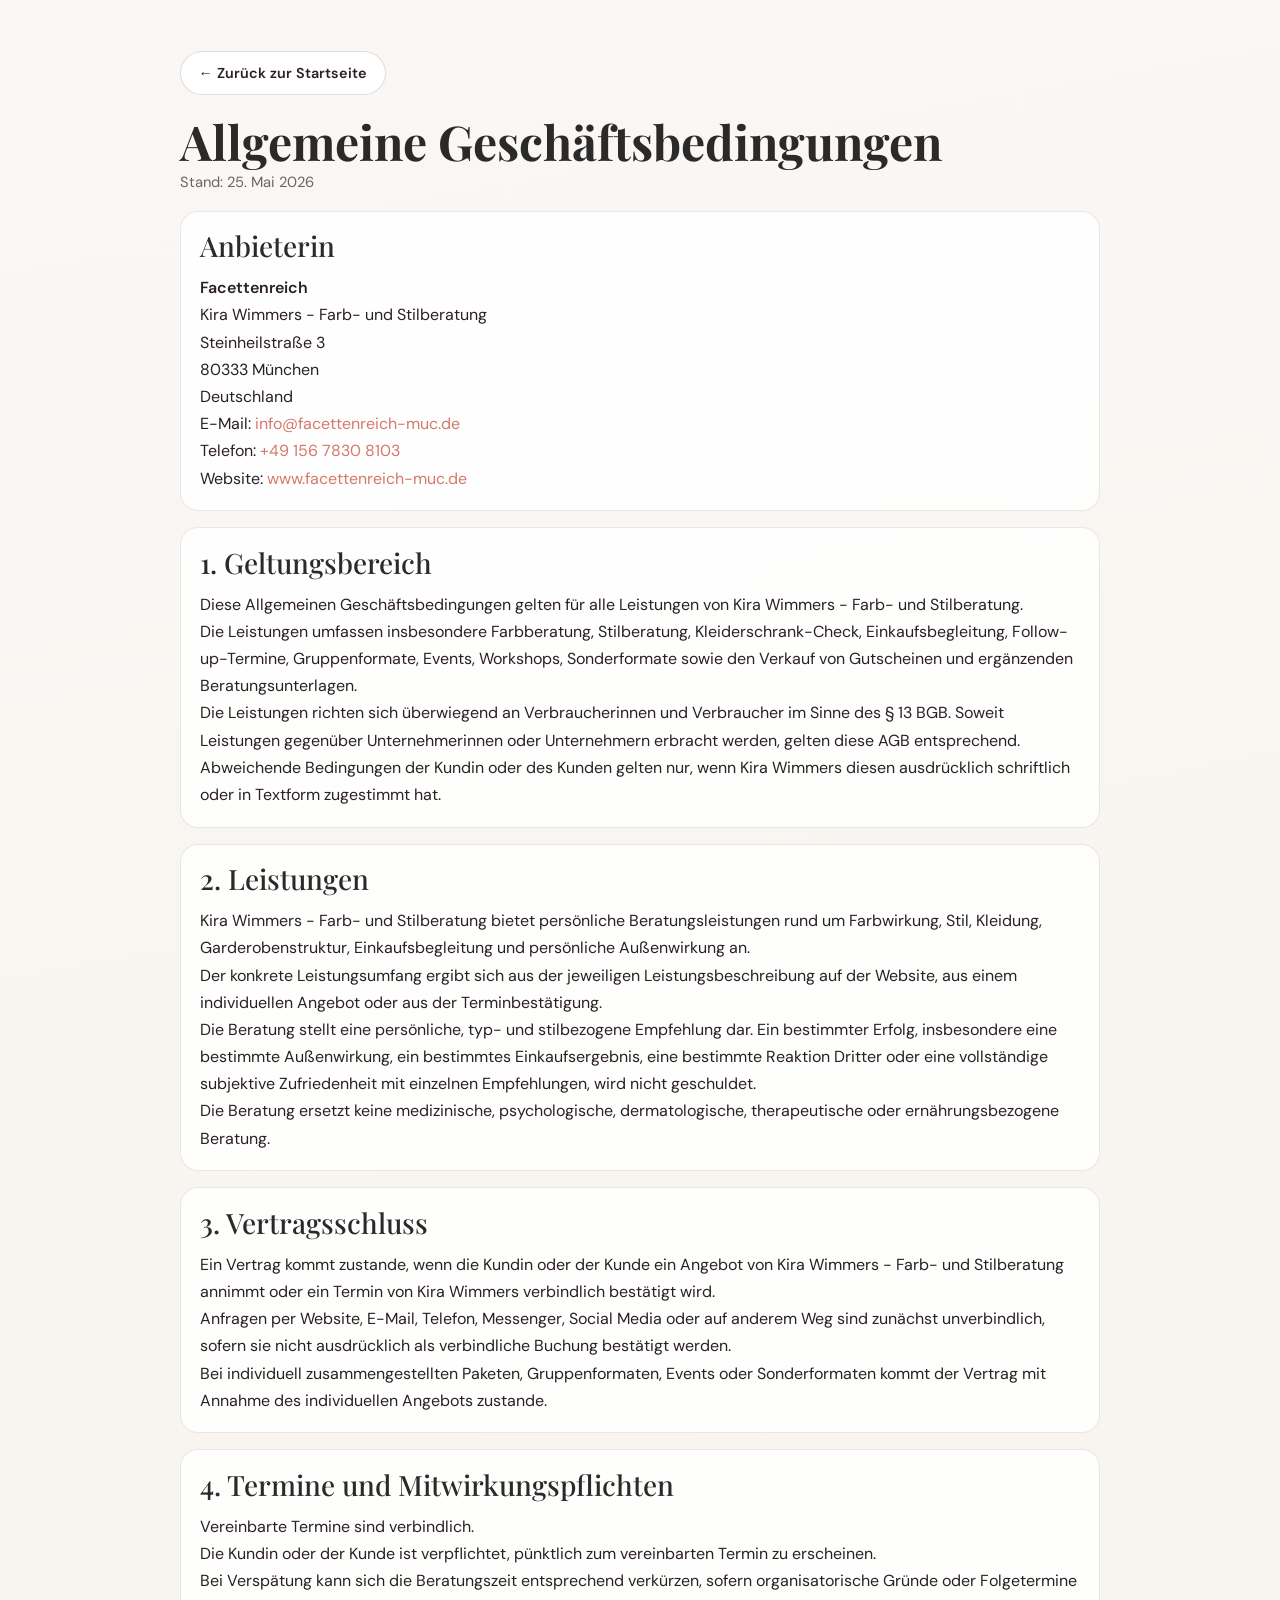
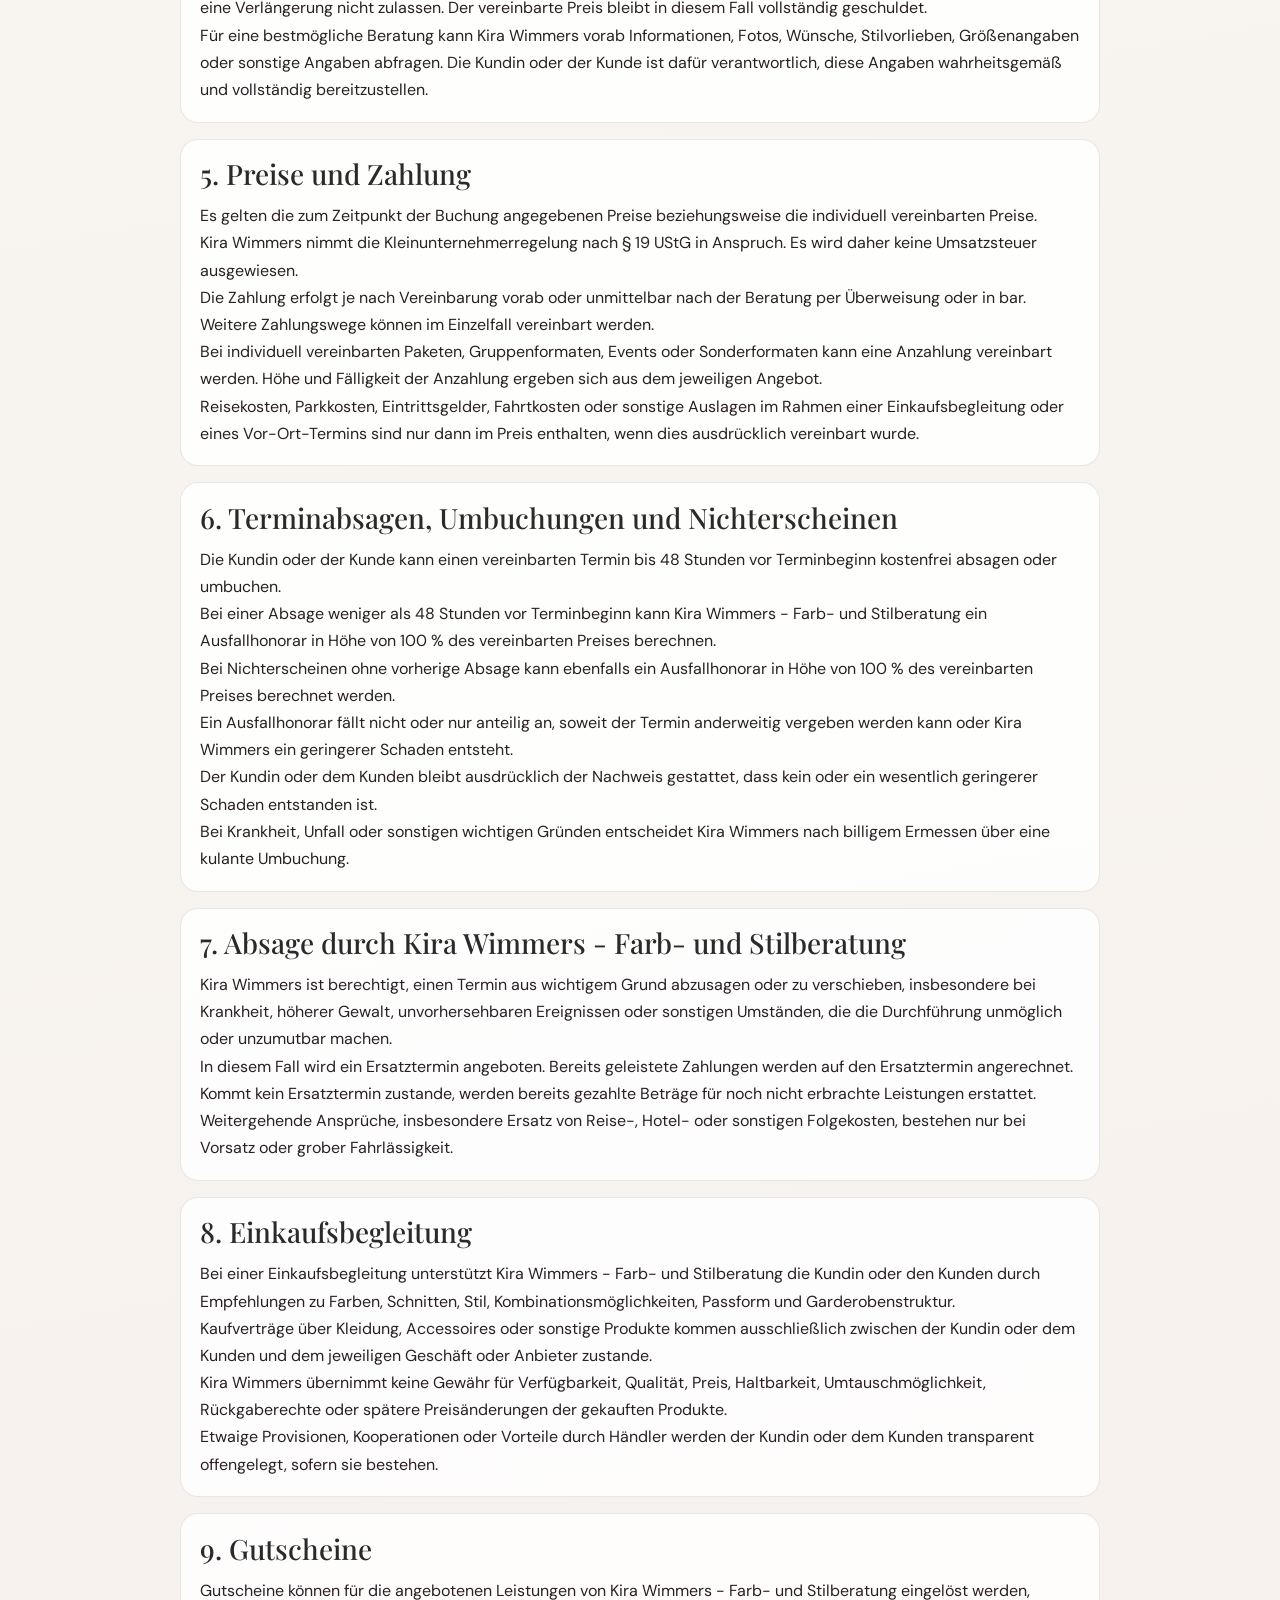
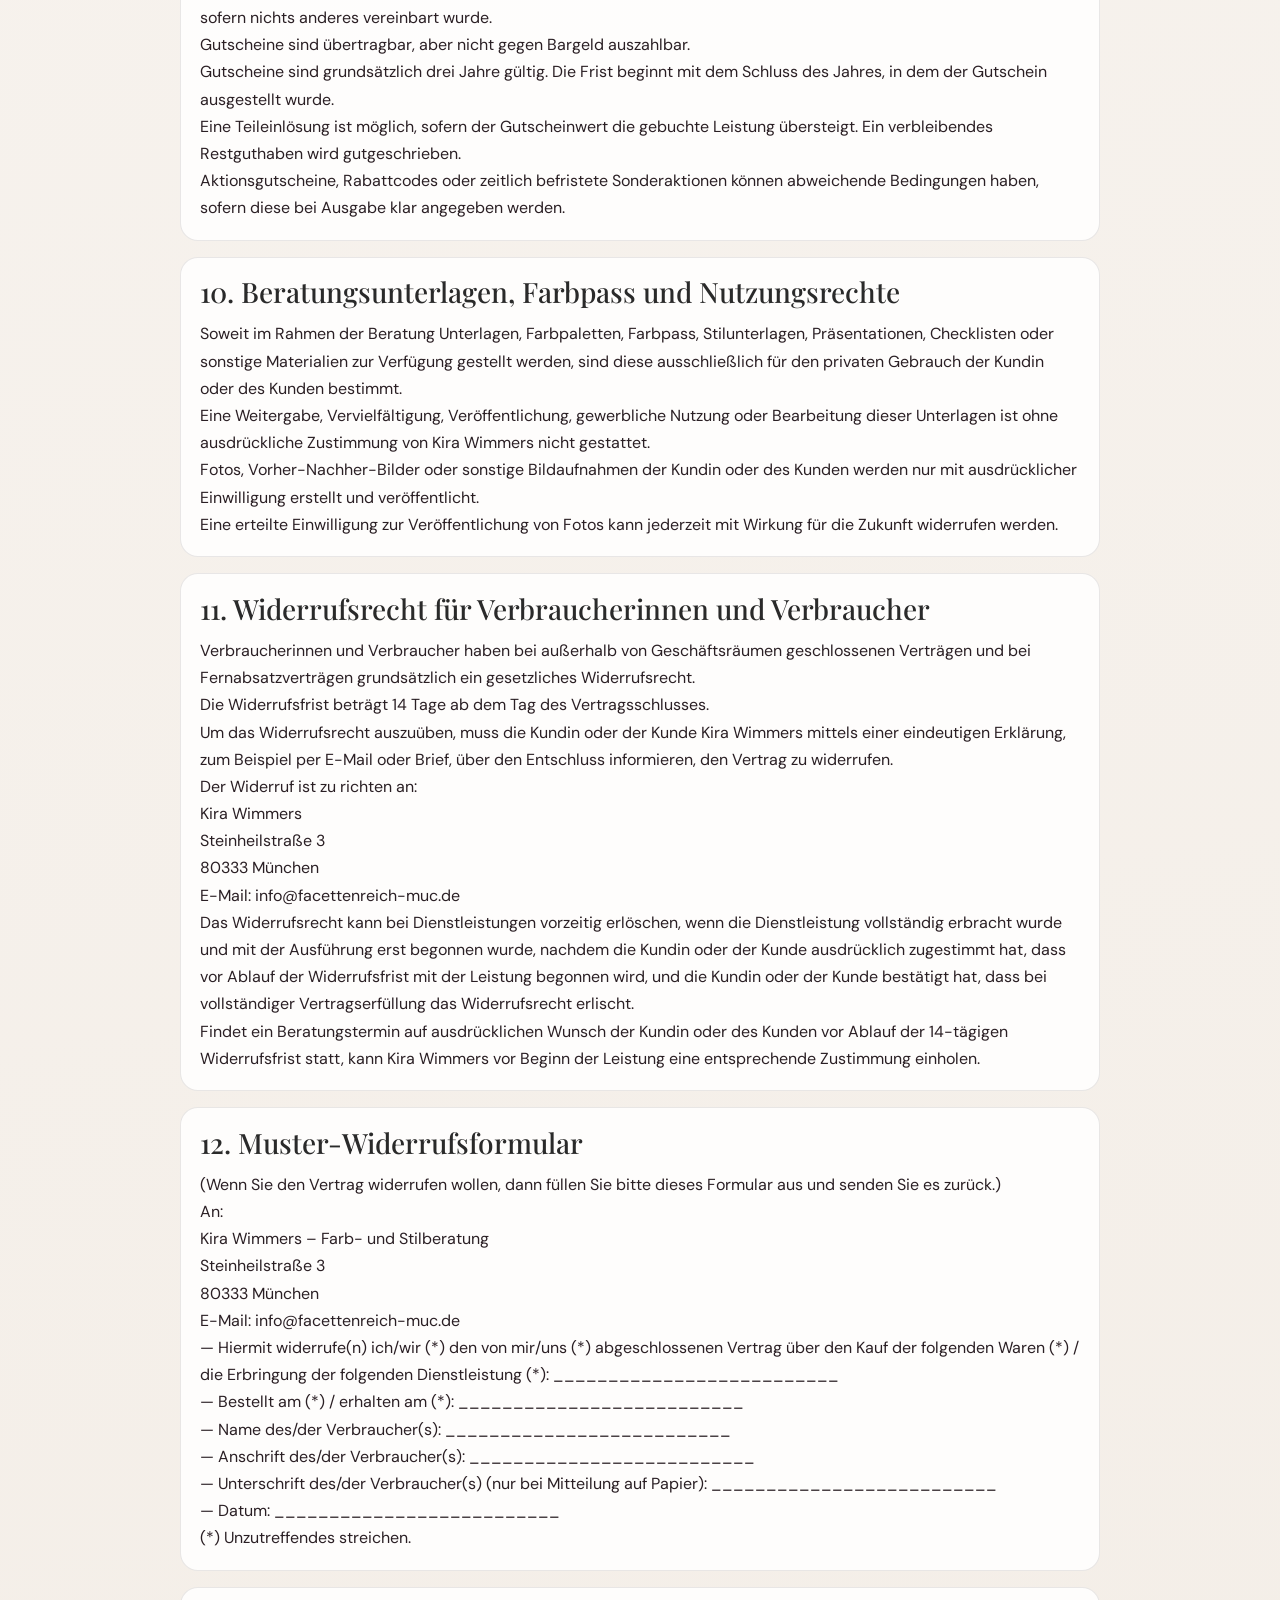
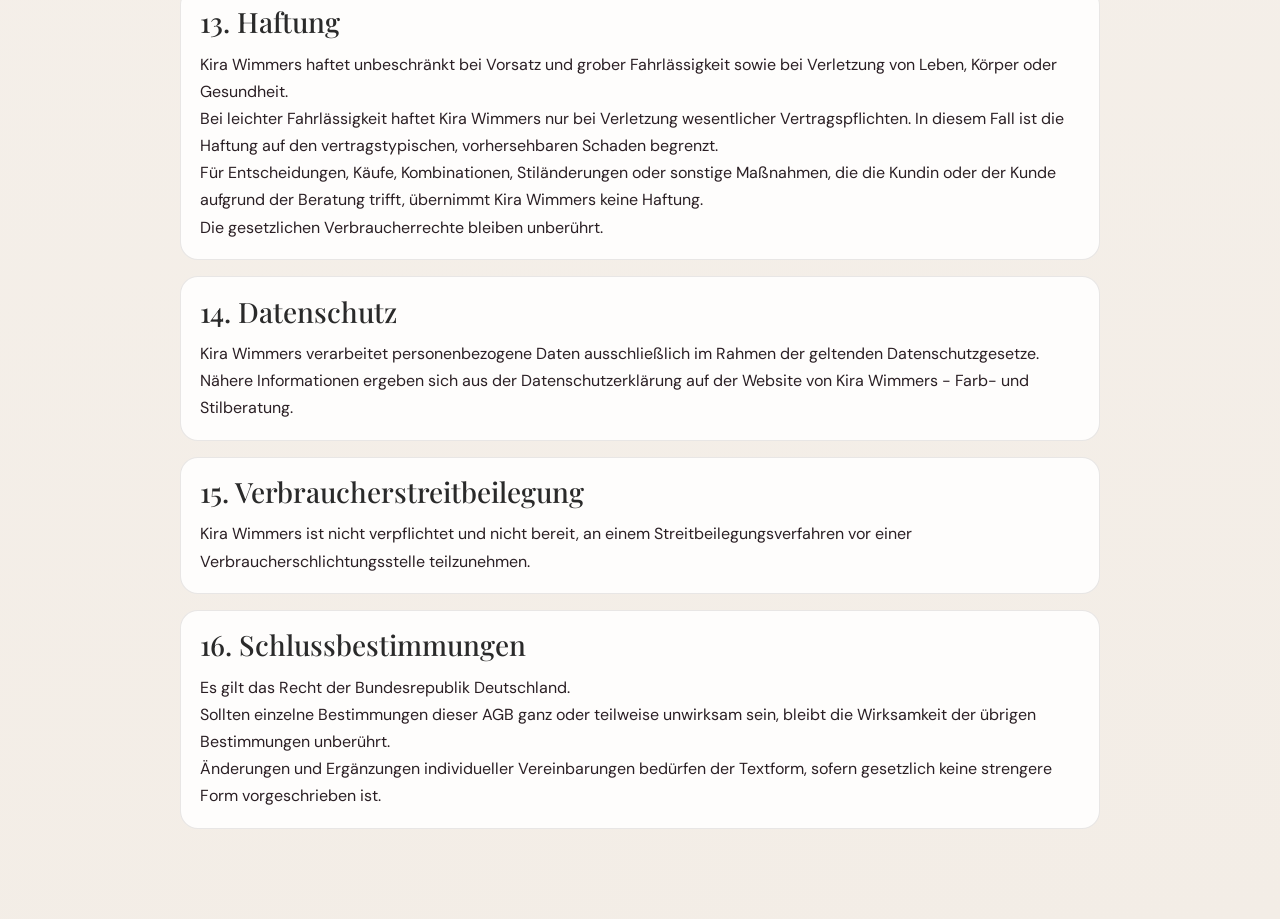
==== commit f7d478fe: "SEO & Rechtssicherheit: Formspree in Datenschutz, OS-Link entfernt, SEO-Verbesserungen Rechtliche Ko" ====
--- a/agb.html
+++ b/agb.html
@@ -4,7 +4,10 @@
     <meta charset="UTF-8" />
     <meta name="viewport" content="width=device-width, initial-scale=1.0" />
     <title>AGB | Facettenreich</title>
-    <meta name="description" content="Allgemeine Geschäftsbedingungen von Facettenreich" />
+    <meta name="description" content="Allgemeine Geschäftsbedingungen von Facettenreich – Kira Wimmers, Farb- und Stilberatung, München." />
+    <meta name="robots" content="noindex, follow" />
+    <link rel="canonical" href="https://www.facettenreich-muc.de/agb.html" />
+    <link rel="icon" href="pics/facettenreich_diamant.svg" type="image/svg+xml" />
     <link rel="stylesheet" href="styles.css" />
     <link rel="stylesheet" href="legal.css" />
   </head>
@@ -65,7 +68,7 @@
         <h2>5. Preise und Zahlung</h2>
         <p>Es gelten die zum Zeitpunkt der Buchung angegebenen Preise beziehungsweise die individuell vereinbarten Preise.</p>
         <p>Kira Wimmers nimmt die Kleinunternehmerregelung nach § 19 UStG in Anspruch. Es wird daher keine Umsatzsteuer ausgewiesen.</p>
-        <p>Die Zahlung erfolgt je nach Vereinbarung vorab, unmittelbar nach der Beratung, per Überweisung, PayPal, Kartenzahlung oder Barzahlung.</p>
+        <p>Die Zahlung erfolgt je nach Vereinbarung vorab oder unmittelbar nach der Beratung per Überweisung oder in bar. Weitere Zahlungswege können im Einzelfall vereinbart werden.</p>
         <p>Bei individuell vereinbarten Paketen, Gruppenformaten, Events oder Sonderformaten kann eine Anzahlung vereinbart werden. Höhe und Fälligkeit der Anzahlung ergeben sich aus dem jeweiligen Angebot.</p>
         <p>Reisekosten, Parkkosten, Eintrittsgelder, Fahrtkosten oder sonstige Auslagen im Rahmen einer Einkaufsbegleitung oder eines Vor-Ort-Termins sind nur dann im Preis enthalten, wenn dies ausdrücklich vereinbart wurde.</p>
       </section>
@@ -131,24 +134,25 @@
 
       <section class="card">
         <h2>12. Muster-Widerrufsformular</h2>
-        <p>Wenn Sie den Vertrag widerrufen möchten, können Sie dieses Formular verwenden. Die Nutzung ist jedoch nicht vorgeschrieben.</p>
+        <p>(Wenn Sie den Vertrag widerrufen wollen, dann füllen Sie bitte dieses Formular aus und senden Sie es zurück.)</p>
         <p>
           An:<br />
-          Kira Wimmers<br />
+          Kira Wimmers – Farb- und Stilberatung<br />
           Steinheilstraße 3<br />
           80333 München<br />
           E-Mail: info@facettenreich-muc.de
         </p>
         <p>
-          Hiermit widerrufe ich den von mir abgeschlossenen Vertrag über die folgende Dienstleistung:<br /><br />
-          Gebuchte Leistung: __________________________<br />
-          Gebucht am: __________________________<br />
-          Termin am: __________________________<br />
-          Name der Kundin/des Kunden: __________________________<br />
-          Adresse der Kundin/des Kunden: __________________________<br />
-          Datum: __________________________<br />
-          Unterschrift nur bei Mitteilung auf Papier: __________________________
+          — Hiermit widerrufe(n) ich/wir (*) den von mir/uns (*) abgeschlossenen Vertrag über
+          den Kauf der folgenden Waren (*) / die Erbringung der folgenden Dienstleistung (*):
+          __________________________<br />
+          — Bestellt am (*) / erhalten am (*): __________________________<br />
+          — Name des/der Verbraucher(s): __________________________<br />
+          — Anschrift des/der Verbraucher(s): __________________________<br />
+          — Unterschrift des/der Verbraucher(s) (nur bei Mitteilung auf Papier): __________________________<br />
+          — Datum: __________________________
         </p>
+        <p>(*) Unzutreffendes streichen.</p>
       </section>
 
       <section class="card">
--- a/styles.css
+++ b/styles.css
@@ -1245,6 +1245,14 @@
   border-radius: 10px;
   background: rgba(72, 158, 101, 0.12);
   color: #27643f;
+  font-size: 0.86rem;
+}
+.contact-error {
+  margin-top: 0.15rem;
+  padding: 0.65rem 0.8rem;
+  border-radius: 10px;
+  background: rgba(180, 40, 40, 0.08);
+  color: #8b1a1a;
   font-size: 0.86rem;
 }
 
